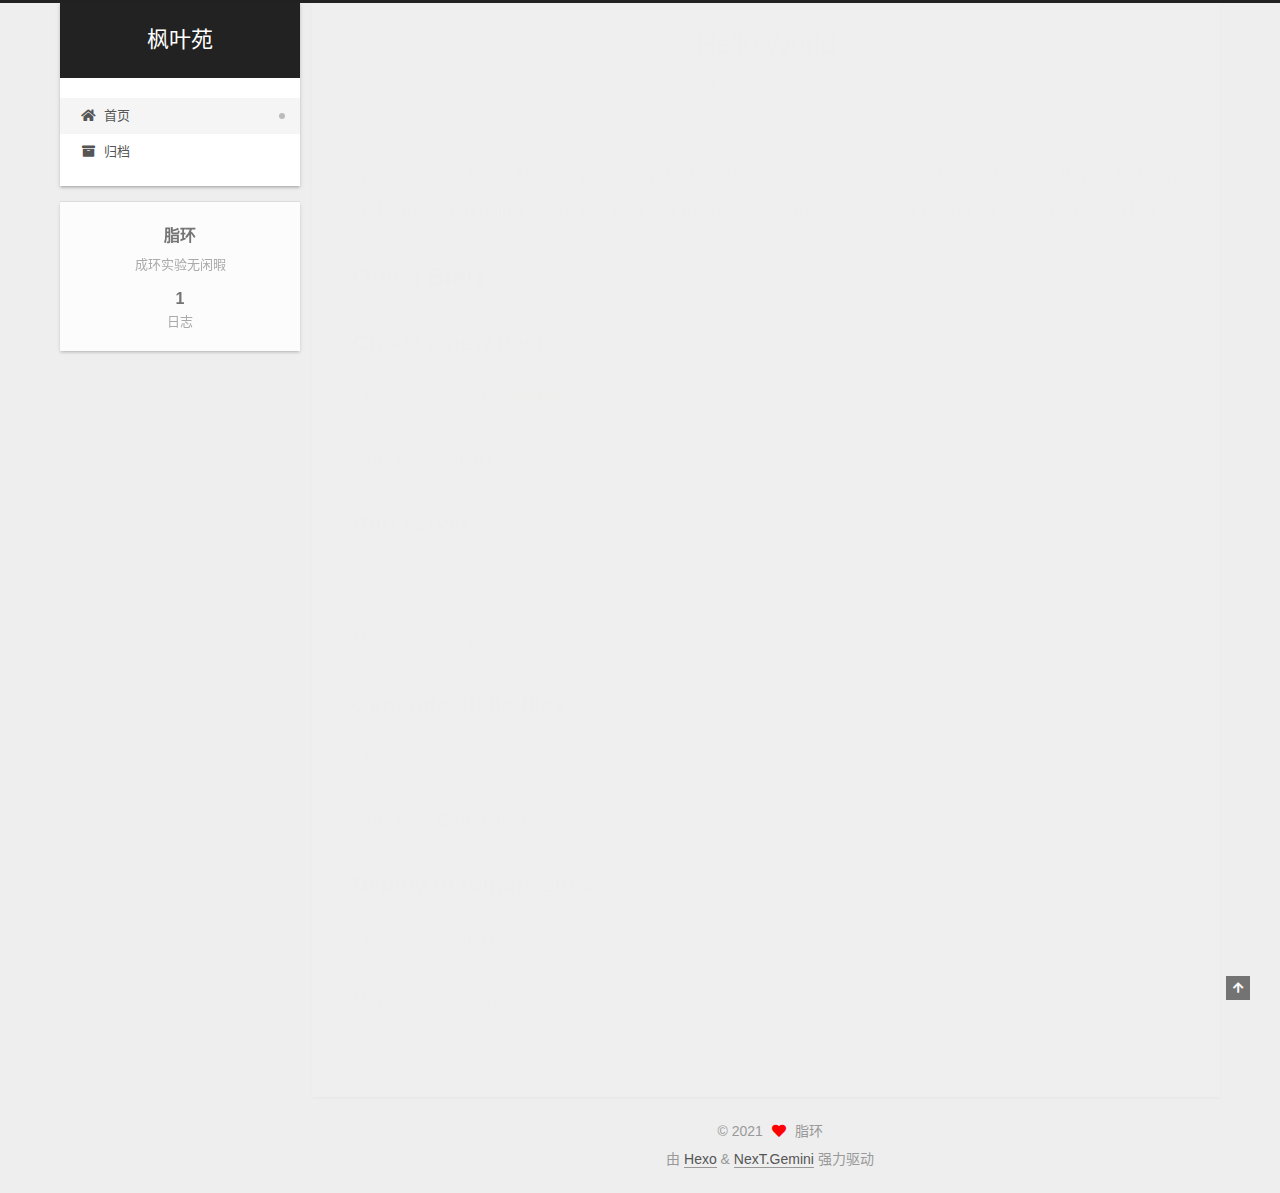
==== index.html @ ec836bbe "Site updated: 2021-02-09 21:33:57" ====
<!DOCTYPE html>
<html lang="zh-CN">
<head>
  <meta charset="UTF-8">
<meta name="viewport" content="width=device-width, initial-scale=1, maximum-scale=2">
<meta name="theme-color" content="#222">
<meta name="generator" content="Hexo 5.3.0">
  <link rel="apple-touch-icon" sizes="180x180" href="/images/apple-touch-icon-next.png">
  <link rel="icon" type="image/png" sizes="32x32" href="/images/favicon-32x32-next.png">
  <link rel="icon" type="image/png" sizes="16x16" href="/images/favicon-16x16-next.png">
  <link rel="mask-icon" href="/images/logo.svg" color="#222">

<link rel="stylesheet" href="/css/main.css">


<link rel="stylesheet" href="/lib/font-awesome/css/all.min.css">

<script id="hexo-configurations">
    var NexT = window.NexT || {};
    var CONFIG = {"hostname":"example.com","root":"/","scheme":"Gemini","version":"7.8.0","exturl":false,"sidebar":{"position":"left","display":"post","padding":18,"offset":12,"onmobile":false},"copycode":{"enable":false,"show_result":false,"style":null},"back2top":{"enable":true,"sidebar":false,"scrollpercent":false},"bookmark":{"enable":false,"color":"#222","save":"auto"},"fancybox":false,"mediumzoom":false,"lazyload":false,"pangu":false,"comments":{"style":"tabs","active":null,"storage":true,"lazyload":false,"nav":null},"algolia":{"hits":{"per_page":10},"labels":{"input_placeholder":"Search for Posts","hits_empty":"We didn't find any results for the search: ${query}","hits_stats":"${hits} results found in ${time} ms"}},"localsearch":{"enable":false,"trigger":"auto","top_n_per_article":1,"unescape":false,"preload":false},"motion":{"enable":true,"async":false,"transition":{"post_block":"fadeIn","post_header":"slideDownIn","post_body":"slideDownIn","coll_header":"slideLeftIn","sidebar":"slideUpIn"}}};
  </script>

  <meta name="description" content="成环实验无闲暇">
<meta property="og:type" content="website">
<meta property="og:title" content="枫叶苑">
<meta property="og:url" content="http://example.com/index.html">
<meta property="og:site_name" content="枫叶苑">
<meta property="og:description" content="成环实验无闲暇">
<meta property="og:locale" content="zh_CN">
<meta property="article:author" content="脂环">
<meta name="twitter:card" content="summary">

<link rel="canonical" href="http://example.com/">


<script id="page-configurations">
  // https://hexo.io/docs/variables.html
  CONFIG.page = {
    sidebar: "",
    isHome : true,
    isPost : false,
    lang   : 'zh-CN'
  };
</script>

  <title>枫叶苑</title>
  






  <noscript>
  <style>
  .use-motion .brand,
  .use-motion .menu-item,
  .sidebar-inner,
  .use-motion .post-block,
  .use-motion .pagination,
  .use-motion .comments,
  .use-motion .post-header,
  .use-motion .post-body,
  .use-motion .collection-header { opacity: initial; }

  .use-motion .site-title,
  .use-motion .site-subtitle {
    opacity: initial;
    top: initial;
  }

  .use-motion .logo-line-before i { left: initial; }
  .use-motion .logo-line-after i { right: initial; }
  </style>
</noscript>

</head>

<body itemscope itemtype="http://schema.org/WebPage">
  <div class="container use-motion">
    <div class="headband"></div>

    <header class="header" itemscope itemtype="http://schema.org/WPHeader">
      <div class="header-inner"><div class="site-brand-container">
  <div class="site-nav-toggle">
    <div class="toggle" aria-label="切换导航栏">
      <span class="toggle-line toggle-line-first"></span>
      <span class="toggle-line toggle-line-middle"></span>
      <span class="toggle-line toggle-line-last"></span>
    </div>
  </div>

  <div class="site-meta">

    <a href="/" class="brand" rel="start">
      <span class="logo-line-before"><i></i></span>
      <h1 class="site-title">枫叶苑</h1>
      <span class="logo-line-after"><i></i></span>
    </a>
  </div>

  <div class="site-nav-right">
    <div class="toggle popup-trigger">
    </div>
  </div>
</div>




<nav class="site-nav">
  <ul id="menu" class="main-menu menu">
        <li class="menu-item menu-item-home">

    <a href="/" rel="section"><i class="fa fa-home fa-fw"></i>首页</a>

  </li>
        <li class="menu-item menu-item-archives">

    <a href="/archives/" rel="section"><i class="fa fa-archive fa-fw"></i>归档</a>

  </li>
  </ul>
</nav>




</div>
    </header>

    
  <div class="back-to-top">
    <i class="fa fa-arrow-up"></i>
    <span>0%</span>
  </div>


    <main class="main">
      <div class="main-inner">
        <div class="content-wrap">
          

          <div class="content index posts-expand">
            
      
  
  
  <article itemscope itemtype="http://schema.org/Article" class="post-block" lang="zh-CN">
    <link itemprop="mainEntityOfPage" href="http://example.com/2021/02/09/hello-world/">

    <span hidden itemprop="author" itemscope itemtype="http://schema.org/Person">
      <meta itemprop="image" content="/images/avatar.gif">
      <meta itemprop="name" content="脂环">
      <meta itemprop="description" content="成环实验无闲暇">
    </span>

    <span hidden itemprop="publisher" itemscope itemtype="http://schema.org/Organization">
      <meta itemprop="name" content="枫叶苑">
    </span>
      <header class="post-header">
        <h2 class="post-title" itemprop="name headline">
          
            <a href="/2021/02/09/hello-world/" class="post-title-link" itemprop="url">Hello World</a>
        </h2>

        <div class="post-meta">
            <span class="post-meta-item">
              <span class="post-meta-item-icon">
                <i class="far fa-calendar"></i>
              </span>
              <span class="post-meta-item-text">发表于</span>

              <time title="创建时间：2021-02-09 17:30:41" itemprop="dateCreated datePublished" datetime="2021-02-09T17:30:41+08:00">2021-02-09</time>
            </span>

          

        </div>
      </header>

    
    
    
    <div class="post-body" itemprop="articleBody">

      
          <p>Welcome to <a target="_blank" rel="noopener" href="https://hexo.io/">Hexo</a>! This is your very first post. Check <a target="_blank" rel="noopener" href="https://hexo.io/docs/">documentation</a> for more info. If you get any problems when using Hexo, you can find the answer in <a target="_blank" rel="noopener" href="https://hexo.io/docs/troubleshooting.html">troubleshooting</a> or you can ask me on <a target="_blank" rel="noopener" href="https://github.com/hexojs/hexo/issues">GitHub</a>.</p>
<h2 id="Quick-Start"><a href="#Quick-Start" class="headerlink" title="Quick Start"></a>Quick Start</h2><h3 id="Create-a-new-post"><a href="#Create-a-new-post" class="headerlink" title="Create a new post"></a>Create a new post</h3><figure class="highlight bash"><table><tr><td class="gutter"><pre><span class="line">1</span><br></pre></td><td class="code"><pre><span class="line">$ hexo new <span class="string">&quot;My New Post&quot;</span></span><br></pre></td></tr></table></figure>
<p>More info: <a target="_blank" rel="noopener" href="https://hexo.io/docs/writing.html">Writing</a></p>
<h3 id="Run-server"><a href="#Run-server" class="headerlink" title="Run server"></a>Run server</h3><figure class="highlight bash"><table><tr><td class="gutter"><pre><span class="line">1</span><br></pre></td><td class="code"><pre><span class="line">$ hexo server</span><br></pre></td></tr></table></figure>
<p>More info: <a target="_blank" rel="noopener" href="https://hexo.io/docs/server.html">Server</a></p>
<h3 id="Generate-static-files"><a href="#Generate-static-files" class="headerlink" title="Generate static files"></a>Generate static files</h3><figure class="highlight bash"><table><tr><td class="gutter"><pre><span class="line">1</span><br></pre></td><td class="code"><pre><span class="line">$ hexo generate</span><br></pre></td></tr></table></figure>
<p>More info: <a target="_blank" rel="noopener" href="https://hexo.io/docs/generating.html">Generating</a></p>
<h3 id="Deploy-to-remote-sites"><a href="#Deploy-to-remote-sites" class="headerlink" title="Deploy to remote sites"></a>Deploy to remote sites</h3><figure class="highlight bash"><table><tr><td class="gutter"><pre><span class="line">1</span><br></pre></td><td class="code"><pre><span class="line">$ hexo deploy</span><br></pre></td></tr></table></figure>
<p>More info: <a target="_blank" rel="noopener" href="https://hexo.io/docs/one-command-deployment.html">Deployment</a></p>

      
    </div>

    
    
    
      <footer class="post-footer">
        <div class="post-eof"></div>
      </footer>
  </article>
  
  
  


  



          </div>
          

<script>
  window.addEventListener('tabs:register', () => {
    let { activeClass } = CONFIG.comments;
    if (CONFIG.comments.storage) {
      activeClass = localStorage.getItem('comments_active') || activeClass;
    }
    if (activeClass) {
      let activeTab = document.querySelector(`a[href="#comment-${activeClass}"]`);
      if (activeTab) {
        activeTab.click();
      }
    }
  });
  if (CONFIG.comments.storage) {
    window.addEventListener('tabs:click', event => {
      if (!event.target.matches('.tabs-comment .tab-content .tab-pane')) return;
      let commentClass = event.target.classList[1];
      localStorage.setItem('comments_active', commentClass);
    });
  }
</script>

        </div>
          
  
  <div class="toggle sidebar-toggle">
    <span class="toggle-line toggle-line-first"></span>
    <span class="toggle-line toggle-line-middle"></span>
    <span class="toggle-line toggle-line-last"></span>
  </div>

  <aside class="sidebar">
    <div class="sidebar-inner">

      <ul class="sidebar-nav motion-element">
        <li class="sidebar-nav-toc">
          文章目录
        </li>
        <li class="sidebar-nav-overview">
          站点概览
        </li>
      </ul>

      <!--noindex-->
      <div class="post-toc-wrap sidebar-panel">
      </div>
      <!--/noindex-->

      <div class="site-overview-wrap sidebar-panel">
        <div class="site-author motion-element" itemprop="author" itemscope itemtype="http://schema.org/Person">
  <p class="site-author-name" itemprop="name">脂环</p>
  <div class="site-description" itemprop="description">成环实验无闲暇</div>
</div>
<div class="site-state-wrap motion-element">
  <nav class="site-state">
      <div class="site-state-item site-state-posts">
          <a href="/archives/">
        
          <span class="site-state-item-count">1</span>
          <span class="site-state-item-name">日志</span>
        </a>
      </div>
  </nav>
</div>



      </div>

    </div>
  </aside>
  <div id="sidebar-dimmer"></div>


      </div>
    </main>

    <footer class="footer">
      <div class="footer-inner">
        

        

<div class="copyright">
  
  &copy; 
  <span itemprop="copyrightYear">2021</span>
  <span class="with-love">
    <i class="fa fa-heart"></i>
  </span>
  <span class="author" itemprop="copyrightHolder">脂环</span>
</div>
  <div class="powered-by">由 <a href="https://hexo.io/" class="theme-link" rel="noopener" target="_blank">Hexo</a> & <a href="https://theme-next.org/" class="theme-link" rel="noopener" target="_blank">NexT.Gemini</a> 强力驱动
  </div>

        








      </div>
    </footer>
  </div>

  
  <script src="/lib/anime.min.js"></script>
  <script src="/lib/velocity/velocity.min.js"></script>
  <script src="/lib/velocity/velocity.ui.min.js"></script>

<script src="/js/utils.js"></script>

<script src="/js/motion.js"></script>


<script src="/js/schemes/pisces.js"></script>


<script src="/js/next-boot.js"></script>




  















  

  

</body>
</html>
---- css/main.css ----
:root {
  --body-bg-color: #eee;
  --content-bg-color: #fff;
  --card-bg-color: #f5f5f5;
  --text-color: #555;
  --blockquote-color: #666;
  --link-color: #555;
  --link-hover-color: #222;
  --brand-color: #fff;
  --brand-hover-color: #fff;
  --table-row-odd-bg-color: #f9f9f9;
  --table-row-hover-bg-color: #f5f5f5;
  --menu-item-bg-color: #f5f5f5;
  --btn-default-bg: #fff;
  --btn-default-color: #555;
  --btn-default-border-color: #555;
  --btn-default-hover-bg: #222;
  --btn-default-hover-color: #fff;
  --btn-default-hover-border-color: #222;
}
html {
  line-height: 1.15; /* 1 */
  -webkit-text-size-adjust: 100%; /* 2 */
}
body {
  margin: 0;
}
main {
  display: block;
}
h1 {
  font-size: 2em;
  margin: 0.67em 0;
}
hr {
  box-sizing: content-box; /* 1 */
  height: 0; /* 1 */
  overflow: visible; /* 2 */
}
pre {
  font-family: monospace, monospace; /* 1 */
  font-size: 1em; /* 2 */
}
a {
  background: transparent;
}
abbr[title] {
  border-bottom: none; /* 1 */
  text-decoration: underline; /* 2 */
  text-decoration: underline dotted; /* 2 */
}
b,
strong {
  font-weight: bolder;
}
code,
kbd,
samp {
  font-family: monospace, monospace; /* 1 */
  font-size: 1em; /* 2 */
}
small {
  font-size: 80%;
}
sub,
sup {
  font-size: 75%;
  line-height: 0;
  position: relative;
  vertical-align: baseline;
}
sub {
  bottom: -0.25em;
}
sup {
  top: -0.5em;
}
img {
  border-style: none;
}
button,
input,
optgroup,
select,
textarea {
  font-family: inherit; /* 1 */
  font-size: 100%; /* 1 */
  line-height: 1.15; /* 1 */
  margin: 0; /* 2 */
}
button,
input {
/* 1 */
  overflow: visible;
}
button,
select {
/* 1 */
  text-transform: none;
}
button,
[type='button'],
[type='reset'],
[type='submit'] {
  -webkit-appearance: button;
}
button::-moz-focus-inner,
[type='button']::-moz-focus-inner,
[type='reset']::-moz-focus-inner,
[type='submit']::-moz-focus-inner {
  border-style: none;
  padding: 0;
}
button:-moz-focusring,
[type='button']:-moz-focusring,
[type='reset']:-moz-focusring,
[type='submit']:-moz-focusring {
  outline: 1px dotted ButtonText;
}
fieldset {
  padding: 0.35em 0.75em 0.625em;
}
legend {
  box-sizing: border-box; /* 1 */
  color: inherit; /* 2 */
  display: table; /* 1 */
  max-width: 100%; /* 1 */
  padding: 0; /* 3 */
  white-space: normal; /* 1 */
}
progress {
  vertical-align: baseline;
}
textarea {
  overflow: auto;
}
[type='checkbox'],
[type='radio'] {
  box-sizing: border-box; /* 1 */
  padding: 0; /* 2 */
}
[type='number']::-webkit-inner-spin-button,
[type='number']::-webkit-outer-spin-button {
  height: auto;
}
[type='search'] {
  outline-offset: -2px; /* 2 */
  -webkit-appearance: textfield; /* 1 */
}
[type='search']::-webkit-search-decoration {
  -webkit-appearance: none;
}
::-webkit-file-upload-button {
  font: inherit; /* 2 */
  -webkit-appearance: button; /* 1 */
}
details {
  display: block;
}
summary {
  display: list-item;
}
template {
  display: none;
}
[hidden] {
  display: none;
}
::selection {
  background: #262a30;
  color: #eee;
}
html,
body {
  height: 100%;
}
body {
  background: var(--body-bg-color);
  color: var(--text-color);
  font-family: 'Lato', "PingFang SC", "Microsoft YaHei", sans-serif;
  font-size: 1em;
  line-height: 2;
}
@media (max-width: 991px) {
  body {
    padding-left: 0 !important;
    padding-right: 0 !important;
  }
}
h1,
h2,
h3,
h4,
h5,
h6 {
  font-family: 'Lato', "PingFang SC", "Microsoft YaHei", sans-serif;
  font-weight: bold;
  line-height: 1.5;
  margin: 20px 0 15px;
}
h1 {
  font-size: 1.5em;
}
h2 {
  font-size: 1.375em;
}
h3 {
  font-size: 1.25em;
}
h4 {
  font-size: 1.125em;
}
h5 {
  font-size: 1em;
}
h6 {
  font-size: 0.875em;
}
p {
  margin: 0 0 20px 0;
}
a,
span.exturl {
  border-bottom: 1px solid #999;
  color: var(--link-color);
  outline: 0;
  text-decoration: none;
  overflow-wrap: break-word;
  word-wrap: break-word;
  cursor: pointer;
}
a:hover,
span.exturl:hover {
  border-bottom-color: var(--link-hover-color);
  color: var(--link-hover-color);
}
iframe,
img,
video {
  display: block;
  margin-left: auto;
  margin-right: auto;
  max-width: 100%;
}
hr {
  background-image: repeating-linear-gradient(-45deg, #ddd, #ddd 4px, transparent 4px, transparent 8px);
  border: 0;
  height: 3px;
  margin: 40px 0;
}
blockquote {
  border-left: 4px solid #ddd;
  color: var(--blockquote-color);
  margin: 0;
  padding: 0 15px;
}
blockquote cite::before {
  content: '-';
  padding: 0 5px;
}
dt {
  font-weight: bold;
}
dd {
  margin: 0;
  padding: 0;
}
kbd {
  background-color: #f5f5f5;
  background-image: linear-gradient(#eee, #fff, #eee);
  border: 1px solid #ccc;
  border-radius: 0.2em;
  box-shadow: 0.1em 0.1em 0.2em rgba(0,0,0,0.1);
  color: #555;
  font-family: inherit;
  padding: 0.1em 0.3em;
  white-space: nowrap;
}
.table-container {
  overflow: auto;
}
table {
  border-collapse: collapse;
  border-spacing: 0;
  font-size: 0.875em;
  margin: 0 0 20px 0;
  width: 100%;
}
tbody tr:nth-of-type(odd) {
  background: var(--table-row-odd-bg-color);
}
tbody tr:hover {
  background: var(--table-row-hover-bg-color);
}
caption,
th,
td {
  font-weight: normal;
  padding: 8px;
  vertical-align: middle;
}
th,
td {
  border: 1px solid #ddd;
  border-bottom: 3px solid #ddd;
}
th {
  font-weight: 700;
  padding-bottom: 10px;
}
td {
  border-bottom-width: 1px;
}
.btn {
  background: var(--btn-default-bg);
  border: 2px solid var(--btn-default-border-color);
  border-radius: 2px;
  color: var(--btn-default-color);
  display: inline-block;
  font-size: 0.875em;
  line-height: 2;
  padding: 0 20px;
  text-decoration: none;
  transition-property: background-color;
  transition-delay: 0s;
  transition-duration: 0.2s;
  transition-timing-function: ease-in-out;
}
.btn:hover {
  background: var(--btn-default-hover-bg);
  border-color: var(--btn-default-hover-border-color);
  color: var(--btn-default-hover-color);
}
.btn + .btn {
  margin: 0 0 8px 8px;
}
.btn .fa-fw {
  text-align: left;
  width: 1.285714285714286em;
}
.toggle {
  line-height: 0;
}
.toggle .toggle-line {
  background: #fff;
  display: inline-block;
  height: 2px;
  left: 0;
  position: relative;
  top: 0;
  transition: all 0.4s;
  vertical-align: top;
  width: 100%;
}
.toggle .toggle-line:not(:first-child) {
  margin-top: 3px;
}
.toggle.toggle-arrow .toggle-line-first {
  left: 50%;
  top: 2px;
  transform: rotate(45deg);
  width: 50%;
}
.toggle.toggle-arrow .toggle-line-middle {
  left: 2px;
  width: 90%;
}
.toggle.toggle-arrow .toggle-line-last {
  left: 50%;
  top: -2px;
  transform: rotate(-45deg);
  width: 50%;
}
.toggle.toggle-close .toggle-line-first {
  transform: rotate(-45deg);
  top: 5px;
}
.toggle.toggle-close .toggle-line-middle {
  opacity: 0;
}
.toggle.toggle-close .toggle-line-last {
  transform: rotate(45deg);
  top: -5px;
}
.highlight,
pre {
  background: #f7f7f7;
  color: #4d4d4c;
  line-height: 1.6;
  margin: 0 auto 20px;
}
pre,
code {
  font-family: consolas, Menlo, monospace, "PingFang SC", "Microsoft YaHei";
}
code {
  background: #eee;
  border-radius: 3px;
  color: #555;
  padding: 2px 4px;
  overflow-wrap: break-word;
  word-wrap: break-word;
}
.highlight *::selection {
  background: #d6d6d6;
}
.highlight pre {
  border: 0;
  margin: 0;
  padding: 10px 0;
}
.highlight table {
  border: 0;
  margin: 0;
  width: auto;
}
.highlight td {
  border: 0;
  padding: 0;
}
.highlight figcaption {
  background: #eff2f3;
  color: #4d4d4c;
  display: flex;
  font-size: 0.875em;
  justify-content: space-between;
  line-height: 1.2;
  padding: 0.5em;
}
.highlight figcaption a {
  color: #4d4d4c;
}
.highlight figcaption a:hover {
  border-bottom-color: #4d4d4c;
}
.highlight .gutter {
  -moz-user-select: none;
  -ms-user-select: none;
  -webkit-user-select: none;
  user-select: none;
}
.highlight .gutter pre {
  background: #eff2f3;
  color: #869194;
  padding-left: 10px;
  padding-right: 10px;
  text-align: right;
}
.highlight .code pre {
  background: #f7f7f7;
  padding-left: 10px;
  width: 100%;
}
.gist table {
  width: auto;
}
.gist table td {
  border: 0;
}
pre {
  overflow: auto;
  padding: 10px;
}
pre code {
  background: none;
  color: #4d4d4c;
  font-size: 0.875em;
  padding: 0;
  text-shadow: none;
}
pre .deletion {
  background: #fdd;
}
pre .addition {
  background: #dfd;
}
pre .meta {
  color: #eab700;
  -moz-user-select: none;
  -ms-user-select: none;
  -webkit-user-select: none;
  user-select: none;
}
pre .comment {
  color: #8e908c;
}
pre .variable,
pre .attribute,
pre .tag,
pre .name,
pre .regexp,
pre .ruby .constant,
pre .xml .tag .title,
pre .xml .pi,
pre .xml .doctype,
pre .html .doctype,
pre .css .id,
pre .css .class,
pre .css .pseudo {
  color: #c82829;
}
pre .number,
pre .preprocessor,
pre .built_in,
pre .builtin-name,
pre .literal,
pre .params,
pre .constant,
pre .command {
  color: #f5871f;
}
pre .ruby .class .title,
pre .css .rules .attribute,
pre .string,
pre .symbol,
pre .value,
pre .inheritance,
pre .header,
pre .ruby .symbol,
pre .xml .cdata,
pre .special,
pre .formula {
  color: #718c00;
}
pre .title,
pre .css .hexcolor {
  color: #3e999f;
}
pre .function,
pre .python .decorator,
pre .python .title,
pre .ruby .function .title,
pre .ruby .title .keyword,
pre .perl .sub,
pre .javascript .title,
pre .coffeescript .title {
  color: #4271ae;
}
pre .keyword,
pre .javascript .function {
  color: #8959a8;
}
.blockquote-center {
  border-left: none;
  margin: 40px 0;
  padding: 0;
  position: relative;
  text-align: center;
}
.blockquote-center .fa {
  display: block;
  opacity: 0.6;
  position: absolute;
  width: 100%;
}
.blockquote-center .fa-quote-left {
  border-top: 1px solid #ccc;
  text-align: left;
  top: -20px;
}
.blockquote-center .fa-quote-right {
  border-bottom: 1px solid #ccc;
  text-align: right;
  bottom: -20px;
}
.blockquote-center p,
.blockquote-center div {
  text-align: center;
}
.post-body .group-picture img {
  margin: 0 auto;
  padding: 0 3px;
}
.group-picture-row {
  margin-bottom: 6px;
  overflow: hidden;
}
.group-picture-column {
  float: left;
  margin-bottom: 10px;
}
.post-body .label {
  color: #555;
  display: inline;
  padding: 0 2px;
}
.post-body .label.default {
  background: #f0f0f0;
}
.post-body .label.primary {
  background: #efe6f7;
}
.post-body .label.info {
  background: #e5f2f8;
}
.post-body .label.success {
  background: #e7f4e9;
}
.post-body .label.warning {
  background: #fcf6e1;
}
.post-body .label.danger {
  background: #fae8eb;
}
.post-body .tabs {
  margin-bottom: 20px;
}
.post-body .tabs,
.tabs-comment {
  display: block;
  padding-top: 10px;
  position: relative;
}
.post-body .tabs ul.nav-tabs,
.tabs-comment ul.nav-tabs {
  display: flex;
  flex-wrap: wrap;
  margin: 0;
  margin-bottom: -1px;
  padding: 0;
}
@media (max-width: 413px) {
  .post-body .tabs ul.nav-tabs,
  .tabs-comment ul.nav-tabs {
    display: block;
    margin-bottom: 5px;
  }
}
.post-body .tabs ul.nav-tabs li.tab,
.tabs-comment ul.nav-tabs li.tab {
  border-bottom: 1px solid #ddd;
  border-left: 1px solid transparent;
  border-right: 1px solid transparent;
  border-top: 3px solid transparent;
  flex-grow: 1;
  list-style-type: none;
  border-radius: 0 0 0 0;
}
@media (max-width: 413px) {
  .post-body .tabs ul.nav-tabs li.tab,
  .tabs-comment ul.nav-tabs li.tab {
    border-bottom: 1px solid transparent;
    border-left: 3px solid transparent;
    border-right: 1px solid transparent;
    border-top: 1px solid transparent;
  }
}
@media (max-width: 413px) {
  .post-body .tabs ul.nav-tabs li.tab,
  .tabs-comment ul.nav-tabs li.tab {
    border-radius: 0;
  }
}
.post-body .tabs ul.nav-tabs li.tab a,
.tabs-comment ul.nav-tabs li.tab a {
  border-bottom: initial;
  display: block;
  line-height: 1.8;
  outline: 0;
  padding: 0.25em 0.75em;
  text-align: center;
  transition-delay: 0s;
  transition-duration: 0.2s;
  transition-timing-function: ease-out;
}
.post-body .tabs ul.nav-tabs li.tab a i,
.tabs-comment ul.nav-tabs li.tab a i {
  width: 1.285714285714286em;
}
.post-body .tabs ul.nav-tabs li.tab.active,
.tabs-comment ul.nav-tabs li.tab.active {
  border-bottom: 1px solid transparent;
  border-left: 1px solid #ddd;
  border-right: 1px solid #ddd;
  border-top: 3px solid #fc6423;
}
@media (max-width: 413px) {
  .post-body .tabs ul.nav-tabs li.tab.active,
  .tabs-comment ul.nav-tabs li.tab.active {
    border-bottom: 1px solid #ddd;
    border-left: 3px solid #fc6423;
    border-right: 1px solid #ddd;
    border-top: 1px solid #ddd;
  }
}
.post-body .tabs ul.nav-tabs li.tab.active a,
.tabs-comment ul.nav-tabs li.tab.active a {
  color: var(--link-color);
  cursor: default;
}
.post-body .tabs .tab-content .tab-pane,
.tabs-comment .tab-content .tab-pane {
  border: 1px solid #ddd;
  border-top: 0;
  padding: 20px 20px 0 20px;
  border-radius: 0;
}
.post-body .tabs .tab-content .tab-pane:not(.active),
.tabs-comment .tab-content .tab-pane:not(.active) {
  display: none;
}
.post-body .tabs .tab-content .tab-pane.active,
.tabs-comment .tab-content .tab-pane.active {
  display: block;
}
.post-body .tabs .tab-content .tab-pane.active:nth-of-type(1),
.tabs-comment .tab-content .tab-pane.active:nth-of-type(1) {
  border-radius: 0 0 0 0;
}
@media (max-width: 413px) {
  .post-body .tabs .tab-content .tab-pane.active:nth-of-type(1),
  .tabs-comment .tab-content .tab-pane.active:nth-of-type(1) {
    border-radius: 0;
  }
}
.post-body .note {
  border-radius: 3px;
  margin-bottom: 20px;
  padding: 1em;
  position: relative;
  border: 1px solid #eee;
  border-left-width: 5px;
}
.post-body .note h2,
.post-body .note h3,
.post-body .note h4,
.post-body .note h5,
.post-body .note h6 {
  margin-top: 0;
  border-bottom: initial;
  margin-bottom: 0;
  padding-top: 0;
}
.post-body .note p:first-child,
.post-body .note ul:first-child,
.post-body .note ol:first-child,
.post-body .note table:first-child,
.post-body .note pre:first-child,
.post-body .note blockquote:first-child,
.post-body .note img:first-child {
  margin-top: 0;
}
.post-body .note p:last-child,
.post-body .note ul:last-child,
.post-body .note ol:last-child,
.post-body .note table:last-child,
.post-body .note pre:last-child,
.post-body .note blockquote:last-child,
.post-body .note img:last-child {
  margin-bottom: 0;
}
.post-body .note.default {
  border-left-color: #777;
}
.post-body .note.default h2,
.post-body .note.default h3,
.post-body .note.default h4,
.post-body .note.default h5,
.post-body .note.default h6 {
  color: #777;
}
.post-body .note.primary {
  border-left-color: #6f42c1;
}
.post-body .note.primary h2,
.post-body .note.primary h3,
.post-body .note.primary h4,
.post-body .note.primary h5,
.post-body .note.primary h6 {
  color: #6f42c1;
}
.post-body .note.info {
  border-left-color: #428bca;
}
.post-body .note.info h2,
.post-body .note.info h3,
.post-body .note.info h4,
.post-body .note.info h5,
.post-body .note.info h6 {
  color: #428bca;
}
.post-body .note.success {
  border-left-color: #5cb85c;
}
.post-body .note.success h2,
.post-body .note.success h3,
.post-body .note.success h4,
.post-body .note.success h5,
.post-body .note.success h6 {
  color: #5cb85c;
}
.post-body .note.warning {
  border-left-color: #f0ad4e;
}
.post-body .note.warning h2,
.post-body .note.warning h3,
.post-body .note.warning h4,
.post-body .note.warning h5,
.post-body .note.warning h6 {
  color: #f0ad4e;
}
.post-body .note.danger {
  border-left-color: #d9534f;
}
.post-body .note.danger h2,
.post-body .note.danger h3,
.post-body .note.danger h4,
.post-body .note.danger h5,
.post-body .note.danger h6 {
  color: #d9534f;
}
.pagination .prev,
.pagination .next,
.pagination .page-number,
.pagination .space {
  display: inline-block;
  margin: 0 10px;
  padding: 0 11px;
  position: relative;
  top: -1px;
}
@media (max-width: 767px) {
  .pagination .prev,
  .pagination .next,
  .pagination .page-number,
  .pagination .space {
    margin: 0 5px;
  }
}
.pagination {
  border-top: 1px solid #eee;
  margin: 120px 0 0;
  text-align: center;
}
.pagination .prev,
.pagination .next,
.pagination .page-number {
  border-bottom: 0;
  border-top: 1px solid #eee;
  transition-property: border-color;
  transition-delay: 0s;
  transition-duration: 0.2s;
  transition-timing-function: ease-in-out;
}
.pagination .prev:hover,
.pagination .next:hover,
.pagination .page-number:hover {
  border-top-color: #222;
}
.pagination .space {
  margin: 0;
  padding: 0;
}
.pagination .prev {
  margin-left: 0;
}
.pagination .next {
  margin-right: 0;
}
.pagination .page-number.current {
  background: #ccc;
  border-top-color: #ccc;
  color: #fff;
}
@media (max-width: 767px) {
  .pagination {
    border-top: none;
  }
  .pagination .prev,
  .pagination .next,
  .pagination .page-number {
    border-bottom: 1px solid #eee;
    border-top: 0;
    margin-bottom: 10px;
    padding: 0 10px;
  }
  .pagination .prev:hover,
  .pagination .next:hover,
  .pagination .page-number:hover {
    border-bottom-color: #222;
  }
}
.comments {
  margin-top: 60px;
  overflow: hidden;
}
.comment-button-group {
  display: flex;
  flex-wrap: wrap-reverse;
  justify-content: center;
  margin: 1em 0;
}
.comment-button-group .comment-button {
  margin: 0.1em 0.2em;
}
.comment-button-group .comment-button.active {
  background: var(--btn-default-hover-bg);
  border-color: var(--btn-default-hover-border-color);
  color: var(--btn-default-hover-color);
}
.comment-position {
  display: none;
}
.comment-position.active {
  display: block;
}
.tabs-comment {
  background: var(--content-bg-color);
  margin-top: 4em;
  padding-top: 0;
}
.tabs-comment .comments {
  border: 0;
  box-shadow: none;
  margin-top: 0;
  padding-top: 0;
}
.container {
  min-height: 100%;
  position: relative;
}
.main-inner {
  margin: 0 auto;
  width: calc(100% - 20px);
}
@media (min-width: 1200px) {
  .main-inner {
    width: 1160px;
  }
}
@media (min-width: 1600px) {
  .main-inner {
    width: 73%;
  }
}
@media (max-width: 767px) {
  .content-wrap {
    padding: 0 20px;
  }
}
.header {
  background: transparent;
}
.header-inner {
  margin: 0 auto;
  width: calc(100% - 20px);
}
@media (min-width: 1200px) {
  .header-inner {
    width: 1160px;
  }
}
@media (min-width: 1600px) {
  .header-inner {
    width: 73%;
  }
}
.site-brand-container {
  display: flex;
  flex-shrink: 0;
  padding: 0 10px;
}
.headband {
  background: #222;
  height: 3px;
}
.site-meta {
  flex-grow: 1;
  text-align: center;
}
@media (max-width: 767px) {
  .site-meta {
    text-align: center;
  }
}
.brand {
  border-bottom: none;
  color: var(--brand-color);
  display: inline-block;
  line-height: 1.375em;
  padding: 0 40px;
  position: relative;
}
.brand:hover {
  color: var(--brand-hover-color);
}
.site-title {
  font-family: 'Lato', "PingFang SC", "Microsoft YaHei", sans-serif;
  font-size: 1.375em;
  font-weight: normal;
  margin: 0;
}
.site-subtitle {
  color: #ddd;
  font-size: 0.8125em;
  margin: 10px 0;
}
.use-motion .brand {
  opacity: 0;
}
.use-motion .site-title,
.use-motion .site-subtitle,
.use-motion .custom-logo-image {
  opacity: 0;
  position: relative;
  top: -10px;
}
.site-nav-toggle,
.site-nav-right {
  display: none;
}
@media (max-width: 767px) {
  .site-nav-toggle,
  .site-nav-right {
    display: flex;
    flex-direction: column;
    justify-content: center;
  }
}
.site-nav-toggle .toggle,
.site-nav-right .toggle {
  color: var(--text-color);
  padding: 10px;
  width: 22px;
}
.site-nav-toggle .toggle .toggle-line,
.site-nav-right .toggle .toggle-line {
  background: var(--text-color);
  border-radius: 1px;
}
.site-nav {
  display: block;
}
@media (max-width: 767px) {
  .site-nav {
    clear: both;
    display: none;
  }
}
.site-nav.site-nav-on {
  display: block;
}
.menu {
  margin-top: 20px;
  padding-left: 0;
  text-align: center;
}
.menu-item {
  display: inline-block;
  list-style: none;
  margin: 0 10px;
}
@media (max-width: 767px) {
  .menu-item {
    display: block;
    margin-top: 10px;
  }
  .menu-item.menu-item-search {
    display: none;
  }
}
.menu-item a,
.menu-item span.exturl {
  border-bottom: 0;
  display: block;
  font-size: 0.8125em;
  transition-property: border-color;
  transition-delay: 0s;
  transition-duration: 0.2s;
  transition-timing-function: ease-in-out;
}
@media (hover: none) {
  .menu-item a:hover,
  .menu-item span.exturl:hover {
    border-bottom-color: transparent !important;
  }
}
.menu-item .fa,
.menu-item .fab,
.menu-item .far,
.menu-item .fas {
  margin-right: 8px;
}
.menu-item .badge {
  display: inline-block;
  font-weight: bold;
  line-height: 1;
  margin-left: 0.35em;
  margin-top: 0.35em;
  text-align: center;
  white-space: nowrap;
}
@media (max-width: 767px) {
  .menu-item .badge {
    float: right;
    margin-left: 0;
  }
}
.menu-item-active a,
.menu .menu-item a:hover,
.menu .menu-item span.exturl:hover {
  background: var(--menu-item-bg-color);
}
.use-motion .menu-item {
  opacity: 0;
}
.sidebar {
  background: #222;
  bottom: 0;
  box-shadow: inset 0 2px 6px #000;
  position: fixed;
  top: 0;
}
@media (max-width: 991px) {
  .sidebar {
    display: none;
  }
}
.sidebar-inner {
  color: #999;
  padding: 18px 10px;
  text-align: center;
}
.cc-license {
  margin-top: 10px;
  text-align: center;
}
.cc-license .cc-opacity {
  border-bottom: none;
  opacity: 0.7;
}
.cc-license .cc-opacity:hover {
  opacity: 0.9;
}
.cc-license img {
  display: inline-block;
}
.site-author-image {
  border: 1px solid #eee;
  display: block;
  margin: 0 auto;
  max-width: 120px;
  padding: 2px;
}
.site-author-name {
  color: var(--text-color);
  font-weight: 600;
  margin: 0;
  text-align: center;
}
.site-description {
  color: #999;
  font-size: 0.8125em;
  margin-top: 0;
  text-align: center;
}
.links-of-author {
  margin-top: 15px;
}
.links-of-author a,
.links-of-author span.exturl {
  border-bottom-color: #555;
  display: inline-block;
  font-size: 0.8125em;
  margin-bottom: 10px;
  margin-right: 10px;
  vertical-align: middle;
}
.links-of-author a::before,
.links-of-author span.exturl::before {
  background: #ed11ff;
  border-radius: 50%;
  content: ' ';
  display: inline-block;
  height: 4px;
  margin-right: 3px;
  vertical-align: middle;
  width: 4px;
}
.sidebar-button {
  margin-top: 15px;
}
.sidebar-button a {
  border: 1px solid #fc6423;
  border-radius: 4px;
  color: #fc6423;
  display: inline-block;
  padding: 0 15px;
}
.sidebar-button a .fa,
.sidebar-button a .fab,
.sidebar-button a .far,
.sidebar-button a .fas {
  margin-right: 5px;
}
.sidebar-button a:hover {
  background: #fc6423;
  border: 1px solid #fc6423;
  color: #fff;
}
.sidebar-button a:hover .fa,
.sidebar-button a:hover .fab,
.sidebar-button a:hover .far,
.sidebar-button a:hover .fas {
  color: #fff;
}
.links-of-blogroll {
  font-size: 0.8125em;
  margin-top: 10px;
}
.links-of-blogroll-title {
  font-size: 0.875em;
  font-weight: 600;
  margin-top: 0;
}
.links-of-blogroll-list {
  list-style: none;
  margin: 0;
  padding: 0;
}
#sidebar-dimmer {
  display: none;
}
@media (max-width: 767px) {
  #sidebar-dimmer {
    background: #000;
    display: block;
    height: 100%;
    left: 100%;
    opacity: 0;
    position: fixed;
    top: 0;
    width: 100%;
    z-index: 1100;
  }
  .sidebar-active + #sidebar-dimmer {
    opacity: 0.7;
    transform: translateX(-100%);
    transition: opacity 0.5s;
  }
}
.sidebar-nav {
  margin: 0;
  padding-bottom: 20px;
  padding-left: 0;
}
.sidebar-nav li {
  border-bottom: 1px solid transparent;
  color: var(--text-color);
  cursor: pointer;
  display: inline-block;
  font-size: 0.875em;
}
.sidebar-nav li.sidebar-nav-overview {
  margin-left: 10px;
}
.sidebar-nav li:hover {
  color: #fc6423;
}
.sidebar-nav .sidebar-nav-active {
  border-bottom-color: #fc6423;
  color: #fc6423;
}
.sidebar-nav .sidebar-nav-active:hover {
  color: #fc6423;
}
.sidebar-panel {
  display: none;
  overflow-x: hidden;
  overflow-y: auto;
}
.sidebar-panel-active {
  display: block;
}
.sidebar-toggle {
  background: #222;
  bottom: 45px;
  cursor: pointer;
  height: 14px;
  left: 30px;
  padding: 5px;
  position: fixed;
  width: 14px;
  z-index: 1300;
}
@media (max-width: 991px) {
  .sidebar-toggle {
    left: 20px;
    opacity: 0.8;
    display: none;
  }
}
.sidebar-toggle:hover .toggle-line {
  background: #fc6423;
}
.post-toc {
  font-size: 0.875em;
}
.post-toc ol {
  list-style: none;
  margin: 0;
  padding: 0 2px 5px 10px;
  text-align: left;
}
.post-toc ol > ol {
  padding-left: 0;
}
.post-toc ol a {
  transition-property: all;
  transition-delay: 0s;
  transition-duration: 0.2s;
  transition-timing-function: ease-in-out;
}
.post-toc .nav-item {
  line-height: 1.8;
  overflow: hidden;
  text-overflow: ellipsis;
  white-space: nowrap;
}
.post-toc .nav .nav-child {
  display: none;
}
.post-toc .nav .active > .nav-child {
  display: block;
}
.post-toc .nav .active-current > .nav-child {
  display: block;
}
.post-toc .nav .active-current > .nav-child > .nav-item {
  display: block;
}
.post-toc .nav .active > a {
  border-bottom-color: #fc6423;
  color: #fc6423;
}
.post-toc .nav .active-current > a {
  color: #fc6423;
}
.post-toc .nav .active-current > a:hover {
  color: #fc6423;
}
.site-state {
  display: flex;
  justify-content: center;
  line-height: 1.4;
  margin-top: 10px;
  overflow: hidden;
  text-align: center;
  white-space: nowrap;
}
.site-state-item {
  padding: 0 15px;
}
.site-state-item:not(:first-child) {
  border-left: 1px solid #eee;
}
.site-state-item a {
  border-bottom: none;
}
.site-state-item-count {
  display: block;
  font-size: 1em;
  font-weight: 600;
  text-align: center;
}
.site-state-item-name {
  color: #999;
  font-size: 0.8125em;
}
.footer {
  color: #999;
  font-size: 0.875em;
  padding: 20px 0;
}
.footer.footer-fixed {
  bottom: 0;
  left: 0;
  position: absolute;
  right: 0;
}
.footer-inner {
  box-sizing: border-box;
  margin: 0 auto;
  text-align: center;
  width: calc(100% - 20px);
}
@media (min-width: 1200px) {
  .footer-inner {
    width: 1160px;
  }
}
@media (min-width: 1600px) {
  .footer-inner {
    width: 73%;
  }
}
.languages {
  display: inline-block;
  font-size: 1.125em;
  position: relative;
}
.languages .lang-select-label span {
  margin: 0 0.5em;
}
.languages .lang-select {
  height: 100%;
  left: 0;
  opacity: 0;
  position: absolute;
  top: 0;
  width: 100%;
}
.with-love {
  color: #ff0000;
  display: inline-block;
  margin: 0 5px;
}
.powered-by,
.theme-info {
  display: inline-block;
}
@-moz-keyframes iconAnimate {
  0%, 100% {
    transform: scale(1);
  }
  10%, 30% {
    transform: scale(0.9);
  }
  20%, 40%, 60%, 80% {
    transform: scale(1.1);
  }
  50%, 70% {
    transform: scale(1.1);
  }
}
@-webkit-keyframes iconAnimate {
  0%, 100% {
    transform: scale(1);
  }
  10%, 30% {
    transform: scale(0.9);
  }
  20%, 40%, 60%, 80% {
    transform: scale(1.1);
  }
  50%, 70% {
    transform: scale(1.1);
  }
}
@-o-keyframes iconAnimate {
  0%, 100% {
    transform: scale(1);
  }
  10%, 30% {
    transform: scale(0.9);
  }
  20%, 40%, 60%, 80% {
    transform: scale(1.1);
  }
  50%, 70% {
    transform: scale(1.1);
  }
}
@keyframes iconAnimate {
  0%, 100% {
    transform: scale(1);
  }
  10%, 30% {
    transform: scale(0.9);
  }
  20%, 40%, 60%, 80% {
    transform: scale(1.1);
  }
  50%, 70% {
    transform: scale(1.1);
  }
}
.back-to-top {
  font-size: 12px;
  text-align: center;
  transition-delay: 0s;
  transition-duration: 0.2s;
  transition-timing-function: ease-in-out;
}
.back-to-top {
  background: #222;
  bottom: -100px;
  box-sizing: border-box;
  color: #fff;
  cursor: pointer;
  left: 30px;
  opacity: 0.6;
  padding: 0 6px;
  position: fixed;
  transition-property: bottom;
  z-index: 1300;
  width: 24px;
}
.back-to-top span {
  display: none;
}
.back-to-top:hover {
  color: #fc6423;
}
.back-to-top.back-to-top-on {
  bottom: 30px;
}
@media (max-width: 991px) {
  .back-to-top {
    left: 20px;
    opacity: 0.8;
  }
}
.post-body {
  font-family: 'Lato', "PingFang SC", "Microsoft YaHei", sans-serif;
  overflow-wrap: break-word;
  word-wrap: break-word;
}
@media (min-width: 1200px) {
  .post-body {
    font-size: 1.125em;
  }
}
.post-body .exturl .fa {
  font-size: 0.875em;
  margin-left: 4px;
}
.post-body .image-caption,
.post-body .figure .caption {
  color: #999;
  font-size: 0.875em;
  font-weight: bold;
  line-height: 1;
  margin: -20px auto 15px;
  text-align: center;
}
.post-sticky-flag {
  display: inline-block;
  transform: rotate(30deg);
}
.post-button {
  margin-top: 40px;
  text-align: center;
}
.use-motion .post-block,
.use-motion .pagination,
.use-motion .comments {
  opacity: 0;
}
.use-motion .post-header {
  opacity: 0;
}
.use-motion .post-body {
  opacity: 0;
}
.use-motion .collection-header {
  opacity: 0;
}
.posts-collapse {
  margin-left: 35px;
  position: relative;
}
@media (max-width: 767px) {
  .posts-collapse {
    margin-left: 0px;
    margin-right: 0px;
  }
}
.posts-collapse .collection-title {
  font-size: 1.125em;
  position: relative;
}
.posts-collapse .collection-title::before {
  background: #999;
  border: 1px solid #fff;
  border-radius: 50%;
  content: ' ';
  height: 10px;
  left: 0;
  margin-left: -6px;
  margin-top: -4px;
  position: absolute;
  top: 50%;
  width: 10px;
}
.posts-collapse .collection-year {
  font-size: 1.5em;
  font-weight: bold;
  margin: 60px 0;
  position: relative;
}
.posts-collapse .collection-year::before {
  background: #bbb;
  border-radius: 50%;
  content: ' ';
  height: 8px;
  left: 0;
  margin-left: -4px;
  margin-top: -4px;
  position: absolute;
  top: 50%;
  width: 8px;
}
.posts-collapse .collection-header {
  display: block;
  margin: 0 0 0 20px;
}
.posts-collapse .collection-header small {
  color: #bbb;
  margin-left: 5px;
}
.posts-collapse .post-header {
  border-bottom: 1px dashed #ccc;
  margin: 30px 0;
  padding-left: 15px;
  position: relative;
  transition-property: border;
  transition-delay: 0s;
  transition-duration: 0.2s;
  transition-timing-function: ease-in-out;
}
.posts-collapse .post-header::before {
  background: #bbb;
  border: 1px solid #fff;
  border-radius: 50%;
  content: ' ';
  height: 6px;
  left: 0;
  margin-left: -4px;
  position: absolute;
  top: 0.75em;
  transition-property: background;
  width: 6px;
  transition-delay: 0s;
  transition-duration: 0.2s;
  transition-timing-function: ease-in-out;
}
.posts-collapse .post-header:hover {
  border-bottom-color: #666;
}
.posts-collapse .post-header:hover::before {
  background: #222;
}
.posts-collapse .post-meta {
  display: inline;
  font-size: 0.75em;
  margin-right: 10px;
}
.posts-collapse .post-title {
  display: inline;
}
.posts-collapse .post-title a,
.posts-collapse .post-title span.exturl {
  border-bottom: none;
  color: var(--link-color);
}
.posts-collapse .post-title .fa-external-link-alt {
  font-size: 0.875em;
  margin-left: 5px;
}
.posts-collapse::before {
  background: #f5f5f5;
  content: ' ';
  height: 100%;
  left: 0;
  margin-left: -2px;
  position: absolute;
  top: 1.25em;
  width: 4px;
}
.post-eof {
  background: #ccc;
  height: 1px;
  margin: 80px auto 60px;
  text-align: center;
  width: 8%;
}
.post-block:last-of-type .post-eof {
  display: none;
}
.content {
  padding-top: 40px;
}
@media (min-width: 992px) {
  .post-body {
    text-align: justify;
  }
}
@media (max-width: 991px) {
  .post-body {
    text-align: justify;
  }
}
.post-body h1,
.post-body h2,
.post-body h3,
.post-body h4,
.post-body h5,
.post-body h6 {
  padding-top: 10px;
}
.post-body h1 .header-anchor,
.post-body h2 .header-anchor,
.post-body h3 .header-anchor,
.post-body h4 .header-anchor,
.post-body h5 .header-anchor,
.post-body h6 .header-anchor {
  border-bottom-style: none;
  color: #ccc;
  float: right;
  margin-left: 10px;
  visibility: hidden;
}
.post-body h1 .header-anchor:hover,
.post-body h2 .header-anchor:hover,
.post-body h3 .header-anchor:hover,
.post-body h4 .header-anchor:hover,
.post-body h5 .header-anchor:hover,
.post-body h6 .header-anchor:hover {
  color: inherit;
}
.post-body h1:hover .header-anchor,
.post-body h2:hover .header-anchor,
.post-body h3:hover .header-anchor,
.post-body h4:hover .header-anchor,
.post-body h5:hover .header-anchor,
.post-body h6:hover .header-anchor {
  visibility: visible;
}
.post-body iframe,
.post-body img,
.post-body video {
  margin-bottom: 20px;
}
.post-body .video-container {
  height: 0;
  margin-bottom: 20px;
  overflow: hidden;
  padding-top: 75%;
  position: relative;
  width: 100%;
}
.post-body .video-container iframe,
.post-body .video-container object,
.post-body .video-container embed {
  height: 100%;
  left: 0;
  margin: 0;
  position: absolute;
  top: 0;
  width: 100%;
}
.post-gallery {
  align-items: center;
  display: grid;
  grid-gap: 10px;
  grid-template-columns: 1fr 1fr 1fr;
  margin-bottom: 20px;
}
@media (max-width: 767px) {
  .post-gallery {
    grid-template-columns: 1fr 1fr;
  }
}
.post-gallery a {
  border: 0;
}
.post-gallery img {
  margin: 0;
}
.posts-expand .post-header {
  font-size: 1.125em;
}
.posts-expand .post-title {
  font-size: 1.5em;
  font-weight: normal;
  margin: initial;
  text-align: center;
  overflow-wrap: break-word;
  word-wrap: break-word;
}
.posts-expand .post-title-link {
  border-bottom: none;
  color: var(--link-color);
  display: inline-block;
  position: relative;
  vertical-align: top;
}
.posts-expand .post-title-link::before {
  background: var(--link-color);
  bottom: 0;
  content: '';
  height: 2px;
  left: 0;
  position: absolute;
  transform: scaleX(0);
  visibility: hidden;
  width: 100%;
  transition-delay: 0s;
  transition-duration: 0.2s;
  transition-timing-function: ease-in-out;
}
.posts-expand .post-title-link:hover::before {
  transform: scaleX(1);
  visibility: visible;
}
.posts-expand .post-title-link .fa-external-link-alt {
  font-size: 0.875em;
  margin-left: 5px;
}
.posts-expand .post-meta {
  color: #999;
  font-family: 'Lato', "PingFang SC", "Microsoft YaHei", sans-serif;
  font-size: 0.75em;
  margin: 3px 0 60px 0;
  text-align: center;
}
.posts-expand .post-meta .post-description {
  font-size: 0.875em;
  margin-top: 2px;
}
.posts-expand .post-meta time {
  border-bottom: 1px dashed #999;
  cursor: pointer;
}
.post-meta .post-meta-item + .post-meta-item::before {
  content: '|';
  margin: 0 0.5em;
}
.post-meta-divider {
  margin: 0 0.5em;
}
.post-meta-item-icon {
  margin-right: 3px;
}
@media (max-width: 991px) {
  .post-meta-item-icon {
    display: inline-block;
  }
}
@media (max-width: 991px) {
  .post-meta-item-text {
    display: none;
  }
}
.post-nav {
  border-top: 1px solid #eee;
  display: flex;
  justify-content: space-between;
  margin-top: 15px;
  padding: 10px 5px 0;
}
.post-nav-item {
  flex: 1;
}
.post-nav-item a {
  border-bottom: none;
  display: block;
  font-size: 0.875em;
  line-height: 1.6;
  position: relative;
}
.post-nav-item a:active {
  top: 2px;
}
.post-nav-item .fa {
  font-size: 0.75em;
}
.post-nav-item:first-child {
  margin-right: 15px;
}
.post-nav-item:first-child .fa {
  margin-right: 5px;
}
.post-nav-item:last-child {
  margin-left: 15px;
  text-align: right;
}
.post-nav-item:last-child .fa {
  margin-left: 5px;
}
.rtl.post-body p,
.rtl.post-body a,
.rtl.post-body h1,
.rtl.post-body h2,
.rtl.post-body h3,
.rtl.post-body h4,
.rtl.post-body h5,
.rtl.post-body h6,
.rtl.post-body li,
.rtl.post-body ul,
.rtl.post-body ol {
  direction: rtl;
  font-family: UKIJ Ekran;
}
.rtl.post-title {
  font-family: UKIJ Ekran;
}
.post-tags {
  margin-top: 40px;
  text-align: center;
}
.post-tags a {
  display: inline-block;
  font-size: 0.8125em;
}
.post-tags a:not(:last-child) {
  margin-right: 10px;
}
.post-widgets {
  border-top: 1px solid #eee;
  margin-top: 15px;
  text-align: center;
}
.wp_rating {
  height: 20px;
  line-height: 20px;
  margin-top: 10px;
  padding-top: 6px;
  text-align: center;
}
.social-like {
  display: flex;
  font-size: 0.875em;
  justify-content: center;
  text-align: center;
}
.reward-container {
  margin: 20px auto;
  padding: 10px 0;
  text-align: center;
  width: 90%;
}
.reward-container button {
  background: transparent;
  border: 1px solid #fc6423;
  border-radius: 0;
  color: #fc6423;
  cursor: pointer;
  line-height: 2;
  outline: 0;
  padding: 0 15px;
  vertical-align: text-top;
}
.reward-container button:hover {
  background: #fc6423;
  border: 1px solid transparent;
  color: #fa9366;
}
#qr {
  padding-top: 20px;
}
#qr a {
  border: 0;
}
#qr img {
  display: inline-block;
  margin: 0.8em 2em 0 2em;
  max-width: 100%;
  width: 180px;
}
#qr p {
  text-align: center;
}
.category-all-page .category-all-title {
  text-align: center;
}
.category-all-page .category-all {
  margin-top: 20px;
}
.category-all-page .category-list {
  list-style: none;
  margin: 0;
  padding: 0;
}
.category-all-page .category-list-item {
  margin: 5px 10px;
}
.category-all-page .category-list-count {
  color: #bbb;
}
.category-all-page .category-list-count::before {
  content: ' (';
  display: inline;
}
.category-all-page .category-list-count::after {
  content: ') ';
  display: inline;
}
.category-all-page .category-list-child {
  padding-left: 10px;
}
.event-list {
  padding: 0;
}
.event-list hr {
  background: #222;
  margin: 20px 0 45px 0;
}
.event-list hr::after {
  background: #222;
  color: #fff;
  content: 'NOW';
  display: inline-block;
  font-weight: bold;
  padding: 0 5px;
  text-align: right;
}
.event-list .event {
  background: #222;
  margin: 20px 0;
  min-height: 40px;
  padding: 15px 0 15px 10px;
}
.event-list .event .event-summary {
  color: #fff;
  margin: 0;
  padding-bottom: 3px;
}
.event-list .event .event-summary::before {
  animation: dot-flash 1s alternate infinite ease-in-out;
  color: #fff;
  content: '\f111';
  display: inline-block;
  font-size: 10px;
  margin-right: 25px;
  vertical-align: middle;
  font-family: 'Font Awesome 5 Free';
  font-weight: 900;
}
.event-list .event .event-relative-time {
  color: #bbb;
  display: inline-block;
  font-size: 12px;
  font-weight: normal;
  padding-left: 12px;
}
.event-list .event .event-details {
  color: #fff;
  display: block;
  line-height: 18px;
  margin-left: 56px;
  padding-bottom: 6px;
  padding-top: 3px;
  text-indent: -24px;
}
.event-list .event .event-details::before {
  color: #fff;
  display: inline-block;
  margin-right: 9px;
  text-align: center;
  text-indent: 0;
  width: 14px;
  font-family: 'Font Awesome 5 Free';
  font-weight: 900;
}
.event-list .event .event-details.event-location::before {
  content: '\f041';
}
.event-list .event .event-details.event-duration::before {
  content: '\f017';
}
.event-list .event-past {
  background: #f5f5f5;
}
.event-list .event-past .event-summary,
.event-list .event-past .event-details {
  color: #bbb;
  opacity: 0.9;
}
.event-list .event-past .event-summary::before,
.event-list .event-past .event-details::before {
  animation: none;
  color: #bbb;
}
@-moz-keyframes dot-flash {
  from {
    opacity: 1;
    transform: scale(1);
  }
  to {
    opacity: 0;
    transform: scale(0.8);
  }
}
@-webkit-keyframes dot-flash {
  from {
    opacity: 1;
    transform: scale(1);
  }
  to {
    opacity: 0;
    transform: scale(0.8);
  }
}
@-o-keyframes dot-flash {
  from {
    opacity: 1;
    transform: scale(1);
  }
  to {
    opacity: 0;
    transform: scale(0.8);
  }
}
@keyframes dot-flash {
  from {
    opacity: 1;
    transform: scale(1);
  }
  to {
    opacity: 0;
    transform: scale(0.8);
  }
}
ul.breadcrumb {
  font-size: 0.75em;
  list-style: none;
  margin: 1em 0;
  padding: 0 2em;
  text-align: center;
}
ul.breadcrumb li {
  display: inline;
}
ul.breadcrumb li + li::before {
  content: '/\00a0';
  font-weight: normal;
  padding: 0.5em;
}
ul.breadcrumb li + li:last-child {
  font-weight: bold;
}
.tag-cloud {
  text-align: center;
}
.tag-cloud a {
  display: inline-block;
  margin: 10px;
}
.tag-cloud a:hover {
  color: var(--link-hover-color) !important;
}
.header {
  margin: 0 auto;
  position: relative;
  width: calc(100% - 20px);
}
@media (min-width: 1200px) {
  .header {
    width: 1160px;
  }
}
@media (min-width: 1600px) {
  .header {
    width: 73%;
  }
}
@media (max-width: 991px) {
  .header {
    width: auto;
  }
}
.header-inner {
  background: var(--content-bg-color);
  border-radius: initial;
  box-shadow: 0 2px 2px 0 rgba(0,0,0,0.12), 0 3px 1px -2px rgba(0,0,0,0.06), 0 1px 5px 0 rgba(0,0,0,0.12);
  overflow: hidden;
  padding: 0;
  position: absolute;
  top: 0;
  width: 240px;
}
@media (min-width: 1200px) {
  .header-inner {
    width: 240px;
  }
}
@media (max-width: 991px) {
  .header-inner {
    border-radius: initial;
    position: relative;
    width: auto;
  }
}
.main-inner {
  align-items: flex-start;
  display: flex;
  justify-content: space-between;
  flex-direction: row-reverse;
}
@media (max-width: 991px) {
  .main-inner {
    width: auto;
  }
}
.content-wrap {
  background: var(--content-bg-color);
  border-radius: initial;
  box-shadow: 0 2px 2px 0 rgba(0,0,0,0.12), 0 3px 1px -2px rgba(0,0,0,0.06), 0 1px 5px 0 rgba(0,0,0,0.12);
  box-sizing: border-box;
  padding: 40px;
  width: calc(100% - 252px);
}
@media (max-width: 991px) {
  .content-wrap {
    border-radius: initial;
    padding: 20px;
    width: 100%;
  }
}
.footer-inner {
  padding-left: 260px;
}
.back-to-top {
  left: auto;
  right: 30px;
}
@media (max-width: 991px) {
  .back-to-top {
    right: 20px;
  }
}
@media (max-width: 991px) {
  .footer-inner {
    padding-left: 0;
    padding-right: 0;
    width: auto;
  }
}
.site-brand-container {
  background: #222;
}
@media (max-width: 991px) {
  .site-brand-container {
    box-shadow: 0 0 16px rgba(0,0,0,0.5);
  }
}
.site-meta {
  padding: 20px 0;
}
.brand {
  padding: 0;
}
.site-subtitle {
  margin: 10px 10px 0;
}
.custom-logo-image {
  margin-top: 20px;
}
@media (max-width: 991px) {
  .custom-logo-image {
    display: none;
  }
}
@media (min-width: 768px) and (max-width: 991px) {
  .site-nav-toggle,
  .site-nav-right {
    display: flex;
    flex-direction: column;
    justify-content: center;
  }
}
.site-nav-toggle .toggle,
.site-nav-right .toggle {
  color: #fff;
}
.site-nav-toggle .toggle .toggle-line,
.site-nav-right .toggle .toggle-line {
  background: #fff;
}
@media (min-width: 768px) and (max-width: 991px) {
  .site-nav {
    display: none;
  }
}
.menu .menu-item {
  display: block;
  margin: 0;
}
.menu .menu-item a,
.menu .menu-item span.exturl {
  padding: 5px 20px;
  position: relative;
  text-align: left;
  transition-property: background-color;
}
@media (max-width: 991px) {
  .menu .menu-item.menu-item-search {
    display: none;
  }
}
.menu .menu-item .badge {
  background: #ccc;
  border-radius: 10px;
  color: #fff;
  float: right;
  padding: 2px 5px;
  text-shadow: 1px 1px 0 rgba(0,0,0,0.1);
  vertical-align: middle;
}
.main-menu .menu-item-active a::after {
  background: #bbb;
  border-radius: 50%;
  content: ' ';
  height: 6px;
  margin-top: -3px;
  position: absolute;
  right: 15px;
  top: 50%;
  width: 6px;
}
.sub-menu {
  background: var(--content-bg-color);
  border-bottom: 1px solid #ddd;
  margin: 0;
  padding: 6px 0;
}
.sub-menu .menu-item {
  display: inline-block;
}
.sub-menu .menu-item a,
.sub-menu .menu-item span.exturl {
  background: transparent;
  margin: 5px 10px;
  padding: initial;
}
.sub-menu .menu-item a:hover,
.sub-menu .menu-item span.exturl:hover {
  background: transparent;
  color: #fc6423;
}
.sub-menu .menu-item-active a {
  border-bottom-color: #fc6423;
  color: #fc6423;
}
.sub-menu .menu-item-active a:hover {
  border-bottom-color: #fc6423;
}
.sidebar {
  background: var(--body-bg-color);
  box-shadow: none;
  margin-top: 100%;
  position: static;
  width: 240px;
}
@media (max-width: 991px) {
  .sidebar {
    display: none;
  }
}
.sidebar-toggle {
  display: none;
}
.sidebar-inner {
  background: var(--content-bg-color);
  border-radius: initial;
  box-shadow: 0 2px 2px 0 rgba(0,0,0,0.12), 0 3px 1px -2px rgba(0,0,0,0.06), 0 1px 5px 0 rgba(0,0,0,0.12), 0 -1px 0.5px 0 rgba(0,0,0,0.09);
  box-sizing: border-box;
  color: var(--text-color);
  width: 240px;
  opacity: 0;
}
.sidebar-inner.affix {
  position: fixed;
  top: 12px;
}
.sidebar-inner.affix-bottom {
  position: absolute;
}
.site-state-item {
  padding: 0 10px;
}
.sidebar-button {
  border-bottom: 1px dotted #ccc;
  border-top: 1px dotted #ccc;
  margin-top: 10px;
  text-align: center;
}
.sidebar-button a {
  border: 0;
  color: #fc6423;
  display: block;
}
.sidebar-button a:hover {
  background: none;
  border: 0;
  color: #e34603;
}
.sidebar-button a:hover .fa,
.sidebar-button a:hover .fab,
.sidebar-button a:hover .far,
.sidebar-button a:hover .fas {
  color: #e34603;
}
.links-of-author {
  display: flex;
  flex-wrap: wrap;
  margin-top: 10px;
  justify-content: center;
}
.links-of-author-item {
  margin: 5px 0 0;
  width: 50%;
}
.links-of-author-item a,
.links-of-author-item span.exturl {
  box-sizing: border-box;
  display: inline-block;
  margin-bottom: 0;
  margin-right: 0;
  max-width: 216px;
  overflow: hidden;
  padding: 0 5px;
  text-overflow: ellipsis;
  white-space: nowrap;
}
.links-of-author-item a,
.links-of-author-item span.exturl {
  border-bottom: none;
  display: block;
  text-decoration: none;
}
.links-of-author-item a::before,
.links-of-author-item span.exturl::before {
  display: none;
}
.links-of-author-item a:hover,
.links-of-author-item span.exturl:hover {
  background: var(--body-bg-color);
  border-radius: 4px;
}
.links-of-author-item .fa,
.links-of-author-item .fab,
.links-of-author-item .far,
.links-of-author-item .fas {
  margin-right: 2px;
}
.links-of-blogroll-item {
  padding: 0;
}
.content-wrap {
  background: initial;
  box-shadow: initial;
  padding: initial;
}
.post-block {
  background: var(--content-bg-color);
  border-radius: initial;
  box-shadow: 0 2px 2px 0 rgba(0,0,0,0.12), 0 3px 1px -2px rgba(0,0,0,0.06), 0 1px 5px 0 rgba(0,0,0,0.12);
  padding: 40px;
}
.post-block + .post-block {
  border-radius: initial;
  box-shadow: 0 2px 2px 0 rgba(0,0,0,0.12), 0 3px 1px -2px rgba(0,0,0,0.06), 0 1px 5px 0 rgba(0,0,0,0.12), 0 -1px 0.5px 0 rgba(0,0,0,0.09);
  margin-top: 12px;
}
.comments {
  background: var(--content-bg-color);
  border-radius: initial;
  box-shadow: 0 2px 2px 0 rgba(0,0,0,0.12), 0 3px 1px -2px rgba(0,0,0,0.06), 0 1px 5px 0 rgba(0,0,0,0.12), 0 -1px 0.5px 0 rgba(0,0,0,0.09);
  margin-top: 12px;
  padding: 40px;
}
.tabs-comment {
  margin-top: 1em;
}
.content {
  padding-top: initial;
}
.post-eof {
  display: none;
}
.pagination {
  background: var(--content-bg-color);
  border-radius: initial;
  border-top: initial;
  box-shadow: 0 2px 2px 0 rgba(0,0,0,0.12), 0 3px 1px -2px rgba(0,0,0,0.06), 0 1px 5px 0 rgba(0,0,0,0.12), 0 -1px 0.5px 0 rgba(0,0,0,0.09);
  margin: 12px 0 0;
  padding: 10px 0 10px;
}
.pagination .prev,
.pagination .next,
.pagination .page-number {
  margin-bottom: initial;
  top: initial;
}
.main {
  padding-bottom: initial;
}
.footer {
  bottom: auto;
}
.sub-menu {
  border-bottom: initial;
  box-shadow: 0 2px 2px 0 rgba(0,0,0,0.12), 0 3px 1px -2px rgba(0,0,0,0.06), 0 1px 5px 0 rgba(0,0,0,0.12);
}
.sub-menu + .content .post-block {
  box-shadow: 0 2px 2px 0 rgba(0,0,0,0.12), 0 3px 1px -2px rgba(0,0,0,0.06), 0 1px 5px 0 rgba(0,0,0,0.12), 0 -1px 0.5px 0 rgba(0,0,0,0.09);
  margin-top: 12px;
}
@media (min-width: 768px) and (max-width: 991px) {
  .sub-menu + .content .post-block {
    margin-top: 10px;
  }
}
@media (max-width: 767px) {
  .sub-menu + .content .post-block {
    margin-top: 8px;
  }
}
.post-body h1,
.post-body h2 {
  border-bottom: 1px solid #eee;
}
.post-body h3 {
  border-bottom: 1px dotted #eee;
}
@media (min-width: 768px) and (max-width: 991px) {
  .content-wrap {
    padding: 10px;
  }
  .posts-expand .post-button {
    margin-top: 20px;
  }
  .post-block {
    border-radius: initial;
    box-shadow: 0 2px 2px 0 rgba(0,0,0,0.12), 0 3px 1px -2px rgba(0,0,0,0.06), 0 1px 5px 0 rgba(0,0,0,0.12), 0 -1px 0.5px 0 rgba(0,0,0,0.09);
    padding: 20px;
  }
  .post-block + .post-block {
    margin-top: 10px;
  }
  .comments {
    margin-top: 10px;
    padding: 10px 20px;
  }
  .pagination {
    margin: 10px 0 0;
  }
}
@media (max-width: 767px) {
  .content-wrap {
    padding: 8px;
  }
  .posts-expand .post-button {
    margin: 12px 0;
  }
  .post-block {
    border-radius: initial;
    box-shadow: 0 2px 2px 0 rgba(0,0,0,0.12), 0 3px 1px -2px rgba(0,0,0,0.06), 0 1px 5px 0 rgba(0,0,0,0.12), 0 -1px 0.5px 0 rgba(0,0,0,0.09);
    min-height: auto;
    padding: 12px;
  }
  .post-block + .post-block {
    margin-top: 8px;
  }
  .comments {
    margin-top: 8px;
    padding: 10px 12px;
  }
  .pagination {
    margin: 8px 0 0;
  }
}
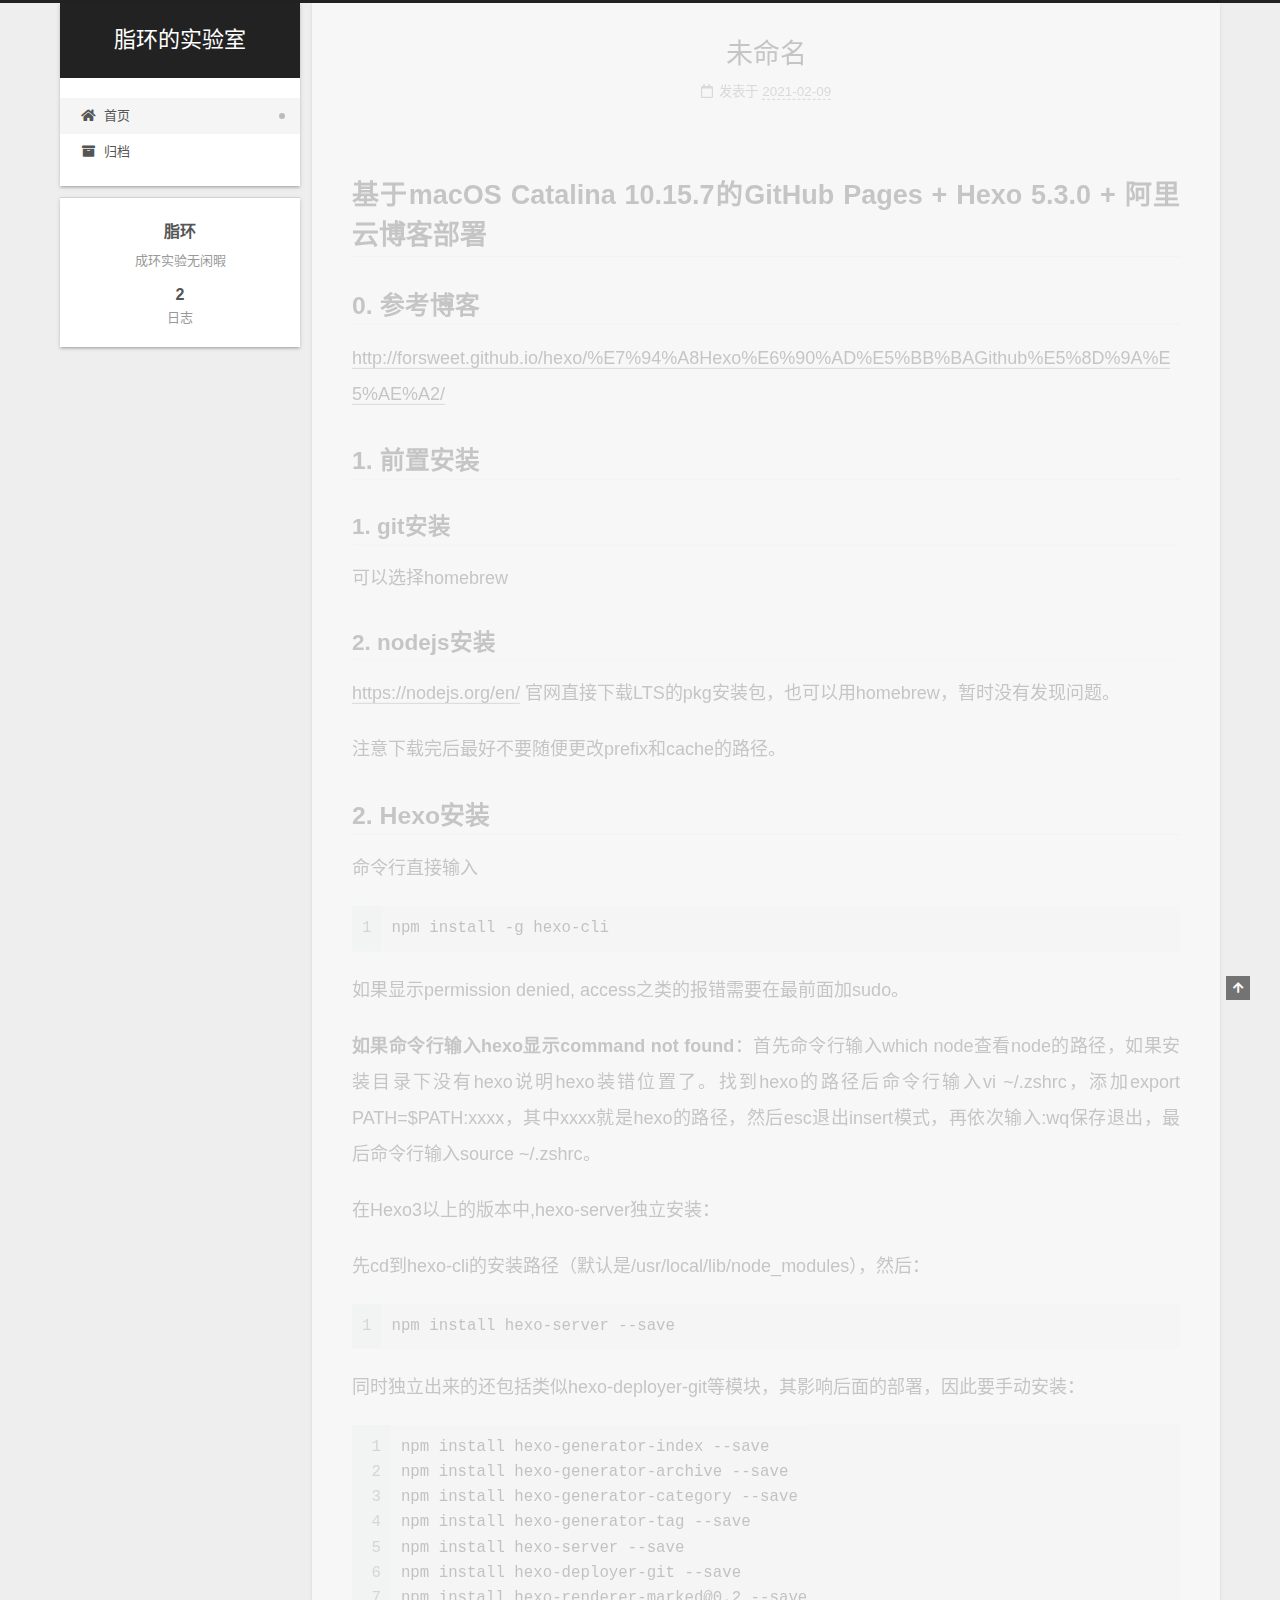
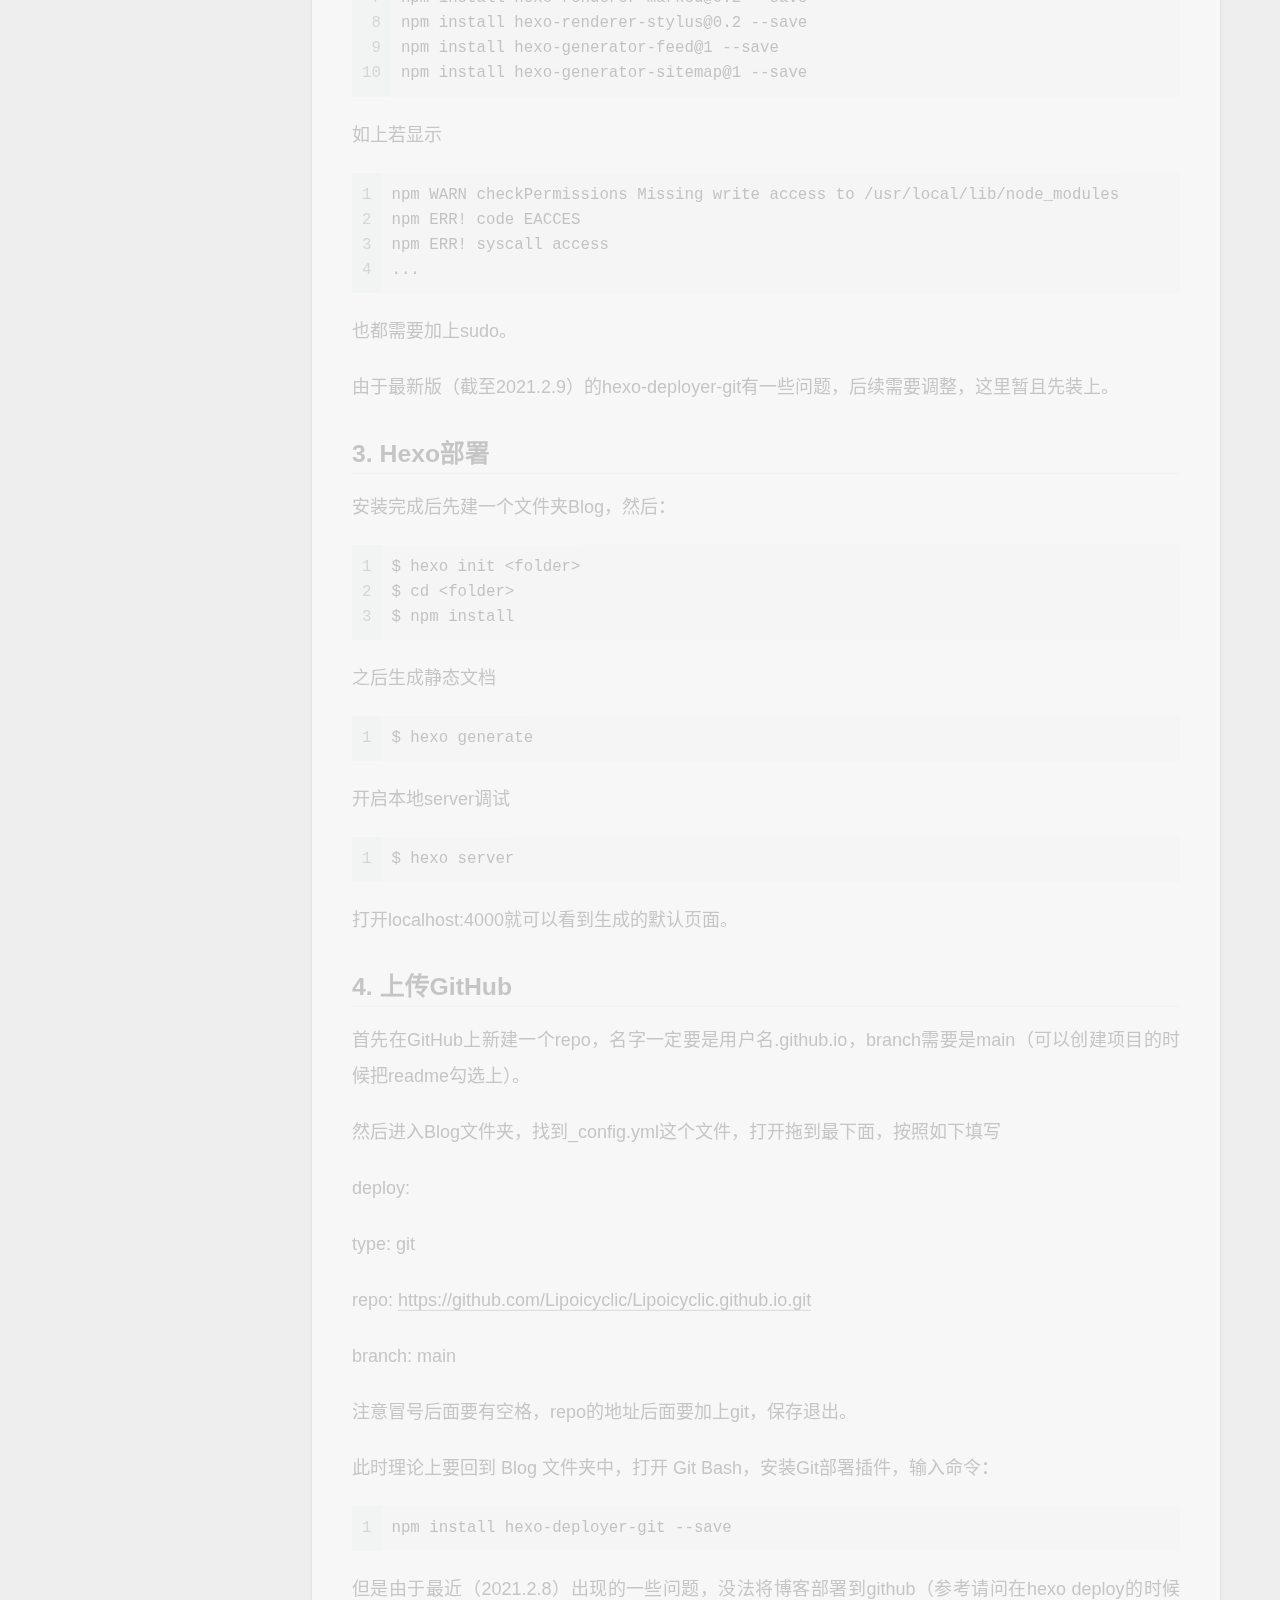
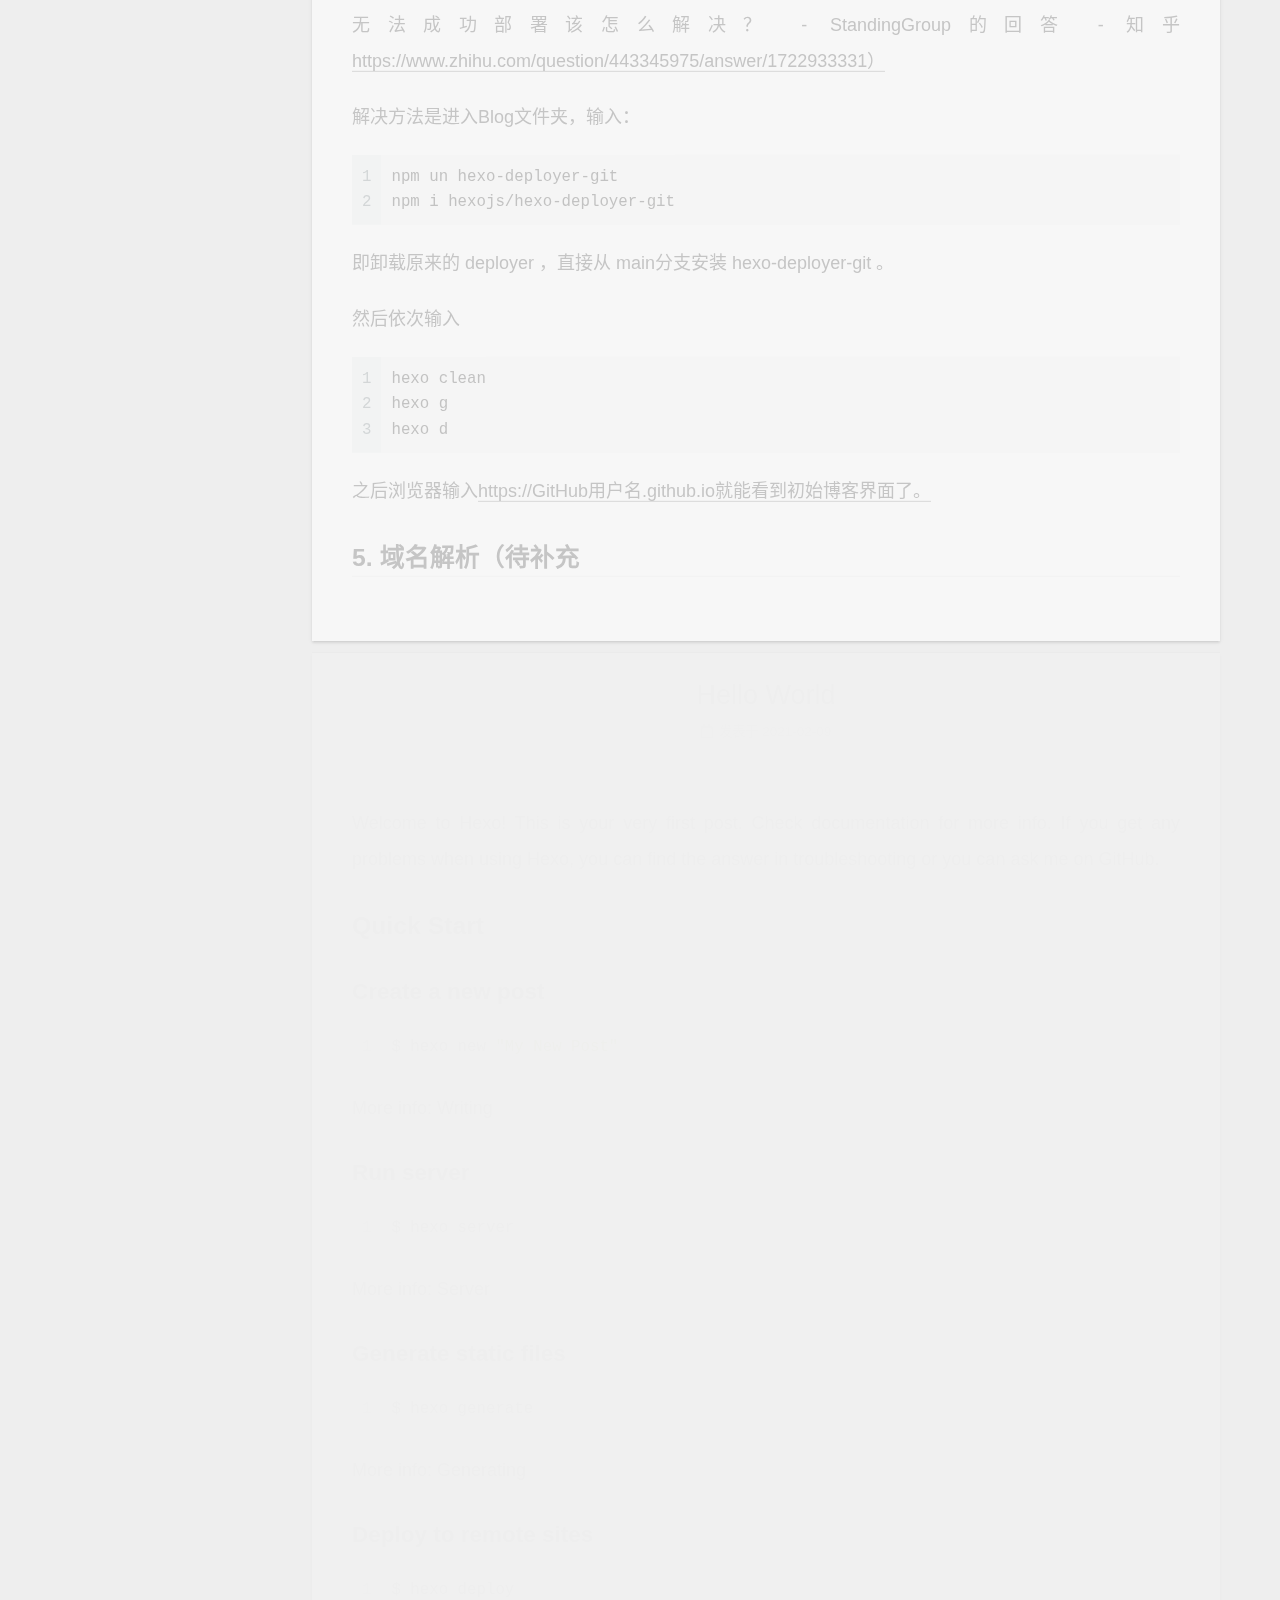
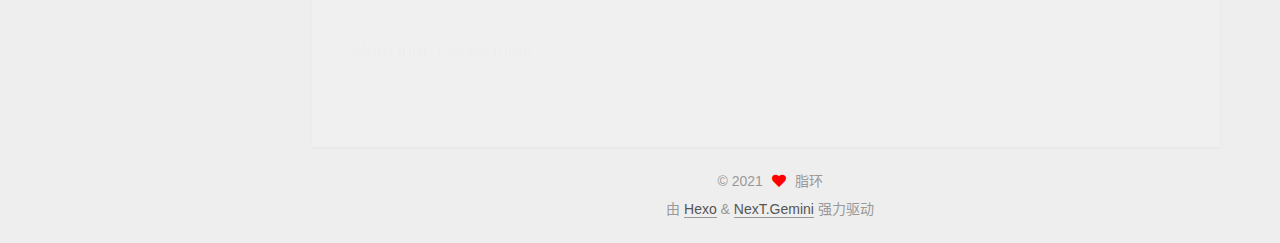
==== commit afabdff2: "Site updated: 2021-02-09 22:12:11" ====
--- a/index.html
+++ b/index.html
@@ -22,9 +22,9 @@
 
   <meta name="description" content="成环实验无闲暇">
 <meta property="og:type" content="website">
-<meta property="og:title" content="枫叶苑">
+<meta property="og:title" content="脂环的实验室">
 <meta property="og:url" content="http://example.com/index.html">
-<meta property="og:site_name" content="枫叶苑">
+<meta property="og:site_name" content="脂环的实验室">
 <meta property="og:description" content="成环实验无闲暇">
 <meta property="og:locale" content="zh_CN">
 <meta property="article:author" content="脂环">
@@ -43,7 +43,7 @@
   };
 </script>
 
-  <title>枫叶苑</title>
+  <title>脂环的实验室</title>
   
 
 
@@ -94,7 +94,7 @@
 
     <a href="/" class="brand" rel="start">
       <span class="logo-line-before"><i></i></span>
-      <h1 class="site-title">枫叶苑</h1>
+      <h1 class="site-title">脂环的实验室</h1>
       <span class="logo-line-after"><i></i></span>
     </a>
   </div>
@@ -147,7 +147,7 @@
   
   
   <article itemscope itemtype="http://schema.org/Article" class="post-block" lang="zh-CN">
-    <link itemprop="mainEntityOfPage" href="http://example.com/2021/02/09/hello-world/">
+    <link itemprop="mainEntityOfPage" href="http://example.com/2021/02/09/%E5%9F%BA%E4%BA%8EmacOS%20Catalina%2010.15.7%E7%9A%84GitHub%20Pages%20+%20Hexo%205.3.0%20+%20%E9%98%BF%E9%87%8C%E4%BA%91%E5%8D%9A%E5%AE%A2%E9%83%A8%E7%BD%B2/">
 
     <span hidden itemprop="author" itemscope itemtype="http://schema.org/Person">
       <meta itemprop="image" content="/images/avatar.gif">
@@ -156,7 +156,104 @@
     </span>
 
     <span hidden itemprop="publisher" itemscope itemtype="http://schema.org/Organization">
-      <meta itemprop="name" content="枫叶苑">
+      <meta itemprop="name" content="脂环的实验室">
+    </span>
+      <header class="post-header">
+        <h2 class="post-title" itemprop="name headline">
+          
+            <a href="/2021/02/09/%E5%9F%BA%E4%BA%8EmacOS%20Catalina%2010.15.7%E7%9A%84GitHub%20Pages%20+%20Hexo%205.3.0%20+%20%E9%98%BF%E9%87%8C%E4%BA%91%E5%8D%9A%E5%AE%A2%E9%83%A8%E7%BD%B2/" class="post-title-link" itemprop="url">未命名</a>
+        </h2>
+
+        <div class="post-meta">
+            <span class="post-meta-item">
+              <span class="post-meta-item-icon">
+                <i class="far fa-calendar"></i>
+              </span>
+              <span class="post-meta-item-text">发表于</span>
+
+              <time title="创建时间：2021-02-09 20:44:56" itemprop="dateCreated datePublished" datetime="2021-02-09T20:44:56+08:00">2021-02-09</time>
+            </span>
+
+          
+
+        </div>
+      </header>
+
+    
+    
+    
+    <div class="post-body" itemprop="articleBody">
+
+      
+          <h1 id="基于macOS-Catalina-10-15-7的GitHub-Pages-Hexo-5-3-0-阿里云博客部署"><a href="#基于macOS-Catalina-10-15-7的GitHub-Pages-Hexo-5-3-0-阿里云博客部署" class="headerlink" title="基于macOS Catalina 10.15.7的GitHub Pages + Hexo 5.3.0 + 阿里云博客部署"></a>基于macOS Catalina 10.15.7的GitHub Pages + Hexo 5.3.0 + 阿里云博客部署</h1><h2 id="0-参考博客"><a href="#0-参考博客" class="headerlink" title="0. 参考博客"></a>0. 参考博客</h2><p><a target="_blank" rel="noopener" href="http://forsweet.github.io/hexo/%E7%94%A8Hexo%E6%90%AD%E5%BB%BAGithub%E5%8D%9A%E5%AE%A2/">http://forsweet.github.io/hexo/%E7%94%A8Hexo%E6%90%AD%E5%BB%BAGithub%E5%8D%9A%E5%AE%A2/</a></p>
+<h2 id="1-前置安装"><a href="#1-前置安装" class="headerlink" title="1. 前置安装"></a>1. 前置安装</h2><h3 id="1-git安装"><a href="#1-git安装" class="headerlink" title="1. git安装"></a>1. git安装</h3><p>可以选择homebrew</p>
+<h3 id="2-nodejs安装"><a href="#2-nodejs安装" class="headerlink" title="2. nodejs安装"></a>2. nodejs安装</h3><p><a target="_blank" rel="noopener" href="https://nodejs.org/en/">https://nodejs.org/en/</a> 官网直接下载LTS的pkg安装包，也可以用homebrew，暂时没有发现问题。</p>
+<p>注意下载完后最好不要随便更改prefix和cache的路径。</p>
+<h2 id="2-Hexo安装"><a href="#2-Hexo安装" class="headerlink" title="2. Hexo安装"></a>2. Hexo安装</h2><p>命令行直接输入</p>
+<figure class="highlight plain"><table><tr><td class="gutter"><pre><span class="line">1</span><br></pre></td><td class="code"><pre><span class="line">npm install -g hexo-cli</span><br></pre></td></tr></table></figure>
+<p>如果显示permission denied, access之类的报错需要在最前面加sudo。</p>
+<p><strong>如果命令行输入hexo显示command not found</strong>：首先命令行输入which node查看node的路径，如果安装目录下没有hexo说明hexo装错位置了。找到hexo的路径后命令行输入vi ~/.zshrc，添加export PATH=$PATH:xxxx，其中xxxx就是hexo的路径，然后esc退出insert模式，再依次输入:wq保存退出，最后命令行输入source ~/.zshrc。</p>
+<p>在Hexo3以上的版本中,hexo-server独立安装：</p>
+<p>先cd到hexo-cli的安装路径（默认是/usr/local/lib/node_modules），然后：</p>
+<figure class="highlight plain"><table><tr><td class="gutter"><pre><span class="line">1</span><br></pre></td><td class="code"><pre><span class="line">npm install hexo-server --save</span><br></pre></td></tr></table></figure>
+<p>同时独立出来的还包括类似hexo-deployer-git等模块，其影响后面的部署，因此要手动安装：</p>
+<figure class="highlight plain"><table><tr><td class="gutter"><pre><span class="line">1</span><br><span class="line">2</span><br><span class="line">3</span><br><span class="line">4</span><br><span class="line">5</span><br><span class="line">6</span><br><span class="line">7</span><br><span class="line">8</span><br><span class="line">9</span><br><span class="line">10</span><br></pre></td><td class="code"><pre><span class="line">npm install hexo-generator-index --save</span><br><span class="line">npm install hexo-generator-archive --save</span><br><span class="line">npm install hexo-generator-category --save</span><br><span class="line">npm install hexo-generator-tag --save</span><br><span class="line">npm install hexo-server --save</span><br><span class="line">npm install hexo-deployer-git --save</span><br><span class="line">npm install hexo-renderer-marked@0.2 --save</span><br><span class="line">npm install hexo-renderer-stylus@0.2 --save</span><br><span class="line">npm install hexo-generator-feed@1 --save</span><br><span class="line">npm install hexo-generator-sitemap@1 --save</span><br></pre></td></tr></table></figure>
+<p>如上若显示</p>
+<figure class="highlight plain"><table><tr><td class="gutter"><pre><span class="line">1</span><br><span class="line">2</span><br><span class="line">3</span><br><span class="line">4</span><br></pre></td><td class="code"><pre><span class="line">npm WARN checkPermissions Missing write access to &#x2F;usr&#x2F;local&#x2F;lib&#x2F;node_modules</span><br><span class="line">npm ERR! code EACCES</span><br><span class="line">npm ERR! syscall access</span><br><span class="line">...</span><br></pre></td></tr></table></figure>
+<p>也都需要加上sudo。</p>
+<p>由于最新版（截至2021.2.9）的hexo-deployer-git有一些问题，后续需要调整，这里暂且先装上。</p>
+<h2 id="3-Hexo部署"><a href="#3-Hexo部署" class="headerlink" title="3. Hexo部署"></a>3. Hexo部署</h2><p>安装完成后先建一个文件夹Blog，然后：</p>
+<figure class="highlight plain"><table><tr><td class="gutter"><pre><span class="line">1</span><br><span class="line">2</span><br><span class="line">3</span><br></pre></td><td class="code"><pre><span class="line">$ hexo init &lt;folder&gt;</span><br><span class="line">$ cd &lt;folder&gt;</span><br><span class="line">$ npm install</span><br></pre></td></tr></table></figure>
+<p>之后生成静态文档</p>
+<figure class="highlight plain"><table><tr><td class="gutter"><pre><span class="line">1</span><br></pre></td><td class="code"><pre><span class="line">$ hexo generate</span><br></pre></td></tr></table></figure>
+<p>开启本地server调试</p>
+<figure class="highlight plain"><table><tr><td class="gutter"><pre><span class="line">1</span><br></pre></td><td class="code"><pre><span class="line">$ hexo server</span><br></pre></td></tr></table></figure>
+<p>打开localhost:4000就可以看到生成的默认页面。</p>
+<h2 id="4-上传GitHub"><a href="#4-上传GitHub" class="headerlink" title="4. 上传GitHub"></a>4. 上传GitHub</h2><p>首先在GitHub上新建一个repo，名字一定要是用户名.github.io，branch需要是main（可以创建项目的时候把readme勾选上）。</p>
+<p>然后进入Blog文件夹，找到_config.yml这个文件，打开拖到最下面，按照如下填写</p>
+<p>deploy:</p>
+<p> type: git</p>
+<p> repo: <a target="_blank" rel="noopener" href="https://github.com/Lipoicyclic/Lipoicyclic.github.io.git">https://github.com/Lipoicyclic/Lipoicyclic.github.io.git</a></p>
+<p> branch: main</p>
+<p>注意冒号后面要有空格，repo的地址后面要加上git，保存退出。</p>
+<p>此时理论上要回到 Blog 文件夹中，打开 Git Bash，安装Git部署插件，输入命令：</p>
+<figure class="highlight text"><table><tr><td class="gutter"><pre><span class="line">1</span><br></pre></td><td class="code"><pre><span class="line">npm install hexo-deployer-git --save</span><br></pre></td></tr></table></figure>
+<p>但是由于最近（2021.2.8）出现的一些问题，没法将博客部署到github（参考请问在hexo deploy的时候无法成功部署该怎么解决？ - StandingGroup的回答 - 知乎 <a target="_blank" rel="noopener" href="https://www.zhihu.com/question/443345975/answer/1722933331%EF%BC%89">https://www.zhihu.com/question/443345975/answer/1722933331）</a></p>
+<p>解决方法是进入Blog文件夹，输入：</p>
+<figure class="highlight plain"><table><tr><td class="gutter"><pre><span class="line">1</span><br><span class="line">2</span><br></pre></td><td class="code"><pre><span class="line">npm un hexo-deployer-git</span><br><span class="line">npm i hexojs&#x2F;hexo-deployer-git</span><br></pre></td></tr></table></figure>
+<p>即卸载原来的 deployer ，直接从 main分支安装 hexo-deployer-git 。</p>
+<p>然后依次输入</p>
+<figure class="highlight plain"><table><tr><td class="gutter"><pre><span class="line">1</span><br><span class="line">2</span><br><span class="line">3</span><br></pre></td><td class="code"><pre><span class="line">hexo clean</span><br><span class="line">hexo g</span><br><span class="line">hexo d</span><br></pre></td></tr></table></figure>
+<p>之后浏览器输入<a target="_blank" rel="noopener" href="https://github用户名.github.io就能看到初始博客界面了./">https://GitHub用户名.github.io就能看到初始博客界面了。</a></p>
+<h2 id="5-域名解析（待补充"><a href="#5-域名解析（待补充" class="headerlink" title="5. 域名解析（待补充"></a>5. 域名解析（待补充</h2>
+      
+    </div>
+
+    
+    
+    
+      <footer class="post-footer">
+        <div class="post-eof"></div>
+      </footer>
+  </article>
+  
+  
+  
+
+      
+  
+  
+  <article itemscope itemtype="http://schema.org/Article" class="post-block" lang="zh-CN">
+    <link itemprop="mainEntityOfPage" href="http://example.com/2021/02/09/hello-world/">
+
+    <span hidden itemprop="author" itemscope itemtype="http://schema.org/Person">
+      <meta itemprop="image" content="/images/avatar.gif">
+      <meta itemprop="name" content="脂环">
+      <meta itemprop="description" content="成环实验无闲暇">
+    </span>
+
+    <span hidden itemprop="publisher" itemscope itemtype="http://schema.org/Organization">
+      <meta itemprop="name" content="脂环的实验室">
     </span>
       <header class="post-header">
         <h2 class="post-title" itemprop="name headline">
@@ -275,7 +372,7 @@
       <div class="site-state-item site-state-posts">
           <a href="/archives/">
         
-          <span class="site-state-item-count">1</span>
+          <span class="site-state-item-count">2</span>
           <span class="site-state-item-name">日志</span>
         </a>
       </div>
--- a/css/main.css
+++ b/css/main.css
@@ -1168,7 +1168,7 @@
 }
 .links-of-author a::before,
 .links-of-author span.exturl::before {
-  background: #ed11ff;
+  background: #afc175;
   border-radius: 50%;
   content: ' ';
   display: inline-block;
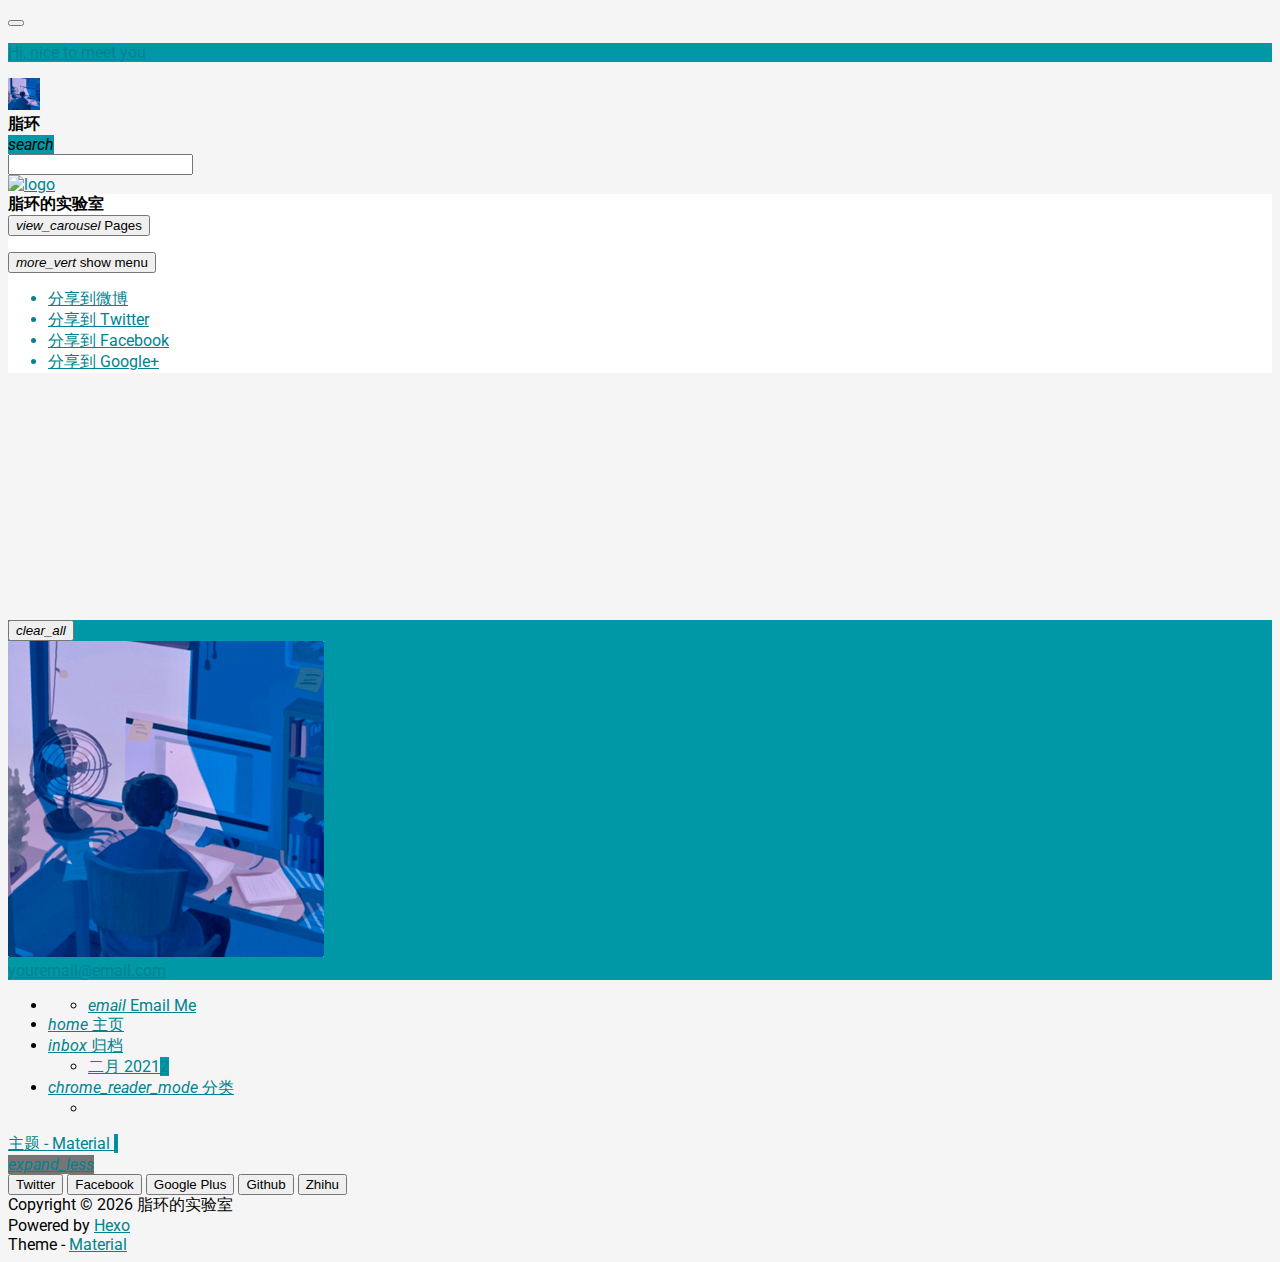
==== commit af92a2f1: "Site updated: 2021-02-09 23:13:45" ====
--- a/index.html
+++ b/index.html
@@ -1,464 +1,990 @@
 <!DOCTYPE html>
-<html lang="zh-CN">
-<head>
-  <meta charset="UTF-8">
-<meta name="viewport" content="width=device-width, initial-scale=1, maximum-scale=2">
-<meta name="theme-color" content="#222">
-<meta name="generator" content="Hexo 5.3.0">
-  <link rel="apple-touch-icon" sizes="180x180" href="/images/apple-touch-icon-next.png">
-  <link rel="icon" type="image/png" sizes="32x32" href="/images/favicon-32x32-next.png">
-  <link rel="icon" type="image/png" sizes="16x16" href="/images/favicon-16x16-next.png">
-  <link rel="mask-icon" href="/images/logo.svg" color="#222">
-
-<link rel="stylesheet" href="/css/main.css">
-
-
-<link rel="stylesheet" href="/lib/font-awesome/css/all.min.css">
-
-<script id="hexo-configurations">
-    var NexT = window.NexT || {};
-    var CONFIG = {"hostname":"example.com","root":"/","scheme":"Gemini","version":"7.8.0","exturl":false,"sidebar":{"position":"left","display":"post","padding":18,"offset":12,"onmobile":false},"copycode":{"enable":false,"show_result":false,"style":null},"back2top":{"enable":true,"sidebar":false,"scrollpercent":false},"bookmark":{"enable":false,"color":"#222","save":"auto"},"fancybox":false,"mediumzoom":false,"lazyload":false,"pangu":false,"comments":{"style":"tabs","active":null,"storage":true,"lazyload":false,"nav":null},"algolia":{"hits":{"per_page":10},"labels":{"input_placeholder":"Search for Posts","hits_empty":"We didn't find any results for the search: ${query}","hits_stats":"${hits} results found in ${time} ms"}},"localsearch":{"enable":false,"trigger":"auto","top_n_per_article":1,"unescape":false,"preload":false},"motion":{"enable":true,"async":false,"transition":{"post_block":"fadeIn","post_header":"slideDownIn","post_body":"slideDownIn","coll_header":"slideLeftIn","sidebar":"slideUpIn"}}};
-  </script>
-
-  <meta name="description" content="成环实验无闲暇">
-<meta property="og:type" content="website">
-<meta property="og:title" content="脂环的实验室">
-<meta property="og:url" content="http://example.com/index.html">
-<meta property="og:site_name" content="脂环的实验室">
-<meta property="og:description" content="成环实验无闲暇">
-<meta property="og:locale" content="zh_CN">
-<meta property="article:author" content="脂环">
-<meta name="twitter:card" content="summary">
-
-<link rel="canonical" href="http://example.com/">
-
-
-<script id="page-configurations">
-  // https://hexo.io/docs/variables.html
-  CONFIG.page = {
-    sidebar: "",
-    isHome : true,
-    isPost : false,
-    lang   : 'zh-CN'
-  };
+<html style="display: none;" lang="zh">
+    <head>
+    <meta charset="utf-8">
+    <!--
+        © Material Theme
+        https://github.com/viosey/hexo-theme-material
+        Version: 1.5.6 -->
+    <script>
+        window.materialVersion = "1.5.6"
+        // Delete localstorage with these tags
+        window.oldVersion = [
+            'codestartv1',
+            '1.3.4',
+            '1.4.0',
+            '1.4.0b1',
+            '1.5.0',
+            '1.5.2',
+            '1.5.5'
+        ]
+    </script>
+
+    <!-- dns prefetch -->
+    <meta http-equiv="x-dns-prefetch-control" content="on">
+
+
+
+
+
+    <link rel="dns-prefetch" href="https://.disqus.com"/>
+
+
+
+
+
+    <link rel="dns-prefetch" href="https://fonts.googleapis.com"/>
+
+
+
+
+
+    <!-- Meta & Info -->
+    <meta http-equiv="X-UA-Compatible" content="IE=Edge,chrome=1">
+    <meta name="renderer" content="webkit">
+    <meta name="viewport" content="width=device-width, initial-scale=1, user-scalable=no">
+
+    <!-- Title -->
+    
+    <title>
+        
+        脂环的实验室
+    </title>
+
+    <!-- Favicons -->
+    <link rel="icon shortcut" type="image/ico" href="/img/favicon.png">
+    <link rel="icon" href="/img/favicon.png">
+
+    <meta name="format-detection" content="telephone=no"/>
+    <meta name="description" itemprop="description" content="成环实验无闲暇">
+    <meta name="keywords" content="">
+    <meta name="theme-color" content="#0097A7">
+
+    <!-- Disable Fucking Bloody Baidu Tranformation -->
+    <meta http-equiv="Cache-Control" content="no-transform" />
+    <meta http-equiv="Cache-Control" content="no-siteapp" />
+
+    <!--[if lte IE 9]>
+        <link rel="stylesheet" href="/css/ie-blocker.css">
+
+        
+            <script src="/js/ie-blocker.zhCN.js"></script>
+        
+    <![endif]-->
+
+    <!-- Import lsloader -->
+    <script>(function(){window.lsloader={jsRunSequence:[],jsnamemap:{},cssnamemap:{}};lsloader.removeLS=function(a){try{localStorage.removeItem(a)}catch(b){}};lsloader.setLS=function(a,c){try{localStorage.setItem(a,c)}catch(b){}};lsloader.getLS=function(a){var c="";try{c=localStorage.getItem(a)}catch(b){c=""}return c};versionString="/*"+(window.materialVersion||"unknownVersion")+"*/";lsloader.clean=function(){try{var b=[];for(var a=0;a<localStorage.length;a++){b.push(localStorage.key(a))}b.forEach(function(e){var f=lsloader.getLS(e);if(window.oldVersion){var d=window.oldVersion.reduce(function(g,h){return g||f.indexOf("/*"+h+"*/")!==-1},false);if(d){lsloader.removeLS(e)}}})}catch(c){}};lsloader.clean();lsloader.load=function(f,a,b,d){if(typeof b==="boolean"){d=b;b=undefined}d=d||false;b=b||function(){};var e;e=this.getLS(f);if(e&&e.indexOf(versionString)===-1){this.removeLS(f);this.requestResource(f,a,b,d);return}if(e){var c=e.split(versionString)[0];if(c!=a){console.log("reload:"+a);this.removeLS(f);this.requestResource(f,a,b,d);return}e=e.split(versionString)[1];if(d){this.jsRunSequence.push({name:f,code:e});this.runjs(a,f,e)}else{document.getElementById(f).appendChild(document.createTextNode(e));b()}}else{this.requestResource(f,a,b,d)}};lsloader.requestResource=function(b,e,a,c){var d=this;if(c){this.iojs(e,b,function(h,f,g){d.setLS(f,h+versionString+g);d.runjs(h,f,g)})}else{this.iocss(e,b,function(f){document.getElementById(b).appendChild(document.createTextNode(f));d.setLS(b,e+versionString+f)},a)}};lsloader.iojs=function(d,b,g){var a=this;a.jsRunSequence.push({name:b,code:""});try{var f=new XMLHttpRequest();f.open("get",d,true);f.onreadystatechange=function(){if(f.readyState==4){if((f.status>=200&&f.status<300)||f.status==304){if(f.response!=""){g(d,b,f.response);return}}a.jsfallback(d,b)}};f.send(null)}catch(c){a.jsfallback(d,b)}};lsloader.iocss=function(f,c,h,a){var b=this;try{var g=new XMLHttpRequest();g.open("get",f,true);g.onreadystatechange=function(){if(g.readyState==4){if((g.status>=200&&g.status<300)||g.status==304){if(g.response!=""){h(g.response);a();return}}b.cssfallback(f,c,a)}};g.send(null)}catch(d){b.cssfallback(f,c,a)}};lsloader.iofonts=function(f,c,h,a){var b=this;try{var g=new XMLHttpRequest();g.open("get",f,true);g.onreadystatechange=function(){if(g.readyState==4){if((g.status>=200&&g.status<300)||g.status==304){if(g.response!=""){h(g.response);a();return}}b.cssfallback(f,c,a)}};g.send(null)}catch(d){b.cssfallback(f,c,a)}};lsloader.runjs=function(f,c,e){if(!!c&&!!e){for(var b in this.jsRunSequence){if(this.jsRunSequence[b].name==c){this.jsRunSequence[b].code=e}}}if(!!this.jsRunSequence[0]&&!!this.jsRunSequence[0].code&&this.jsRunSequence[0].status!="failed"){var a=document.createElement("script");a.appendChild(document.createTextNode(this.jsRunSequence[0].code));a.type="text/javascript";document.getElementsByTagName("head")[0].appendChild(a);this.jsRunSequence.shift();if(this.jsRunSequence.length>0){this.runjs()}}else{if(!!this.jsRunSequence[0]&&this.jsRunSequence[0].status=="failed"){var d=this;var a=document.createElement("script");a.src=this.jsRunSequence[0].path;a.type="text/javascript";this.jsRunSequence[0].status="loading";a.onload=function(){d.jsRunSequence.shift();if(d.jsRunSequence.length>0){d.runjs()}};document.body.appendChild(a)}}};lsloader.tagLoad=function(b,a){this.jsRunSequence.push({name:a,code:"",path:b,status:"failed"});this.runjs()};lsloader.jsfallback=function(c,b){if(!!this.jsnamemap[b]){return}else{this.jsnamemap[b]=b}for(var a in this.jsRunSequence){if(this.jsRunSequence[a].name==b){this.jsRunSequence[a].code="";this.jsRunSequence[a].status="failed";this.jsRunSequence[a].path=c}}this.runjs()};lsloader.cssfallback=function(e,c,b){if(!!this.cssnamemap[c]){return}else{this.cssnamemap[c]=1}var d=document.createElement("link");d.type="text/css";d.href=e;d.rel="stylesheet";d.onload=d.onerror=b;var a=document.getElementsByTagName("script")[0];a.parentNode.insertBefore(d,a)};lsloader.runInlineScript=function(c,b){var a=document.getElementById(b).innerText;this.jsRunSequence.push({name:c,code:a});this.runjs()}})();</script>
+
+    <!-- Import queue -->
+    <script>function Queue(){this.dataStore=[];this.offer=b;this.poll=d;this.execNext=a;this.debug=false;this.startDebug=c;function b(e){if(this.debug){console.log("Offered a Queued Function.")}if(typeof e==="function"){this.dataStore.push(e)}else{console.log("You must offer a function.")}}function d(){if(this.debug){console.log("Polled a Queued Function.")}return this.dataStore.shift()}function a(){var e=this.poll();if(e!==undefined){if(this.debug){console.log("Run a Queued Function.")}e()}}function c(){this.debug=true}}var queue=new Queue();</script>
+
+    <!-- Import CSS -->
+    
+        <style id="material_css"></style><script>if(typeof window.lsLoadCSSMaxNums === "undefined")window.lsLoadCSSMaxNums = 0;window.lsLoadCSSMaxNums++;lsloader.load("material_css","/css/material.min.css?Z7a72R1E4SxzBKR/WGctOA==",function(){if(typeof window.lsLoadCSSNums === "undefined")window.lsLoadCSSNums = 0;window.lsLoadCSSNums++;if(window.lsLoadCSSNums == window.lsLoadCSSMaxNums)document.documentElement.style.display="";}, false)</script>
+        <style id="style_css"></style><script>if(typeof window.lsLoadCSSMaxNums === "undefined")window.lsLoadCSSMaxNums = 0;window.lsLoadCSSMaxNums++;lsloader.load("style_css","/css/style.min.css?NKhlKQkXw/c66TR5p4wO+w==",function(){if(typeof window.lsLoadCSSNums === "undefined")window.lsLoadCSSNums = 0;window.lsLoadCSSNums++;if(window.lsLoadCSSNums == window.lsLoadCSSMaxNums)document.documentElement.style.display="";}, false)</script>
+
+        
+
+    
+
+    
+
+    <!-- Config CSS -->
+
+<!-- Other Styles -->
+<style>
+  body, html {
+    font-family: Roboto, "Helvetica Neue", Helvetica, "PingFang SC", "Hiragino Sans GB", "Microsoft YaHei", "微软雅黑", Arial, sans-serif;
+    overflow-x: hidden !important;
+  }
+  
+  code {
+    font-family: Consolas, Monaco, 'Andale Mono', 'Ubuntu Mono', monospace;
+  }
+
+  a {
+    color: #00838F;
+  }
+
+  .mdl-card__media,
+  #search-label,
+  #search-form-label:after,
+  #scheme-Paradox .hot_tags-count,
+  #scheme-Paradox .sidebar_archives-count,
+  #scheme-Paradox .sidebar-colored .sidebar-header,
+  #scheme-Paradox .sidebar-colored .sidebar-badge{
+    background-color: #0097A7 !important;
+  }
+
+  /* Sidebar User Drop Down Menu Text Color */
+  #scheme-Paradox .sidebar-colored .sidebar-nav>.dropdown>.dropdown-menu>li>a:hover,
+  #scheme-Paradox .sidebar-colored .sidebar-nav>.dropdown>.dropdown-menu>li>a:focus {
+    color: #0097A7 !important;
+  }
+
+  #post_entry-right-info,
+  .sidebar-colored .sidebar-nav li:hover > a,
+  .sidebar-colored .sidebar-nav li:hover > a i,
+  .sidebar-colored .sidebar-nav li > a:hover,
+  .sidebar-colored .sidebar-nav li > a:hover i,
+  .sidebar-colored .sidebar-nav li > a:focus i,
+  .sidebar-colored .sidebar-nav > .open > a,
+  .sidebar-colored .sidebar-nav > .open > a:hover,
+  .sidebar-colored .sidebar-nav > .open > a:focus,
+  #ds-reset #ds-ctx .ds-ctx-entry .ds-ctx-head a {
+    color: #0097A7 !important;
+  }
+
+  .toTop {
+    background: #757575 !important;
+  }
+
+  .material-layout .material-post>.material-nav,
+  .material-layout .material-index>.material-nav,
+  .material-nav a {
+    color: #757575;
+  }
+
+  #scheme-Paradox .MD-burger-layer {
+    background-color: #757575;
+  }
+
+  #scheme-Paradox #post-toc-trigger-btn {
+    color: #757575;
+  }
+
+  .post-toc a:hover {
+    color: #00838F;
+    text-decoration: underline;
+  }
+
+</style>
+
+
+<!-- Theme Background Related-->
+
+    <style>
+      body{
+        background-color: #F5F5F5;
+      }
+
+      /* blog_info bottom background */
+      #scheme-Paradox .material-layout .something-else .mdl-card__supporting-text{
+        background-color: #fff;
+      }
+    </style>
+
+
+
+
+<!-- Fade Effect -->
+
+    <style>
+      .fade {
+        transition: all 800ms linear;
+        -webkit-transform: translate3d(0,0,0);
+        -moz-transform: translate3d(0,0,0);
+        -ms-transform: translate3d(0,0,0);
+        -o-transform: translate3d(0,0,0);
+        transform: translate3d(0,0,0);
+        opacity: 1;
+      }
+
+      .fade.out{
+        opacity: 0;
+      }
+    </style>
+
+
+<!-- Import Font -->
+<!-- Import Roboto -->
+
+    <link href="https://fonts.googleapis.com/css?family=Roboto:300,400,500" rel="stylesheet">
+
+
+<!-- Import Material Icons -->
+
+
+    <style id="material_icons"></style><script>if(typeof window.lsLoadCSSMaxNums === "undefined")window.lsLoadCSSMaxNums = 0;window.lsLoadCSSMaxNums++;lsloader.load("material_icons","/css/material-icons.css?pqhB/Rd/ab0H2+kZp0RDmw==",function(){if(typeof window.lsLoadCSSNums === "undefined")window.lsLoadCSSNums = 0;window.lsLoadCSSNums++;if(window.lsLoadCSSNums == window.lsLoadCSSMaxNums)document.documentElement.style.display="";}, false)</script>
+
+
+
+
+    <!-- Import jQuery -->
+    
+        <script>lsloader.load("jq_js","/js/jquery.min.js?qcusAULNeBksqffqUM2+Ig==", true)</script>
+    
+
+    <!-- WebAPP Icons -->
+    <meta name="mobile-web-app-capable" content="yes">
+    <meta name="application-name" content="脂环的实验室">
+    <meta name="msapplication-starturl" content="http://example.com/">
+    <meta name="msapplication-navbutton-color" content="#0097A7">
+    <meta name="apple-mobile-web-app-capable" content="yes">
+    <meta name="apple-mobile-web-app-title" content="脂环的实验室">
+    <meta name="apple-mobile-web-app-status-bar-style" content="black">
+    <link rel="apple-touch-icon" href="/img/favicon.png">
+
+    <!-- Site Verification -->
+    
+    
+
+    <!-- RSS -->
+    
+
+    <!-- The Open Graph protocol -->
+    <meta property="og:url" content="http://example.com/">
+    <meta property="og:type" content="blog">
+    <meta property="og:title" content="脂环的实验室">
+    <meta property="og:image" content="/img/favicon.png">
+    <meta property="og:description" content="成环实验无闲暇">
+    
+
+    
+
+    <!-- The Twitter Card protocol -->
+    <meta name="twitter:card" content="summary_large_image">
+
+    <!-- Add canonical link for SEO -->
+    
+        <link rel="canonical" href="http://example.com" />
+    
+
+    <!-- Structured-data for SEO -->
+    
+        
+<script type="application/ld+json">
+{
+    "@context": "http://schema.org",
+    "@type": "Website",
+    "publisher": {
+        "@type": "Organization",
+        "name": "脂环的实验室",
+        "logo": "/img/favicon.png"
+    },
+    "url": "http://example.com",
+    "image": {
+        "@type": "ImageObject",
+        "url": "/img/favicon.png"
+    },
+    "mainEntityOfPage": {
+        "@type": "WebPage",
+        "@id": "http://example.com"
+    },
+    "description": "成环实验无闲暇"
+}
 </script>
 
-  <title>脂环的实验室</title>
-  
-
-
-
-
-
-
-  <noscript>
-  <style>
-  .use-motion .brand,
-  .use-motion .menu-item,
-  .sidebar-inner,
-  .use-motion .post-block,
-  .use-motion .pagination,
-  .use-motion .comments,
-  .use-motion .post-header,
-  .use-motion .post-body,
-  .use-motion .collection-header { opacity: initial; }
-
-  .use-motion .site-title,
-  .use-motion .site-subtitle {
-    opacity: initial;
-    top: initial;
-  }
-
-  .use-motion .logo-line-before i { left: initial; }
-  .use-motion .logo-line-after i { right: initial; }
-  </style>
-</noscript>
-
-</head>
-
-<body itemscope itemtype="http://schema.org/WebPage">
-  <div class="container use-motion">
-    <div class="headband"></div>
-
-    <header class="header" itemscope itemtype="http://schema.org/WPHeader">
-      <div class="header-inner"><div class="site-brand-container">
-  <div class="site-nav-toggle">
-    <div class="toggle" aria-label="切换导航栏">
-      <span class="toggle-line toggle-line-first"></span>
-      <span class="toggle-line toggle-line-middle"></span>
-      <span class="toggle-line toggle-line-last"></span>
-    </div>
-  </div>
-
-  <div class="site-meta">
-
-    <a href="/" class="brand" rel="start">
-      <span class="logo-line-before"><i></i></span>
-      <h1 class="site-title">脂环的实验室</h1>
-      <span class="logo-line-after"><i></i></span>
+
+
+
+    
+
+    <!-- Analytics -->
+    
+    
+    
+
+    <!-- Custom Head -->
+    
+
+<meta name="generator" content="Hexo 5.3.0"></head>
+
+
+    
+        <body id="scheme-Paradox" class="lazy">
+            <div class="material-layout  mdl-js-layout has-drawer is-upgraded">
+                
+
+                <!-- Main Container -->
+                <main class="material-layout__content" id="main">
+
+                    <!-- Top Anchor -->
+                    <div id="top"></div>
+
+                    
+                        <!-- Hamburger Button -->
+                        <button class="MD-burger-icon sidebar-toggle">
+                            <span id="MD-burger-id" class="MD-burger-layer"></span>
+                        </button>
+                    
+
+                    <!-- Index Module -->
+<div class="material-index mdl-grid">
+    
+        <!-- Paradox Header -->
+        <!-- Daily pic -->
+<div class="mdl-card mdl-shadow--2dp daily-pic mdl-cell mdl-cell--8-col index-top-block">
+
+    <!-- Pic & Slogan -->
+    <div class="mdl-card__media mdl-color-text--grey-50" style="background-image:url(/img/daily_pic.png)">
+        <p class="index-top-block-slogan"><a href="#">
+        
+            
+                Hi, nice to meet you
+            
+        
+        </a></p>
+    </div>
+
+    <!-- Avatar & Name -->
+    <div class="mdl-card__supporting-text meta mdl-color-text--grey-600">
+        <!-- Author Avatar -->
+        <div id="author-avatar">
+            <img src="/img/head.png" width="32px" height="32px" alt="avatar">
+        </div>
+        <div>
+            <strong>脂环</strong>
+        </div>
+    </div>
+</div>
+
+        <!-- Blog info -->
+<div class="mdl-card mdl-shadow--2dp something-else mdl-cell mdl-cell--8-col mdl-cell--4-col-desktop index-top-block">
+
+    <!-- Search -->
+    
+    <!-- Google -->
+    <div class="mdl-textfield mdl-js-textfield mdl-textfield--expandable" method="post" action="">
+        <label id="search-label" class="mdl-button mdl-js-ripple-effect mdl-js-button mdl-button--fab mdl-color--accent mdl-shadow--4dp" for="search">
+            <i class="material-icons mdl-color-text--white" role="presentation">search</i>
+        </label>
+
+        <form autocomplete="off" id="search-form" method="get" action="//google.com/search" accept-charset="UTF-8" class="mdl-textfield__expandable-holder" target="_blank">
+            <input class="mdl-textfield__input search-input" type="search" name="q" id="search" placeholder="">
+            <label id="search-form-label" class="mdl-textfield__label" for="search"></label>
+
+            <input type="hidden" name="sitesearch" value="http://example.com">
+        </form>
+    </div>
+
+
+
+
+
+
+
+    <!-- LOGO -->
+    <div class="something-else-logo mdl-color--white mdl-color-text--grey-600">
+        <a href="#" target="_blank">
+            <img src="/img/logo.png" alt="logo" />
+        </a>
+    </div>
+
+    <!-- Infomation -->
+    <div class="mdl-card__supporting-text meta meta--fill mdl-color-text--grey-600">
+        <!-- Blog Title -->
+        <div>
+            <strong>脂环的实验室</strong>
+        </div>
+        <div class="section-spacer"></div>
+
+        <!-- Pages -->
+        <button id="show-pages-button" class="mdl-button mdl-js-button mdl-js-ripple-effect mdl-button--icon">
+            <i class="material-icons" role="presentation">view_carousel</i>
+            <span class="visuallyhidden">Pages</span>
+        </button>
+        <ul class="mdl-menu mdl-js-menu mdl-menu--bottom-right" for="show-pages-button">
+            
+        </ul>
+
+        <!-- Menu -->
+        <button id="menubtn" class="mdl-button mdl-js-button mdl-js-ripple-effect mdl-button--icon">
+            <i class="material-icons" role="presentation">more_vert</i>
+            <span class="visuallyhidden">show menu</span>
+        </button>
+        <ul class="mdl-menu mdl-js-menu mdl-menu--bottom-right" for="menubtn">
+            
+
+            
+
+            
+                <a class="index_share-link" href="http://service.weibo.com/share/share.php?appkey=&title=脂环的实验室&url=http://example.com&pic=http://example.com/img/favicon.png&searchPic=false&style=simple" target="_blank">
+                    <li class="mdl-menu__item mdl-js-ripple-effect">
+                        分享到微博
+                    </li>
+                </a>
+            
+
+            
+                <a class="index_share-link" href="https://twitter.com/intent/tweet?text=脂环的实验室&url=http://example.com&via=脂环" target="_blank">
+                    <li class="mdl-menu__item mdl-js-ripple-effect">
+                        分享到 Twitter
+                    </li>
+                </a>
+            
+
+            
+                <a class="index_share-link" href="https://www.facebook.com/sharer/sharer.php?u=http://example.com" target="_blank">
+                    <li class="mdl-menu__item mdl-js-ripple-effect">
+                        分享到 Facebook
+                    </li>
+                </a>
+            
+
+            
+                <a class="index_share-link" href="https://plus.google.com/share?url=http://example.com" target="_blank">
+                    <li class="mdl-menu__item mdl-js-ripple-effect">
+                        分享到 Google+
+                    </li>
+                </a>
+            
+
+            
+
+            
+
+            
+        </ul>
+    </div>
+</div>
+
+    
+    <div class="locate-thumbnail-symbol"></div>
+
+    <!-- Pin on top -->
+    
+
+    <!-- Normal Post -->
+    
+        
+            
+                <!-- Paradox Thumbnail -->
+                <div class="post_entry-module mdl-card mdl-shadow--2dp mdl-cell mdl-cell--12-col fade out">
+    <!-- Post Thumbnail -->
+    
+        
+            <!-- Random Thumbnail -->
+            <div class="post_thumbnail-random mdl-card__media mdl-color-text--grey-50">
+        
+    
+
+        <!-- Post Title -->
+        <p class="article-headline-p"><a href="/2021/02/09/%E5%9F%BA%E4%BA%8EmacOS%20Catalina%2010.15.7%E7%9A%84GitHub%20Pages%20+%20Hexo%205.3.0%20+%20%E9%98%BF%E9%87%8C%E4%BA%91%E5%8D%9A%E5%AE%A2%E9%83%A8%E7%BD%B2/"></a></p>
+    </div>
+
+    <!-- Post Excerpt -->
+    <div class="mdl-color-text--grey-600 mdl-card__supporting-text post_entry-content">
+        
+            
+        
+        &nbsp;&nbsp;&nbsp;
+        <span>
+            <a href="/2021/02/09/%E5%9F%BA%E4%BA%8EmacOS%20Catalina%2010.15.7%E7%9A%84GitHub%20Pages%20+%20Hexo%205.3.0%20+%20%E9%98%BF%E9%87%8C%E4%BA%91%E5%8D%9A%E5%AE%A2%E9%83%A8%E7%BD%B2/" target="_self">阅读全文</a>
+        </span>
+    </div>
+    <!-- Post_entry Info-->
+    <div id="post_entry-info">
+        <div id="post_entry-left-info" class="mdl-card__supporting-text meta mdl-color-text--grey-600 ">
+            <!-- Author Avatar -->
+            <div id="author-avatar">
+                <img src="/img/head.png" width="44px" height="44px" alt="脂环's avatar">
+            </div>
+            <div>
+                <strong>脂环</strong>
+                <span>2月 09, 2021</span>
+            </div>
+        </div>
+        <div id="post_entry-right-info">
+          
+
+            
+
+            
+
+            <!-- Post Views -->
+            <span class="post_entry-views">
+            </span>
+        </div>
+    </div>
+</div>
+
+            
+            
+        
+    
+        
+            
+                <!-- Paradox Thumbnail -->
+                <div class="post_entry-module mdl-card mdl-shadow--2dp mdl-cell mdl-cell--12-col fade out">
+    <!-- Post Thumbnail -->
+    
+        
+            <!-- Random Thumbnail -->
+            <div class="post_thumbnail-random mdl-card__media mdl-color-text--grey-50">
+        
+    
+
+        <!-- Post Title -->
+        <p class="article-headline-p"><a href="/2021/02/09/hello-world/">Hello World</a></p>
+    </div>
+
+    <!-- Post Excerpt -->
+    <div class="mdl-color-text--grey-600 mdl-card__supporting-text post_entry-content">
+        
+            Welcome to Hexo! This is your very first po...
+        
+        &nbsp;&nbsp;&nbsp;
+        <span>
+            <a href="/2021/02/09/hello-world/" target="_self">阅读全文</a>
+        </span>
+    </div>
+    <!-- Post_entry Info-->
+    <div id="post_entry-info">
+        <div id="post_entry-left-info" class="mdl-card__supporting-text meta mdl-color-text--grey-600 ">
+            <!-- Author Avatar -->
+            <div id="author-avatar">
+                <img src="/img/head.png" width="44px" height="44px" alt="脂环's avatar">
+            </div>
+            <div>
+                <strong>脂环</strong>
+                <span>2月 09, 2021</span>
+            </div>
+        </div>
+        <div id="post_entry-right-info">
+          
+
+            
+
+            
+
+            <!-- Post Views -->
+            <span class="post_entry-views">
+            </span>
+        </div>
+    </div>
+</div>
+
+            
+            
+        
+    
+
+    
+
+    
+        <script type="text/ls-javascript" id="thumbnail-script">
+    var randomNum;
+
+    var locatePost = $('.locate-thumbnail-symbol').next();
+    for(var i = 0; i < 10; i++) {
+        randomNum = Math.floor(Math.random() * 19 + 1);
+
+        locatePost.children('.post_thumbnail-random').attr('id', 'random_thumbnail-'+randomNum);
+        locatePost.children('.post_thumbnail-random').attr('data-original', '/img/random/material-' + randomNum + '.png');
+    $('.post_thumbnail-random').addClass('lazy');
+
+        locatePost = locatePost.next();
+    }
+</script>
+
+    
+</div>
+
+
+                    
+                        <!-- Overlay For Active Sidebar -->
+<div class="sidebar-overlay"></div>
+
+<!-- Material sidebar -->
+<aside id="sidebar" class="sidebar sidebar-colored sidebar-fixed-left" role="navigation">
+    <div id="sidebar-main">
+        <!-- Sidebar Header -->
+        <div class="sidebar-header header-cover" style="background-image: url(/img/sidebar_header.png);">
+    <!-- Top bar -->
+    <div class="top-bar"></div>
+
+    <!-- Sidebar toggle button -->
+    <button type="button" class="sidebar-toggle mdl-button mdl-js-button mdl-js-ripple-effect mdl-button--icon" style="display: initial;" data-upgraded=",MaterialButton,MaterialRipple">
+        <i class="material-icons">clear_all</i>
+        <span class="mdl-button__ripple-container">
+            <span class="mdl-ripple">
+            </span>
+        </span>
+    </button>
+
+    <!-- Sidebar Avatar -->
+    <div class="sidebar-image">
+        <img src="/img/head.png" alt="脂环's avatar">
+    </div>
+
+    <!-- Sidebar Email -->
+    <a data-toggle="dropdown" class="sidebar-brand" href="#settings-dropdown">
+        youremail@email.com
+        <b class="caret"></b>
     </a>
-  </div>
-
-  <div class="site-nav-right">
-    <div class="toggle popup-trigger">
-    </div>
-  </div>
 </div>
 
 
-
-
-<nav class="site-nav">
-  <ul id="menu" class="main-menu menu">
-        <li class="menu-item menu-item-home">
-
-    <a href="/" rel="section"><i class="fa fa-home fa-fw"></i>首页</a>
-
-  </li>
-        <li class="menu-item menu-item-archives">
-
-    <a href="/archives/" rel="section"><i class="fa fa-archive fa-fw"></i>归档</a>
-
-  </li>
-  </ul>
-</nav>
-
-
-
-
+        <!-- Sidebar Navigation  -->
+        <ul class="nav sidebar-nav">
+    <!-- User dropdown  -->
+    <li class="dropdown">
+        <ul id="settings-dropdown" class="dropdown-menu">
+            
+                <li>
+                    <a href="#" target="_blank" title="Email Me">
+                        
+                            <i class="material-icons sidebar-material-icons sidebar-indent-left1pc-element">email</i>
+                        
+                        Email Me
+                    </a>
+                </li>
+            
+        </ul>
+    </li>
+
+    <!-- Homepage -->
+    
+        <li id="sidebar-first-li">
+            <a href="/">
+                
+                    <i class="material-icons sidebar-material-icons">home</i>
+                
+                主页
+            </a>
+        </li>
+        
+    
+
+    <!-- Archives  -->
+    
+        <li class="dropdown">
+            <a href="#" class="ripple-effect dropdown-toggle" data-toggle="dropdown">
+                
+                    <i class="material-icons sidebar-material-icons">inbox</i>
+                
+                    归档
+                <b class="caret"></b>
+            </a>
+            <ul class="dropdown-menu">
+            <li>
+                <a class="sidebar_archives-link" href="/archives/2021/02/">二月 2021<span class="sidebar_archives-count">2</span></a>
+            </ul>
+        </li>
+        
+    
+
+    <!-- Categories  -->
+    
+        <li class="dropdown">
+            <a href="#" class="ripple-effect dropdown-toggle" data-toggle="dropdown">
+                
+                    <i class="material-icons sidebar-material-icons">chrome_reader_mode</i>
+                
+                分类
+                <b class="caret"></b>
+            </a>
+            <ul class="dropdown-menu">
+                <li>
+                
+            </ul>
+        </li>
+        
+    
+
+    <!-- Pages  -->
+    
+
+    <!-- Article Number  -->
+    
+</ul>
+
+
+        <!-- Sidebar Footer -->
+        <!--
+I'm glad you use this theme, the development is no so easy, I hope you can keep the copyright, I will thank you so much.
+If you still want to delete the copyrights, could you still retain the first one? Which namely "Theme Material"
+It will not impact the appearance and can give developers a lot of support :)
+
+很高兴您使用并喜欢该主题，开发不易 十分谢谢与希望您可以保留一下版权声明。
+如果您仍然想删除的话 能否只保留第一项呢？即 "Theme Material"
+它不会影响美观并可以给开发者很大的支持和动力。 :)
+-->
+
+<!-- Sidebar Divider -->
+
+    <div class="sidebar-divider"></div>
+
+
+<!-- Theme Material -->
+
+    <a href="https://github.com/viosey/hexo-theme-material"  class="sidebar-footer-text-a" target="_blank">
+        <div class="sidebar-text mdl-button mdl-js-button mdl-js-ripple-effect sidebar-footer-text-div" data-upgraded=",MaterialButton,MaterialRipple">
+            主题 - Material
+            <span class="sidebar-badge badge-circle">i</span>
+        </div>
+    </a>
+
+
+<!-- Help & Support -->
+<!--
+
+-->
+
+<!-- Feedback -->
+<!--
+
+-->
+
+<!-- About Theme -->
+<!--
+
+-->
+
+    </div>
+
+    <!-- Sidebar Image -->
+    
+
+</aside>
+
+                    
+
+                    
+                        <!-- Footer Top Button -->
+                        <div id="back-to-top" class="toTop-wrap">
+    <a href="#top" class="toTop">
+        <i class="material-icons footer_top-i">expand_less</i>
+    </a>
 </div>
-    </header>
-
-    
-  <div class="back-to-top">
-    <i class="fa fa-arrow-up"></i>
-    <span>0%</span>
-  </div>
-
-
-    <main class="main">
-      <div class="main-inner">
-        <div class="content-wrap">
-          
-
-          <div class="content index posts-expand">
-            
-      
-  
-  
-  <article itemscope itemtype="http://schema.org/Article" class="post-block" lang="zh-CN">
-    <link itemprop="mainEntityOfPage" href="http://example.com/2021/02/09/%E5%9F%BA%E4%BA%8EmacOS%20Catalina%2010.15.7%E7%9A%84GitHub%20Pages%20+%20Hexo%205.3.0%20+%20%E9%98%BF%E9%87%8C%E4%BA%91%E5%8D%9A%E5%AE%A2%E9%83%A8%E7%BD%B2/">
-
-    <span hidden itemprop="author" itemscope itemtype="http://schema.org/Person">
-      <meta itemprop="image" content="/images/avatar.gif">
-      <meta itemprop="name" content="脂环">
-      <meta itemprop="description" content="成环实验无闲暇">
-    </span>
-
-    <span hidden itemprop="publisher" itemscope itemtype="http://schema.org/Organization">
-      <meta itemprop="name" content="脂环的实验室">
-    </span>
-      <header class="post-header">
-        <h2 class="post-title" itemprop="name headline">
-          
-            <a href="/2021/02/09/%E5%9F%BA%E4%BA%8EmacOS%20Catalina%2010.15.7%E7%9A%84GitHub%20Pages%20+%20Hexo%205.3.0%20+%20%E9%98%BF%E9%87%8C%E4%BA%91%E5%8D%9A%E5%AE%A2%E9%83%A8%E7%BD%B2/" class="post-title-link" itemprop="url">未命名</a>
-        </h2>
-
-        <div class="post-meta">
-            <span class="post-meta-item">
-              <span class="post-meta-item-icon">
-                <i class="far fa-calendar"></i>
-              </span>
-              <span class="post-meta-item-text">发表于</span>
-
-              <time title="创建时间：2021-02-09 20:44:56" itemprop="dateCreated datePublished" datetime="2021-02-09T20:44:56+08:00">2021-02-09</time>
-            </span>
-
-          
-
+
+                    
+
+                    <!--Footer-->
+<footer class="mdl-mini-footer" id="bottom">
+    
+        <!-- Paradox Footer Left Section -->
+        <div class="mdl-mini-footer--left-section sns-list">
+    <!-- Twitter -->
+    
+        <a href="https://twitter.com/twitter" target="_blank">
+            <button class="mdl-mini-footer--social-btn social-btn footer-sns-twitter">
+                <span class="visuallyhidden">Twitter</span>
+            </button><!--
+     --></a>
+    
+
+    <!-- Facebook -->
+    
+        <a href="https://www.facebook.com/facebook" target="_blank">
+            <button class="mdl-mini-footer--social-btn social-btn footer-sns-facebook">
+                <span class="visuallyhidden">Facebook</span>
+            </button><!--
+     --></a>
+    
+
+    <!-- Google + -->
+    
+        <a href="https://www.google.com/" target="_blank">
+            <button class="mdl-mini-footer--social-btn social-btn footer-sns-gplus">
+                <span class="visuallyhidden">Google Plus</span>
+            </button><!--
+     --></a>
+    
+
+    <!-- Weibo -->
+    
+
+    <!-- Instagram -->
+    
+
+    <!-- Tumblr -->
+    
+
+    <!-- Github -->
+    
+        <a href="https://github.com/Lipoicyclic" target="_blank">
+            <button class="mdl-mini-footer--social-btn social-btn footer-sns-github">
+                <span class="visuallyhidden">Github</span>
+            </button><!--
+     --></a>
+    
+
+    <!-- LinkedIn -->
+    
+
+    <!-- Zhihu -->
+    
+        <a href="https://www.zhihu.com/people/jie-zheng-yuan" target="_blank">
+            <button class="mdl-mini-footer--social-btn social-btn footer-sns-zhihu">
+                <span class="visuallyhidden">Zhihu</span>
+            </button><!--
+     --></a>
+    
+
+    <!-- Bilibili -->
+    
+
+    <!-- Telegram -->
+    
+
+    <!-- V2EX -->
+    
+
+    <!-- Segmentfault -->
+    
+</div>
+
+
+        <!--Copyright-->
+        <div id="copyright">
+            Copyright&nbsp;©&nbsp;<span year></span>&nbsp;脂环的实验室
+            
         </div>
-      </header>
-
-    
-    
-    
-    <div class="post-body" itemprop="articleBody">
-
-      
-          <h1 id="基于macOS-Catalina-10-15-7的GitHub-Pages-Hexo-5-3-0-阿里云博客部署"><a href="#基于macOS-Catalina-10-15-7的GitHub-Pages-Hexo-5-3-0-阿里云博客部署" class="headerlink" title="基于macOS Catalina 10.15.7的GitHub Pages + Hexo 5.3.0 + 阿里云博客部署"></a>基于macOS Catalina 10.15.7的GitHub Pages + Hexo 5.3.0 + 阿里云博客部署</h1><h2 id="0-参考博客"><a href="#0-参考博客" class="headerlink" title="0. 参考博客"></a>0. 参考博客</h2><p><a target="_blank" rel="noopener" href="http://forsweet.github.io/hexo/%E7%94%A8Hexo%E6%90%AD%E5%BB%BAGithub%E5%8D%9A%E5%AE%A2/">http://forsweet.github.io/hexo/%E7%94%A8Hexo%E6%90%AD%E5%BB%BAGithub%E5%8D%9A%E5%AE%A2/</a></p>
-<h2 id="1-前置安装"><a href="#1-前置安装" class="headerlink" title="1. 前置安装"></a>1. 前置安装</h2><h3 id="1-git安装"><a href="#1-git安装" class="headerlink" title="1. git安装"></a>1. git安装</h3><p>可以选择homebrew</p>
-<h3 id="2-nodejs安装"><a href="#2-nodejs安装" class="headerlink" title="2. nodejs安装"></a>2. nodejs安装</h3><p><a target="_blank" rel="noopener" href="https://nodejs.org/en/">https://nodejs.org/en/</a> 官网直接下载LTS的pkg安装包，也可以用homebrew，暂时没有发现问题。</p>
-<p>注意下载完后最好不要随便更改prefix和cache的路径。</p>
-<h2 id="2-Hexo安装"><a href="#2-Hexo安装" class="headerlink" title="2. Hexo安装"></a>2. Hexo安装</h2><p>命令行直接输入</p>
-<figure class="highlight plain"><table><tr><td class="gutter"><pre><span class="line">1</span><br></pre></td><td class="code"><pre><span class="line">npm install -g hexo-cli</span><br></pre></td></tr></table></figure>
-<p>如果显示permission denied, access之类的报错需要在最前面加sudo。</p>
-<p><strong>如果命令行输入hexo显示command not found</strong>：首先命令行输入which node查看node的路径，如果安装目录下没有hexo说明hexo装错位置了。找到hexo的路径后命令行输入vi ~/.zshrc，添加export PATH=$PATH:xxxx，其中xxxx就是hexo的路径，然后esc退出insert模式，再依次输入:wq保存退出，最后命令行输入source ~/.zshrc。</p>
-<p>在Hexo3以上的版本中,hexo-server独立安装：</p>
-<p>先cd到hexo-cli的安装路径（默认是/usr/local/lib/node_modules），然后：</p>
-<figure class="highlight plain"><table><tr><td class="gutter"><pre><span class="line">1</span><br></pre></td><td class="code"><pre><span class="line">npm install hexo-server --save</span><br></pre></td></tr></table></figure>
-<p>同时独立出来的还包括类似hexo-deployer-git等模块，其影响后面的部署，因此要手动安装：</p>
-<figure class="highlight plain"><table><tr><td class="gutter"><pre><span class="line">1</span><br><span class="line">2</span><br><span class="line">3</span><br><span class="line">4</span><br><span class="line">5</span><br><span class="line">6</span><br><span class="line">7</span><br><span class="line">8</span><br><span class="line">9</span><br><span class="line">10</span><br></pre></td><td class="code"><pre><span class="line">npm install hexo-generator-index --save</span><br><span class="line">npm install hexo-generator-archive --save</span><br><span class="line">npm install hexo-generator-category --save</span><br><span class="line">npm install hexo-generator-tag --save</span><br><span class="line">npm install hexo-server --save</span><br><span class="line">npm install hexo-deployer-git --save</span><br><span class="line">npm install hexo-renderer-marked@0.2 --save</span><br><span class="line">npm install hexo-renderer-stylus@0.2 --save</span><br><span class="line">npm install hexo-generator-feed@1 --save</span><br><span class="line">npm install hexo-generator-sitemap@1 --save</span><br></pre></td></tr></table></figure>
-<p>如上若显示</p>
-<figure class="highlight plain"><table><tr><td class="gutter"><pre><span class="line">1</span><br><span class="line">2</span><br><span class="line">3</span><br><span class="line">4</span><br></pre></td><td class="code"><pre><span class="line">npm WARN checkPermissions Missing write access to &#x2F;usr&#x2F;local&#x2F;lib&#x2F;node_modules</span><br><span class="line">npm ERR! code EACCES</span><br><span class="line">npm ERR! syscall access</span><br><span class="line">...</span><br></pre></td></tr></table></figure>
-<p>也都需要加上sudo。</p>
-<p>由于最新版（截至2021.2.9）的hexo-deployer-git有一些问题，后续需要调整，这里暂且先装上。</p>
-<h2 id="3-Hexo部署"><a href="#3-Hexo部署" class="headerlink" title="3. Hexo部署"></a>3. Hexo部署</h2><p>安装完成后先建一个文件夹Blog，然后：</p>
-<figure class="highlight plain"><table><tr><td class="gutter"><pre><span class="line">1</span><br><span class="line">2</span><br><span class="line">3</span><br></pre></td><td class="code"><pre><span class="line">$ hexo init &lt;folder&gt;</span><br><span class="line">$ cd &lt;folder&gt;</span><br><span class="line">$ npm install</span><br></pre></td></tr></table></figure>
-<p>之后生成静态文档</p>
-<figure class="highlight plain"><table><tr><td class="gutter"><pre><span class="line">1</span><br></pre></td><td class="code"><pre><span class="line">$ hexo generate</span><br></pre></td></tr></table></figure>
-<p>开启本地server调试</p>
-<figure class="highlight plain"><table><tr><td class="gutter"><pre><span class="line">1</span><br></pre></td><td class="code"><pre><span class="line">$ hexo server</span><br></pre></td></tr></table></figure>
-<p>打开localhost:4000就可以看到生成的默认页面。</p>
-<h2 id="4-上传GitHub"><a href="#4-上传GitHub" class="headerlink" title="4. 上传GitHub"></a>4. 上传GitHub</h2><p>首先在GitHub上新建一个repo，名字一定要是用户名.github.io，branch需要是main（可以创建项目的时候把readme勾选上）。</p>
-<p>然后进入Blog文件夹，找到_config.yml这个文件，打开拖到最下面，按照如下填写</p>
-<p>deploy:</p>
-<p> type: git</p>
-<p> repo: <a target="_blank" rel="noopener" href="https://github.com/Lipoicyclic/Lipoicyclic.github.io.git">https://github.com/Lipoicyclic/Lipoicyclic.github.io.git</a></p>
-<p> branch: main</p>
-<p>注意冒号后面要有空格，repo的地址后面要加上git，保存退出。</p>
-<p>此时理论上要回到 Blog 文件夹中，打开 Git Bash，安装Git部署插件，输入命令：</p>
-<figure class="highlight text"><table><tr><td class="gutter"><pre><span class="line">1</span><br></pre></td><td class="code"><pre><span class="line">npm install hexo-deployer-git --save</span><br></pre></td></tr></table></figure>
-<p>但是由于最近（2021.2.8）出现的一些问题，没法将博客部署到github（参考请问在hexo deploy的时候无法成功部署该怎么解决？ - StandingGroup的回答 - 知乎 <a target="_blank" rel="noopener" href="https://www.zhihu.com/question/443345975/answer/1722933331%EF%BC%89">https://www.zhihu.com/question/443345975/answer/1722933331）</a></p>
-<p>解决方法是进入Blog文件夹，输入：</p>
-<figure class="highlight plain"><table><tr><td class="gutter"><pre><span class="line">1</span><br><span class="line">2</span><br></pre></td><td class="code"><pre><span class="line">npm un hexo-deployer-git</span><br><span class="line">npm i hexojs&#x2F;hexo-deployer-git</span><br></pre></td></tr></table></figure>
-<p>即卸载原来的 deployer ，直接从 main分支安装 hexo-deployer-git 。</p>
-<p>然后依次输入</p>
-<figure class="highlight plain"><table><tr><td class="gutter"><pre><span class="line">1</span><br><span class="line">2</span><br><span class="line">3</span><br></pre></td><td class="code"><pre><span class="line">hexo clean</span><br><span class="line">hexo g</span><br><span class="line">hexo d</span><br></pre></td></tr></table></figure>
-<p>之后浏览器输入<a target="_blank" rel="noopener" href="https://github用户名.github.io就能看到初始博客界面了./">https://GitHub用户名.github.io就能看到初始博客界面了。</a></p>
-<h2 id="5-域名解析（待补充"><a href="#5-域名解析（待补充" class="headerlink" title="5. 域名解析（待补充"></a>5. 域名解析（待补充</h2>
-      
-    </div>
-
-    
-    
-    
-      <footer class="post-footer">
-        <div class="post-eof"></div>
-      </footer>
-  </article>
-  
-  
-  
-
-      
-  
-  
-  <article itemscope itemtype="http://schema.org/Article" class="post-block" lang="zh-CN">
-    <link itemprop="mainEntityOfPage" href="http://example.com/2021/02/09/hello-world/">
-
-    <span hidden itemprop="author" itemscope itemtype="http://schema.org/Person">
-      <meta itemprop="image" content="/images/avatar.gif">
-      <meta itemprop="name" content="脂环">
-      <meta itemprop="description" content="成环实验无闲暇">
-    </span>
-
-    <span hidden itemprop="publisher" itemscope itemtype="http://schema.org/Organization">
-      <meta itemprop="name" content="脂环的实验室">
-    </span>
-      <header class="post-header">
-        <h2 class="post-title" itemprop="name headline">
-          
-            <a href="/2021/02/09/hello-world/" class="post-title-link" itemprop="url">Hello World</a>
-        </h2>
-
-        <div class="post-meta">
-            <span class="post-meta-item">
-              <span class="post-meta-item-icon">
-                <i class="far fa-calendar"></i>
-              </span>
-              <span class="post-meta-item-text">发表于</span>
-
-              <time title="创建时间：2021-02-09 17:30:41" itemprop="dateCreated datePublished" datetime="2021-02-09T17:30:41+08:00">2021-02-09</time>
-            </span>
-
-          
-
+
+        <!-- Paradox Footer Right Section -->
+
+        <!--
+        I am glad you use this theme, the development is no so easy, I hope you can keep the copyright.
+        It will not impact the appearance and can give developers a lot of support :)
+
+        很高兴您使用该主题，开发不易，希望您可以保留一下版权声明。
+        它不会影响美观并可以给开发者很大的支持。 :)
+        -->
+
+        <div class="mdl-mini-footer--right-section">
+            <div>
+                <div class="footer-develop-div">Powered by <a href="https://hexo.io" target="_blank" class="footer-develop-a">Hexo</a></div>
+                <div class="footer-develop-div">Theme - <a href="https://github.com/viosey/hexo-theme-material" target="_blank" class="footer-develop-a">Material</a></div>
+            </div>
         </div>
-      </header>
-
-    
-    
-    
-    <div class="post-body" itemprop="articleBody">
-
-      
-          <p>Welcome to <a target="_blank" rel="noopener" href="https://hexo.io/">Hexo</a>! This is your very first post. Check <a target="_blank" rel="noopener" href="https://hexo.io/docs/">documentation</a> for more info. If you get any problems when using Hexo, you can find the answer in <a target="_blank" rel="noopener" href="https://hexo.io/docs/troubleshooting.html">troubleshooting</a> or you can ask me on <a target="_blank" rel="noopener" href="https://github.com/hexojs/hexo/issues">GitHub</a>.</p>
-<h2 id="Quick-Start"><a href="#Quick-Start" class="headerlink" title="Quick Start"></a>Quick Start</h2><h3 id="Create-a-new-post"><a href="#Create-a-new-post" class="headerlink" title="Create a new post"></a>Create a new post</h3><figure class="highlight bash"><table><tr><td class="gutter"><pre><span class="line">1</span><br></pre></td><td class="code"><pre><span class="line">$ hexo new <span class="string">&quot;My New Post&quot;</span></span><br></pre></td></tr></table></figure>
-<p>More info: <a target="_blank" rel="noopener" href="https://hexo.io/docs/writing.html">Writing</a></p>
-<h3 id="Run-server"><a href="#Run-server" class="headerlink" title="Run server"></a>Run server</h3><figure class="highlight bash"><table><tr><td class="gutter"><pre><span class="line">1</span><br></pre></td><td class="code"><pre><span class="line">$ hexo server</span><br></pre></td></tr></table></figure>
-<p>More info: <a target="_blank" rel="noopener" href="https://hexo.io/docs/server.html">Server</a></p>
-<h3 id="Generate-static-files"><a href="#Generate-static-files" class="headerlink" title="Generate static files"></a>Generate static files</h3><figure class="highlight bash"><table><tr><td class="gutter"><pre><span class="line">1</span><br></pre></td><td class="code"><pre><span class="line">$ hexo generate</span><br></pre></td></tr></table></figure>
-<p>More info: <a target="_blank" rel="noopener" href="https://hexo.io/docs/generating.html">Generating</a></p>
-<h3 id="Deploy-to-remote-sites"><a href="#Deploy-to-remote-sites" class="headerlink" title="Deploy to remote sites"></a>Deploy to remote sites</h3><figure class="highlight bash"><table><tr><td class="gutter"><pre><span class="line">1</span><br></pre></td><td class="code"><pre><span class="line">$ hexo deploy</span><br></pre></td></tr></table></figure>
-<p>More info: <a target="_blank" rel="noopener" href="https://hexo.io/docs/one-command-deployment.html">Deployment</a></p>
-
-      
-    </div>
-
-    
-    
-    
-      <footer class="post-footer">
-        <div class="post-eof"></div>
-      </footer>
-  </article>
-  
-  
-  
-
-
-  
-
-
-
-          </div>
-          
-
+    
+</footer>
+
+
+                    <!-- Import JS File -->
+
+    <script>lsloader.load("lazyload_js","/js/lazyload.min.js?1BcfzuNXqV+ntF6gq+5X3Q==", true)</script>
+
+
+
+    <script>lsloader.load("js_js","/js/js.min.js?Bn9UzEm8RrBSxqyZB0zPjA==", true)</script>
+
+
+
+    <script>lsloader.load("np_js","/js/nprogress.js?pl3Qhb9lvqR1FlyLUna1Yw==", true)</script>
+
+
+<script type="text/ls-javascript" id="NProgress-script">
+    NProgress.configure({
+        showSpinner: true
+    });
+    NProgress.start();
+    $('#nprogress .bar').css({
+        'background': '#29d'
+    });
+    $('#nprogress .peg').css({
+        'box-shadow': '0 0 10px #29d, 0 0 15px #29d'
+    });
+    $('#nprogress .spinner-icon').css({
+        'border-top-color': '#29d',
+        'border-left-color': '#29d'
+    });
+    setTimeout(function() {
+        NProgress.done();
+        $('.fade').removeClass('out');
+    }, 800);
+</script>
+
+
+
+
+
+
+
+
+
+   <!-- 使用 DISQUS js 代码 -->
+<script id="dsq-count-scr" src="//.disqus.com/count.js" async></script>
+
+
+
+
+    <!-- Swiftye -->
+    
+
+    <!-- Local Search-->
+    
+
+
+<!-- UC Browser Compatible -->
 <script>
-  window.addEventListener('tabs:register', () => {
-    let { activeClass } = CONFIG.comments;
-    if (CONFIG.comments.storage) {
-      activeClass = localStorage.getItem('comments_active') || activeClass;
+	var agent = navigator.userAgent.toLowerCase();
+	if(agent.indexOf('ucbrowser')>0) {
+		document.write('
+<link rel="stylesheet" href="/css/uc.css">
+');
+	   alert('由于 UC 浏览器使用极旧的内核，而本网站使用了一些新的特性。\n为了您能更好的浏览，推荐使用 Chrome 或 Firefox 浏览器。');
+	}
+</script>
+
+<!-- Import prettify js  -->
+
+
+
+<!-- Window Load -->
+<!-- add class for prettify -->
+<script type="text/ls-javascript" id="window-load">
+    $(window).on('load', function() {
+        // Post_Toc parent position fixed
+        $('.post-toc-wrap').parent('.mdl-menu__container').css('position', 'fixed');
+    });
+
+    
+    
+</script>
+
+<!-- MathJax Load-->
+
+
+<!-- Bing Background -->
+
+
+<script type="text/ls-javascript" id="lazy-load">
+    // Offer LazyLoad
+    queue.offer(function(){
+        $('.lazy').lazyload({
+            effect : 'show'
+        });
+    });
+
+    // Start Queue
+    $(document).ready(function(){
+        setInterval(function(){
+            queue.execNext();
+        },200);
+    });
+</script>
+
+<!-- Custom Footer -->
+
+
+
+<script>
+    var copyrightNow = new Date().getFullYear();
+    var textContent = document.querySelector('span[year]')
+
+    copyrightSince = 0000;
+    if (copyrightSince === copyrightNow||copyrightSince === 0000) {
+        textContent.textContent = copyrightNow
+    } else {
+        textContent.textContent = copyrightSince + ' - ' + copyrightNow
     }
-    if (activeClass) {
-      let activeTab = document.querySelector(`a[href="#comment-${activeClass}"]`);
-      if (activeTab) {
-        activeTab.click();
-      }
-    }
-  });
-  if (CONFIG.comments.storage) {
-    window.addEventListener('tabs:click', event => {
-      if (!event.target.matches('.tabs-comment .tab-content .tab-pane')) return;
-      let commentClass = event.target.classList[1];
-      localStorage.setItem('comments_active', commentClass);
-    });
-  }
+
+    (function(){
+        var scriptList = document.querySelectorAll('script[type="text/ls-javascript"]')
+
+        for (var i = 0; i < scriptList.length; ++i) {
+            var item = scriptList[i];
+            lsloader.runInlineScript(item.id,item.id);
+        }
+    })()
+console.log('\n %c © Material Theme | Version: 1.5.6 | https://github.com/viosey/hexo-theme-material %c \n', 'color:#455a64;background:#e0e0e0;padding:5px 0;border-top-left-radius:5px;border-bottom-left-radius:5px;', 'color:#455a64;background:#e0e0e0;padding:5px 0;border-top-right-radius:5px;border-bottom-right-radius:5px;');
 </script>
 
-        </div>
-          
-  
-  <div class="toggle sidebar-toggle">
-    <span class="toggle-line toggle-line-first"></span>
-    <span class="toggle-line toggle-line-middle"></span>
-    <span class="toggle-line toggle-line-last"></span>
-  </div>
-
-  <aside class="sidebar">
-    <div class="sidebar-inner">
-
-      <ul class="sidebar-nav motion-element">
-        <li class="sidebar-nav-toc">
-          文章目录
-        </li>
-        <li class="sidebar-nav-overview">
-          站点概览
-        </li>
-      </ul>
-
-      <!--noindex-->
-      <div class="post-toc-wrap sidebar-panel">
-      </div>
-      <!--/noindex-->
-
-      <div class="site-overview-wrap sidebar-panel">
-        <div class="site-author motion-element" itemprop="author" itemscope itemtype="http://schema.org/Person">
-  <p class="site-author-name" itemprop="name">脂环</p>
-  <div class="site-description" itemprop="description">成环实验无闲暇</div>
-</div>
-<div class="site-state-wrap motion-element">
-  <nav class="site-state">
-      <div class="site-state-item site-state-posts">
-          <a href="/archives/">
-        
-          <span class="site-state-item-count">2</span>
-          <span class="site-state-item-name">日志</span>
-        </a>
-      </div>
-  </nav>
-</div>
-
-
-
-      </div>
-
-    </div>
-  </aside>
-  <div id="sidebar-dimmer"></div>
-
-
-      </div>
-    </main>
-
-    <footer class="footer">
-      <div class="footer-inner">
-        
-
-        
-
-<div class="copyright">
-  
-  &copy; 
-  <span itemprop="copyrightYear">2021</span>
-  <span class="with-love">
-    <i class="fa fa-heart"></i>
-  </span>
-  <span class="author" itemprop="copyrightHolder">脂环</span>
-</div>
-  <div class="powered-by">由 <a href="https://hexo.io/" class="theme-link" rel="noopener" target="_blank">Hexo</a> & <a href="https://theme-next.org/" class="theme-link" rel="noopener" target="_blank">NexT.Gemini</a> 强力驱动
-  </div>
-
-        
-
-
-
-
-
-
-
-
-      </div>
-    </footer>
-  </div>
-
-  
-  <script src="/lib/anime.min.js"></script>
-  <script src="/lib/velocity/velocity.min.js"></script>
-  <script src="/lib/velocity/velocity.ui.min.js"></script>
-
-<script src="/js/utils.js"></script>
-
-<script src="/js/motion.js"></script>
-
-
-<script src="/js/schemes/pisces.js"></script>
-
-
-<script src="/js/next-boot.js"></script>
-
-
-
-
-  
-
-
-
-
-
-
-
-
-
-
-
-
-
-
-
-  
-
-  
-
-</body>
+                </main>
+            </div>
+        </body>
+    
 </html>
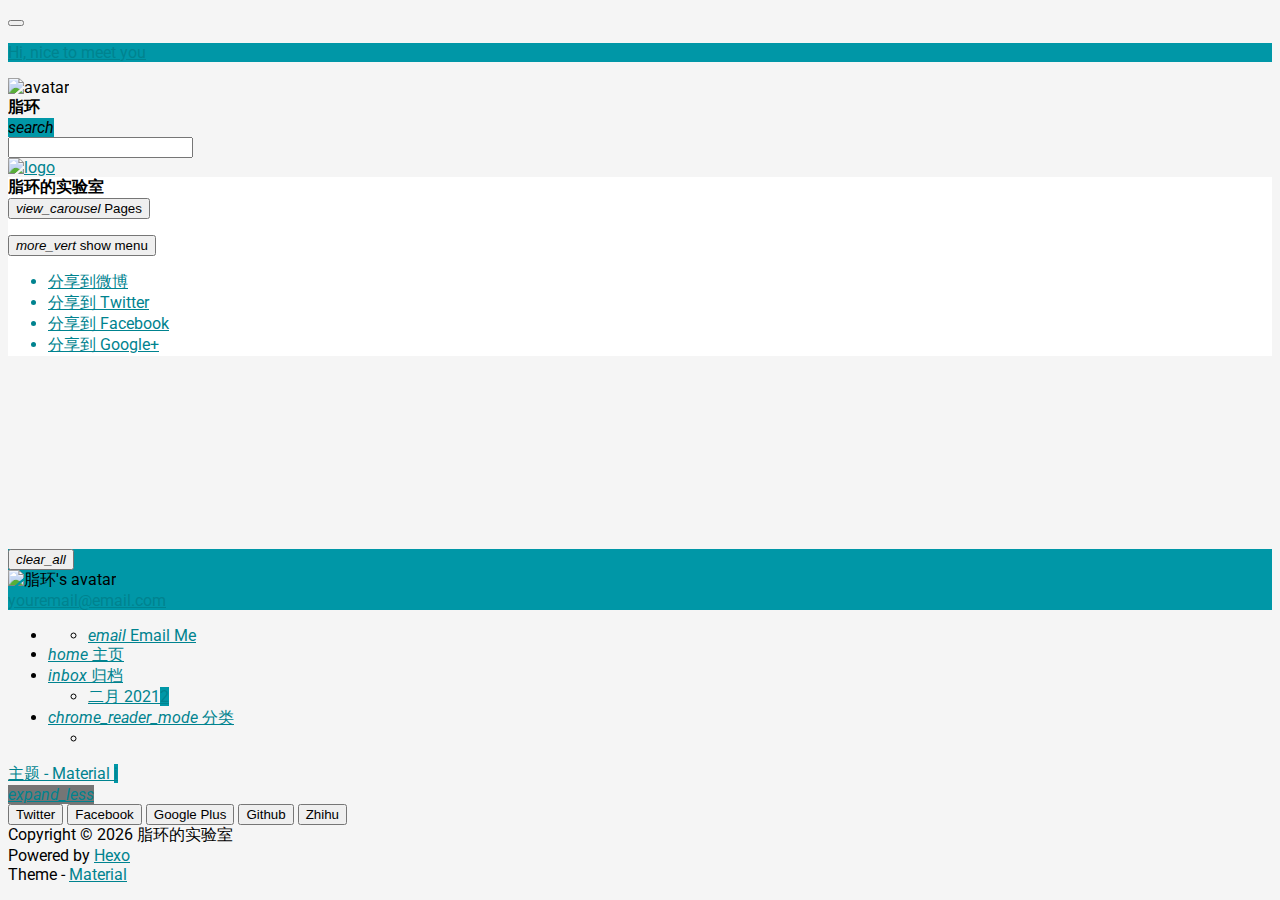
==== commit 13779818: "Site updated: 2021-02-09 23:16:16" ====
--- a/index.html
+++ b/index.html
@@ -331,7 +331,7 @@
     <div class="mdl-card__supporting-text meta mdl-color-text--grey-600">
         <!-- Author Avatar -->
         <div id="author-avatar">
-            <img src="/img/head.png" width="32px" height="32px" alt="avatar">
+            <img src="/img/head" width="32px" height="32px" alt="avatar">
         </div>
         <div>
             <strong>脂环</strong>
@@ -478,7 +478,7 @@
         <div id="post_entry-left-info" class="mdl-card__supporting-text meta mdl-color-text--grey-600 ">
             <!-- Author Avatar -->
             <div id="author-avatar">
-                <img src="/img/head.png" width="44px" height="44px" alt="脂环's avatar">
+                <img src="/img/head" width="44px" height="44px" alt="脂环's avatar">
             </div>
             <div>
                 <strong>脂环</strong>
@@ -534,7 +534,7 @@
         <div id="post_entry-left-info" class="mdl-card__supporting-text meta mdl-color-text--grey-600 ">
             <!-- Author Avatar -->
             <div id="author-avatar">
-                <img src="/img/head.png" width="44px" height="44px" alt="脂环's avatar">
+                <img src="/img/head" width="44px" height="44px" alt="脂环's avatar">
             </div>
             <div>
                 <strong>脂环</strong>
@@ -605,7 +605,7 @@
 
     <!-- Sidebar Avatar -->
     <div class="sidebar-image">
-        <img src="/img/head.png" alt="脂环's avatar">
+        <img src="/img/head" alt="脂环's avatar">
     </div>
 
     <!-- Sidebar Email -->
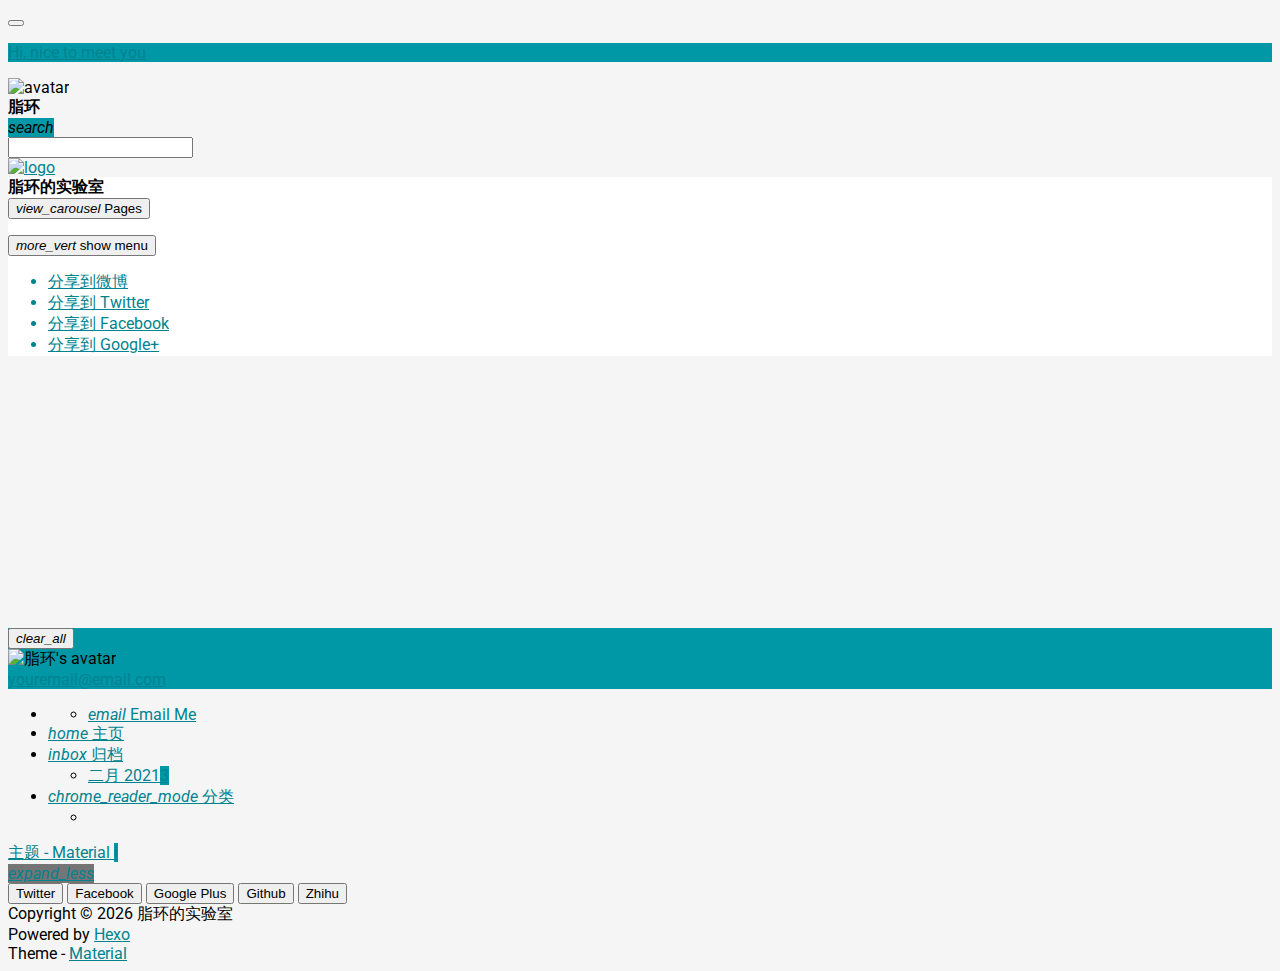
==== commit 7fca84e0: "Site updated: 2021-02-09 23:25:23" ====
--- a/index.html
+++ b/index.html
@@ -460,17 +460,17 @@
     
 
         <!-- Post Title -->
-        <p class="article-headline-p"><a href="/2021/02/09/%E5%9F%BA%E4%BA%8EmacOS%20Catalina%2010.15.7%E7%9A%84GitHub%20Pages%20+%20Hexo%205.3.0%20+%20%E9%98%BF%E9%87%8C%E4%BA%91%E5%8D%9A%E5%AE%A2%E9%83%A8%E7%BD%B2/"></a></p>
+        <p class="article-headline-p"><a href="/2021/02/09/2021%E7%89%9B%E5%AE%A2%E5%AF%92%E5%81%87%E7%AE%97%E6%B3%95%E5%9F%BA%E7%A1%80%E9%9B%86%E8%AE%AD%E8%90%A51ABCEFIJ/"></a></p>
     </div>
 
     <!-- Post Excerpt -->
     <div class="mdl-color-text--grey-600 mdl-card__supporting-text post_entry-content">
         
-            
+            https://ac.now...
         
         &nbsp;&nbsp;&nbsp;
         <span>
-            <a href="/2021/02/09/%E5%9F%BA%E4%BA%8EmacOS%20Catalina%2010.15.7%E7%9A%84GitHub%20Pages%20+%20Hexo%205.3.0%20+%20%E9%98%BF%E9%87%8C%E4%BA%91%E5%8D%9A%E5%AE%A2%E9%83%A8%E7%BD%B2/" target="_self">阅读全文</a>
+            <a href="/2021/02/09/2021%E7%89%9B%E5%AE%A2%E5%AF%92%E5%81%87%E7%AE%97%E6%B3%95%E5%9F%BA%E7%A1%80%E9%9B%86%E8%AE%AD%E8%90%A51ABCEFIJ/" target="_self">阅读全文</a>
         </span>
     </div>
     <!-- Post_entry Info-->
@@ -516,17 +516,17 @@
     
 
         <!-- Post Title -->
-        <p class="article-headline-p"><a href="/2021/02/09/hello-world/">Hello World</a></p>
+        <p class="article-headline-p"><a href="/2021/02/09/%E5%9F%BA%E4%BA%8EmacOS%20Catalina%2010.15.7%E7%9A%84GitHub%20Pages%20+%20Hexo%205.3.0%20+%20%E9%98%BF%E9%87%8C%E4%BA%91%E5%8D%9A%E5%AE%A2%E9%83%A8%E7%BD%B2/"></a></p>
     </div>
 
     <!-- Post Excerpt -->
     <div class="mdl-color-text--grey-600 mdl-card__supporting-text post_entry-content">
         
-            Welcome to Hexo! This is your very first po...
+            
         
         &nbsp;&nbsp;&nbsp;
         <span>
-            <a href="/2021/02/09/hello-world/" target="_self">阅读全文</a>
+            <a href="/2021/02/09/%E5%9F%BA%E4%BA%8EmacOS%20Catalina%2010.15.7%E7%9A%84GitHub%20Pages%20+%20Hexo%205.3.0%20+%20%E9%98%BF%E9%87%8C%E4%BA%91%E5%8D%9A%E5%AE%A2%E9%83%A8%E7%BD%B2/" target="_self">阅读全文</a>
         </span>
     </div>
     <!-- Post_entry Info-->
@@ -559,6 +559,62 @@
             
         
     
+        
+            
+                <!-- Paradox Thumbnail -->
+                <div class="post_entry-module mdl-card mdl-shadow--2dp mdl-cell mdl-cell--12-col fade out">
+    <!-- Post Thumbnail -->
+    
+        
+            <!-- Random Thumbnail -->
+            <div class="post_thumbnail-random mdl-card__media mdl-color-text--grey-50">
+        
+    
+
+        <!-- Post Title -->
+        <p class="article-headline-p"><a href="/2021/02/09/hello-world/">Hello World</a></p>
+    </div>
+
+    <!-- Post Excerpt -->
+    <div class="mdl-color-text--grey-600 mdl-card__supporting-text post_entry-content">
+        
+            Welcome to Hexo! This is your very first po...
+        
+        &nbsp;&nbsp;&nbsp;
+        <span>
+            <a href="/2021/02/09/hello-world/" target="_self">阅读全文</a>
+        </span>
+    </div>
+    <!-- Post_entry Info-->
+    <div id="post_entry-info">
+        <div id="post_entry-left-info" class="mdl-card__supporting-text meta mdl-color-text--grey-600 ">
+            <!-- Author Avatar -->
+            <div id="author-avatar">
+                <img src="/img/head" width="44px" height="44px" alt="脂环's avatar">
+            </div>
+            <div>
+                <strong>脂环</strong>
+                <span>2月 09, 2021</span>
+            </div>
+        </div>
+        <div id="post_entry-right-info">
+          
+
+            
+
+            
+
+            <!-- Post Views -->
+            <span class="post_entry-views">
+            </span>
+        </div>
+    </div>
+</div>
+
+            
+            
+        
+    
 
     
 
@@ -659,7 +715,7 @@
             </a>
             <ul class="dropdown-menu">
             <li>
-                <a class="sidebar_archives-link" href="/archives/2021/02/">二月 2021<span class="sidebar_archives-count">2</span></a>
+                <a class="sidebar_archives-link" href="/archives/2021/02/">二月 2021<span class="sidebar_archives-count">3</span></a>
             </ul>
         </li>
         
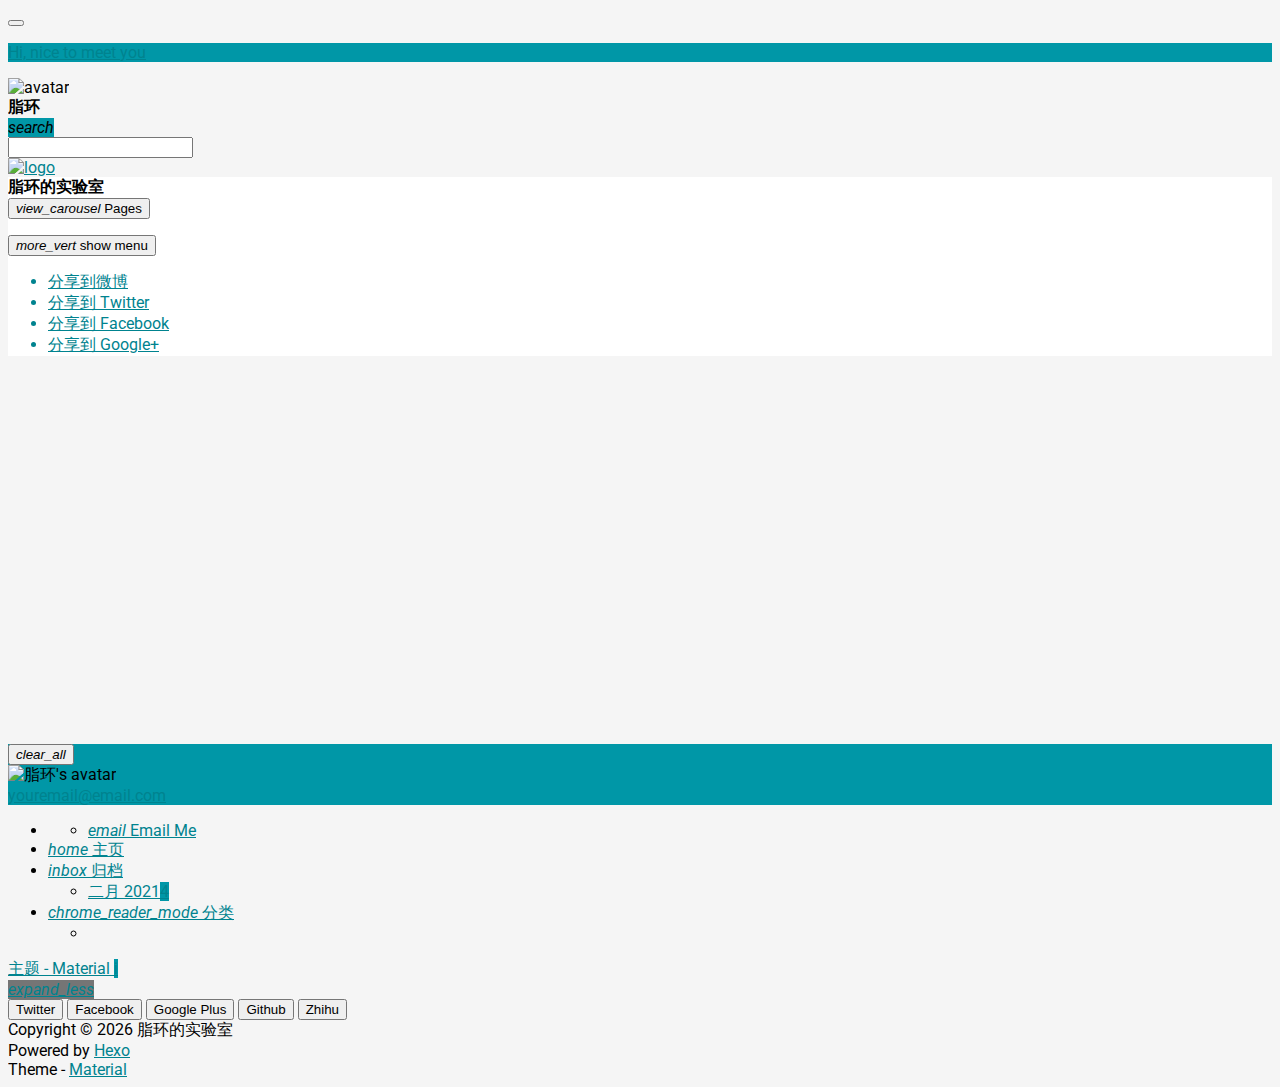
==== commit 146fb213: "Site updated: 2021-02-09 23:30:28" ====
--- a/index.html
+++ b/index.html
@@ -460,7 +460,7 @@
     
 
         <!-- Post Title -->
-        <p class="article-headline-p"><a href="/2021/02/09/2021%E7%89%9B%E5%AE%A2%E5%AF%92%E5%81%87%E7%AE%97%E6%B3%95%E5%9F%BA%E7%A1%80%E9%9B%86%E8%AE%AD%E8%90%A51ABCEFIJ/"></a></p>
+        <p class="article-headline-p"><a href="/2021/02/09/2021%E7%89%9B%E5%AE%A2%E5%AF%92%E5%81%87%E7%AE%97%E6%B3%95%E5%9F%BA%E7%A1%80%E8%AE%AD%E7%BB%83%E8%90%A51/">2021牛客寒假算法基础训练营1</a></p>
     </div>
 
     <!-- Post Excerpt -->
@@ -470,7 +470,7 @@
         
         &nbsp;&nbsp;&nbsp;
         <span>
-            <a href="/2021/02/09/2021%E7%89%9B%E5%AE%A2%E5%AF%92%E5%81%87%E7%AE%97%E6%B3%95%E5%9F%BA%E7%A1%80%E9%9B%86%E8%AE%AD%E8%90%A51ABCEFIJ/" target="_self">阅读全文</a>
+            <a href="/2021/02/09/2021%E7%89%9B%E5%AE%A2%E5%AF%92%E5%81%87%E7%AE%97%E6%B3%95%E5%9F%BA%E7%A1%80%E8%AE%AD%E7%BB%83%E8%90%A51/" target="_self">阅读全文</a>
         </span>
     </div>
     <!-- Post_entry Info-->
@@ -516,17 +516,17 @@
     
 
         <!-- Post Title -->
-        <p class="article-headline-p"><a href="/2021/02/09/%E5%9F%BA%E4%BA%8EmacOS%20Catalina%2010.15.7%E7%9A%84GitHub%20Pages%20+%20Hexo%205.3.0%20+%20%E9%98%BF%E9%87%8C%E4%BA%91%E5%8D%9A%E5%AE%A2%E9%83%A8%E7%BD%B2/"></a></p>
+        <p class="article-headline-p"><a href="/2021/02/09/2021%E7%89%9B%E5%AE%A2%E5%AF%92%E5%81%87%E7%AE%97%E6%B3%95%E5%9F%BA%E7%A1%80%E9%9B%86%E8%AE%AD%E8%90%A51ABCEFIJ/"></a></p>
     </div>
 
     <!-- Post Excerpt -->
     <div class="mdl-color-text--grey-600 mdl-card__supporting-text post_entry-content">
         
-            
+            https://ac.now...
         
         &nbsp;&nbsp;&nbsp;
         <span>
-            <a href="/2021/02/09/%E5%9F%BA%E4%BA%8EmacOS%20Catalina%2010.15.7%E7%9A%84GitHub%20Pages%20+%20Hexo%205.3.0%20+%20%E9%98%BF%E9%87%8C%E4%BA%91%E5%8D%9A%E5%AE%A2%E9%83%A8%E7%BD%B2/" target="_self">阅读全文</a>
+            <a href="/2021/02/09/2021%E7%89%9B%E5%AE%A2%E5%AF%92%E5%81%87%E7%AE%97%E6%B3%95%E5%9F%BA%E7%A1%80%E9%9B%86%E8%AE%AD%E8%90%A51ABCEFIJ/" target="_self">阅读全文</a>
         </span>
     </div>
     <!-- Post_entry Info-->
@@ -572,17 +572,17 @@
     
 
         <!-- Post Title -->
-        <p class="article-headline-p"><a href="/2021/02/09/hello-world/">Hello World</a></p>
+        <p class="article-headline-p"><a href="/2021/02/09/%E5%9F%BA%E4%BA%8EmacOS%20Catalina%2010.15.7%E7%9A%84GitHub%20Pages%20+%20Hexo%205.3.0%20+%20%E9%98%BF%E9%87%8C%E4%BA%91%E5%8D%9A%E5%AE%A2%E9%83%A8%E7%BD%B2/"></a></p>
     </div>
 
     <!-- Post Excerpt -->
     <div class="mdl-color-text--grey-600 mdl-card__supporting-text post_entry-content">
         
-            Welcome to Hexo! This is your very first po...
+            
         
         &nbsp;&nbsp;&nbsp;
         <span>
-            <a href="/2021/02/09/hello-world/" target="_self">阅读全文</a>
+            <a href="/2021/02/09/%E5%9F%BA%E4%BA%8EmacOS%20Catalina%2010.15.7%E7%9A%84GitHub%20Pages%20+%20Hexo%205.3.0%20+%20%E9%98%BF%E9%87%8C%E4%BA%91%E5%8D%9A%E5%AE%A2%E9%83%A8%E7%BD%B2/" target="_self">阅读全文</a>
         </span>
     </div>
     <!-- Post_entry Info-->
@@ -615,6 +615,62 @@
             
         
     
+        
+            
+                <!-- Paradox Thumbnail -->
+                <div class="post_entry-module mdl-card mdl-shadow--2dp mdl-cell mdl-cell--12-col fade out">
+    <!-- Post Thumbnail -->
+    
+        
+            <!-- Random Thumbnail -->
+            <div class="post_thumbnail-random mdl-card__media mdl-color-text--grey-50">
+        
+    
+
+        <!-- Post Title -->
+        <p class="article-headline-p"><a href="/2021/02/09/hello-world/">Hello World</a></p>
+    </div>
+
+    <!-- Post Excerpt -->
+    <div class="mdl-color-text--grey-600 mdl-card__supporting-text post_entry-content">
+        
+            Welcome to Hexo! This is your very first po...
+        
+        &nbsp;&nbsp;&nbsp;
+        <span>
+            <a href="/2021/02/09/hello-world/" target="_self">阅读全文</a>
+        </span>
+    </div>
+    <!-- Post_entry Info-->
+    <div id="post_entry-info">
+        <div id="post_entry-left-info" class="mdl-card__supporting-text meta mdl-color-text--grey-600 ">
+            <!-- Author Avatar -->
+            <div id="author-avatar">
+                <img src="/img/head" width="44px" height="44px" alt="脂环's avatar">
+            </div>
+            <div>
+                <strong>脂环</strong>
+                <span>2月 09, 2021</span>
+            </div>
+        </div>
+        <div id="post_entry-right-info">
+          
+
+            
+
+            
+
+            <!-- Post Views -->
+            <span class="post_entry-views">
+            </span>
+        </div>
+    </div>
+</div>
+
+            
+            
+        
+    
 
     
 
@@ -715,7 +771,7 @@
             </a>
             <ul class="dropdown-menu">
             <li>
-                <a class="sidebar_archives-link" href="/archives/2021/02/">二月 2021<span class="sidebar_archives-count">3</span></a>
+                <a class="sidebar_archives-link" href="/archives/2021/02/">二月 2021<span class="sidebar_archives-count">4</span></a>
             </ul>
         </li>
         
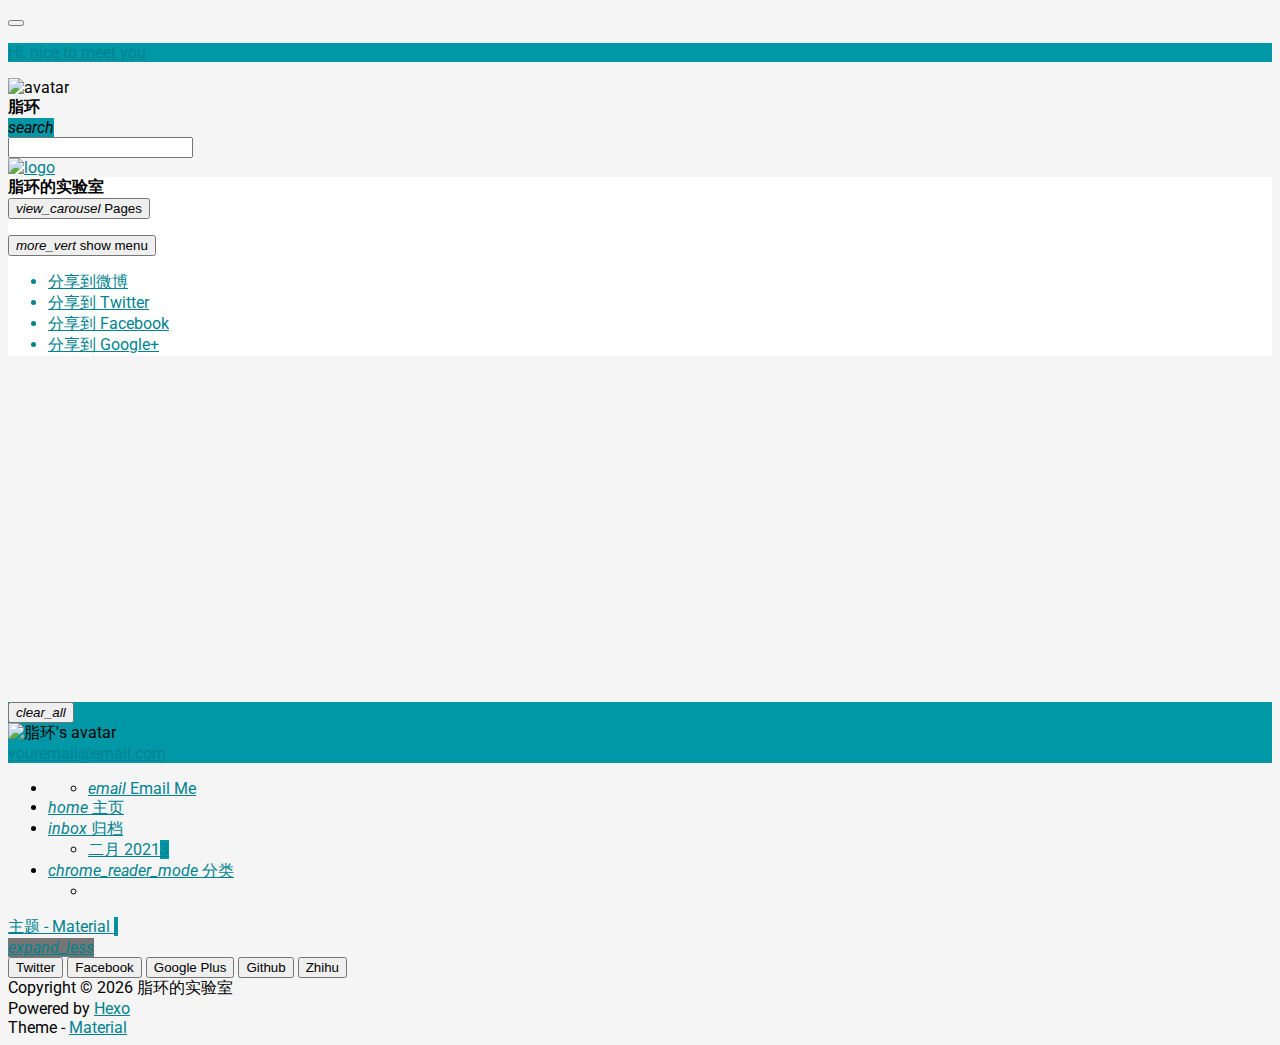
==== commit 18956b56: "Site updated: 2021-02-09 23:33:33" ====
--- a/index.html
+++ b/index.html
@@ -331,7 +331,7 @@
     <div class="mdl-card__supporting-text meta mdl-color-text--grey-600">
         <!-- Author Avatar -->
         <div id="author-avatar">
-            <img src="/img/head" width="32px" height="32px" alt="avatar">
+            <img src="/img/avatar.png" width="32px" height="32px" alt="avatar">
         </div>
         <div>
             <strong>脂环</strong>
@@ -478,7 +478,7 @@
         <div id="post_entry-left-info" class="mdl-card__supporting-text meta mdl-color-text--grey-600 ">
             <!-- Author Avatar -->
             <div id="author-avatar">
-                <img src="/img/head" width="44px" height="44px" alt="脂环's avatar">
+                <img src="/img/avatar.png" width="44px" height="44px" alt="脂环's avatar">
             </div>
             <div>
                 <strong>脂环</strong>
@@ -516,17 +516,17 @@
     
 
         <!-- Post Title -->
-        <p class="article-headline-p"><a href="/2021/02/09/2021%E7%89%9B%E5%AE%A2%E5%AF%92%E5%81%87%E7%AE%97%E6%B3%95%E5%9F%BA%E7%A1%80%E9%9B%86%E8%AE%AD%E8%90%A51ABCEFIJ/"></a></p>
+        <p class="article-headline-p"><a href="/2021/02/09/%E5%9F%BA%E4%BA%8EmacOS-Catalina%E7%9A%84GitHub-Pages-Hexo5-%E9%98%BF%E9%87%8C%E4%BA%91%E5%8D%9A%E5%AE%A2%E9%83%A8%E7%BD%B2/">基于macOS_Catalina的GitHub+Pages+Hexo5+阿里云博客部署</a></p>
     </div>
 
     <!-- Post Excerpt -->
     <div class="mdl-color-text--grey-600 mdl-card__supporting-text post_entry-content">
         
-            https://ac.now...
+            
         
         &nbsp;&nbsp;&nbsp;
         <span>
-            <a href="/2021/02/09/2021%E7%89%9B%E5%AE%A2%E5%AF%92%E5%81%87%E7%AE%97%E6%B3%95%E5%9F%BA%E7%A1%80%E9%9B%86%E8%AE%AD%E8%90%A51ABCEFIJ/" target="_self">阅读全文</a>
+            <a href="/2021/02/09/%E5%9F%BA%E4%BA%8EmacOS-Catalina%E7%9A%84GitHub-Pages-Hexo5-%E9%98%BF%E9%87%8C%E4%BA%91%E5%8D%9A%E5%AE%A2%E9%83%A8%E7%BD%B2/" target="_self">阅读全文</a>
         </span>
     </div>
     <!-- Post_entry Info-->
@@ -534,7 +534,7 @@
         <div id="post_entry-left-info" class="mdl-card__supporting-text meta mdl-color-text--grey-600 ">
             <!-- Author Avatar -->
             <div id="author-avatar">
-                <img src="/img/head" width="44px" height="44px" alt="脂环's avatar">
+                <img src="/img/avatar.png" width="44px" height="44px" alt="脂环's avatar">
             </div>
             <div>
                 <strong>脂环</strong>
@@ -572,17 +572,17 @@
     
 
         <!-- Post Title -->
-        <p class="article-headline-p"><a href="/2021/02/09/%E5%9F%BA%E4%BA%8EmacOS%20Catalina%2010.15.7%E7%9A%84GitHub%20Pages%20+%20Hexo%205.3.0%20+%20%E9%98%BF%E9%87%8C%E4%BA%91%E5%8D%9A%E5%AE%A2%E9%83%A8%E7%BD%B2/"></a></p>
+        <p class="article-headline-p"><a href="/2021/02/09/hello-world/">Hello World</a></p>
     </div>
 
     <!-- Post Excerpt -->
     <div class="mdl-color-text--grey-600 mdl-card__supporting-text post_entry-content">
         
-            
+            Welcome to Hexo! This is your very first po...
         
         &nbsp;&nbsp;&nbsp;
         <span>
-            <a href="/2021/02/09/%E5%9F%BA%E4%BA%8EmacOS%20Catalina%2010.15.7%E7%9A%84GitHub%20Pages%20+%20Hexo%205.3.0%20+%20%E9%98%BF%E9%87%8C%E4%BA%91%E5%8D%9A%E5%AE%A2%E9%83%A8%E7%BD%B2/" target="_self">阅读全文</a>
+            <a href="/2021/02/09/hello-world/" target="_self">阅读全文</a>
         </span>
     </div>
     <!-- Post_entry Info-->
@@ -590,63 +590,7 @@
         <div id="post_entry-left-info" class="mdl-card__supporting-text meta mdl-color-text--grey-600 ">
             <!-- Author Avatar -->
             <div id="author-avatar">
-                <img src="/img/head" width="44px" height="44px" alt="脂环's avatar">
-            </div>
-            <div>
-                <strong>脂环</strong>
-                <span>2月 09, 2021</span>
-            </div>
-        </div>
-        <div id="post_entry-right-info">
-          
-
-            
-
-            
-
-            <!-- Post Views -->
-            <span class="post_entry-views">
-            </span>
-        </div>
-    </div>
-</div>
-
-            
-            
-        
-    
-        
-            
-                <!-- Paradox Thumbnail -->
-                <div class="post_entry-module mdl-card mdl-shadow--2dp mdl-cell mdl-cell--12-col fade out">
-    <!-- Post Thumbnail -->
-    
-        
-            <!-- Random Thumbnail -->
-            <div class="post_thumbnail-random mdl-card__media mdl-color-text--grey-50">
-        
-    
-
-        <!-- Post Title -->
-        <p class="article-headline-p"><a href="/2021/02/09/hello-world/">Hello World</a></p>
-    </div>
-
-    <!-- Post Excerpt -->
-    <div class="mdl-color-text--grey-600 mdl-card__supporting-text post_entry-content">
-        
-            Welcome to Hexo! This is your very first po...
-        
-        &nbsp;&nbsp;&nbsp;
-        <span>
-            <a href="/2021/02/09/hello-world/" target="_self">阅读全文</a>
-        </span>
-    </div>
-    <!-- Post_entry Info-->
-    <div id="post_entry-info">
-        <div id="post_entry-left-info" class="mdl-card__supporting-text meta mdl-color-text--grey-600 ">
-            <!-- Author Avatar -->
-            <div id="author-avatar">
-                <img src="/img/head" width="44px" height="44px" alt="脂环's avatar">
+                <img src="/img/avatar.png" width="44px" height="44px" alt="脂环's avatar">
             </div>
             <div>
                 <strong>脂环</strong>
@@ -717,7 +661,7 @@
 
     <!-- Sidebar Avatar -->
     <div class="sidebar-image">
-        <img src="/img/head" alt="脂环's avatar">
+        <img src="/img/avatar.png" alt="脂环's avatar">
     </div>
 
     <!-- Sidebar Email -->
@@ -771,7 +715,7 @@
             </a>
             <ul class="dropdown-menu">
             <li>
-                <a class="sidebar_archives-link" href="/archives/2021/02/">二月 2021<span class="sidebar_archives-count">4</span></a>
+                <a class="sidebar_archives-link" href="/archives/2021/02/">二月 2021<span class="sidebar_archives-count">3</span></a>
             </ul>
         </li>
         
